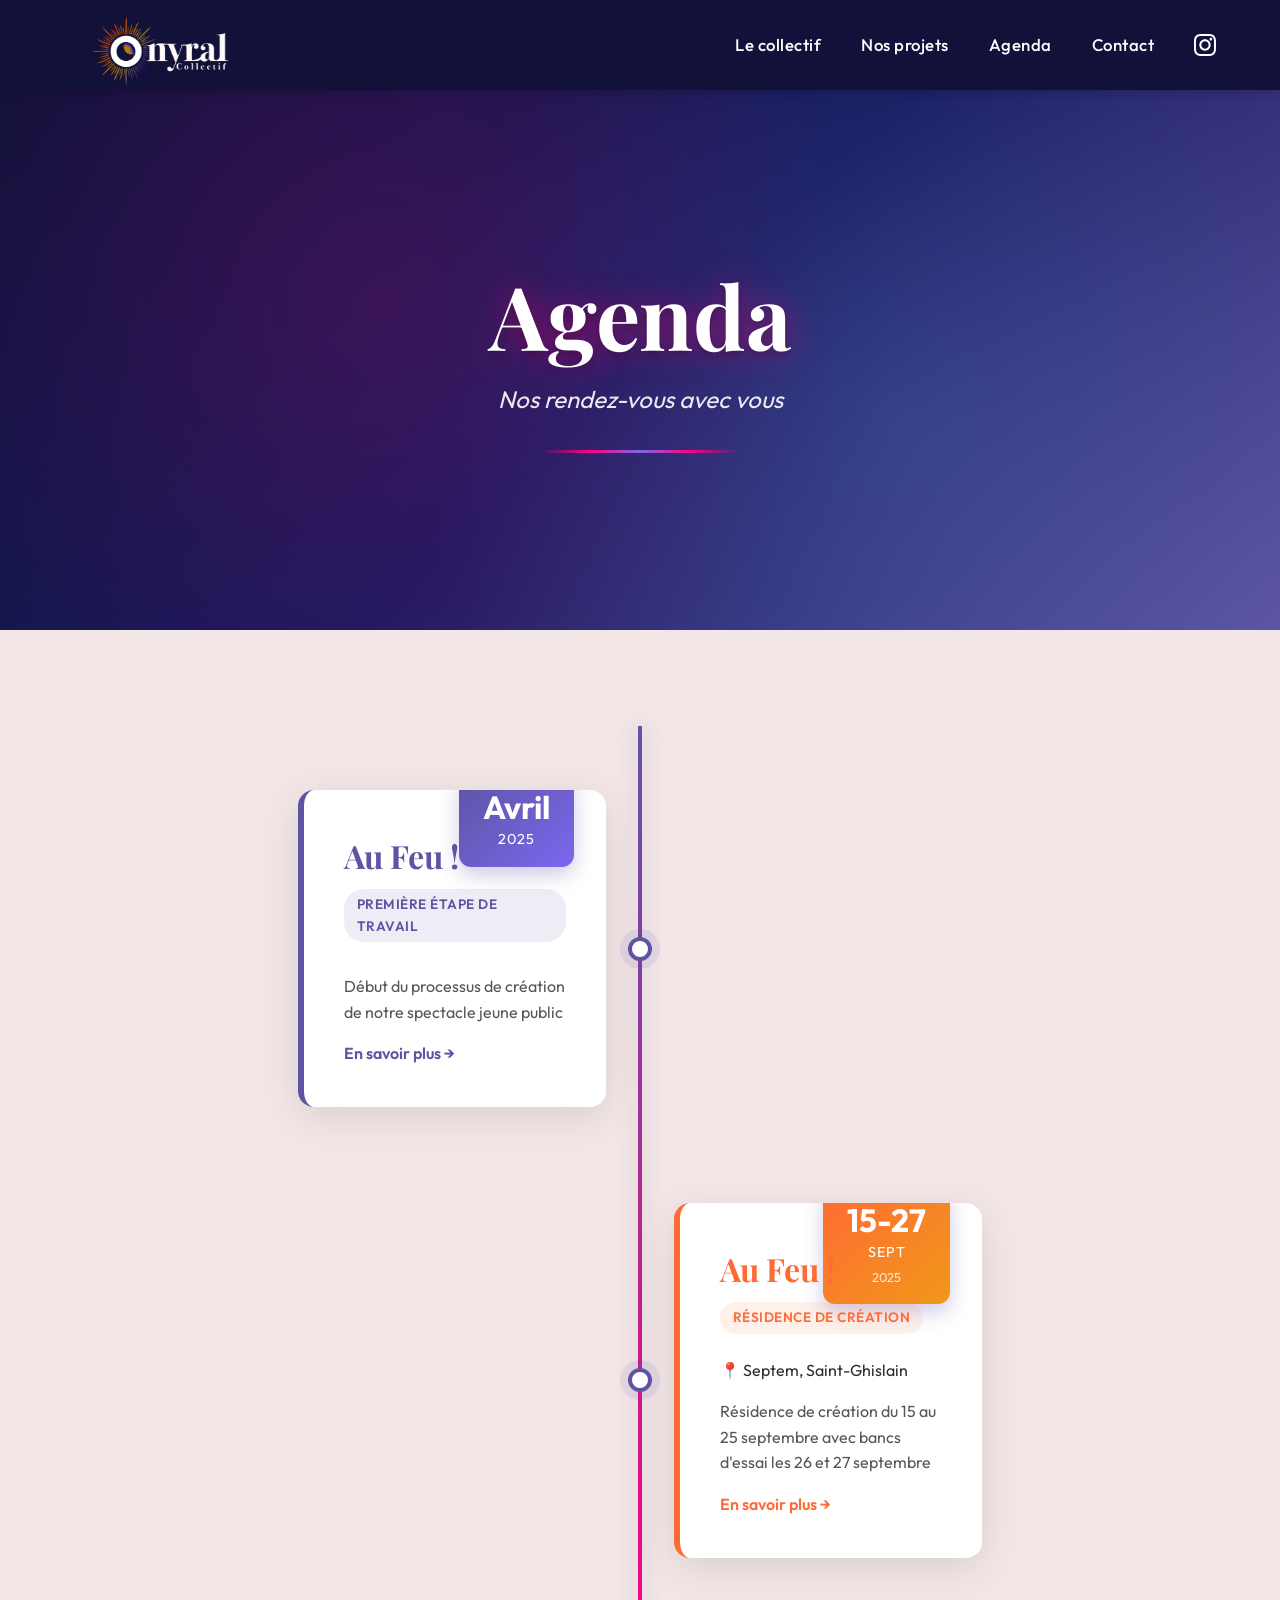
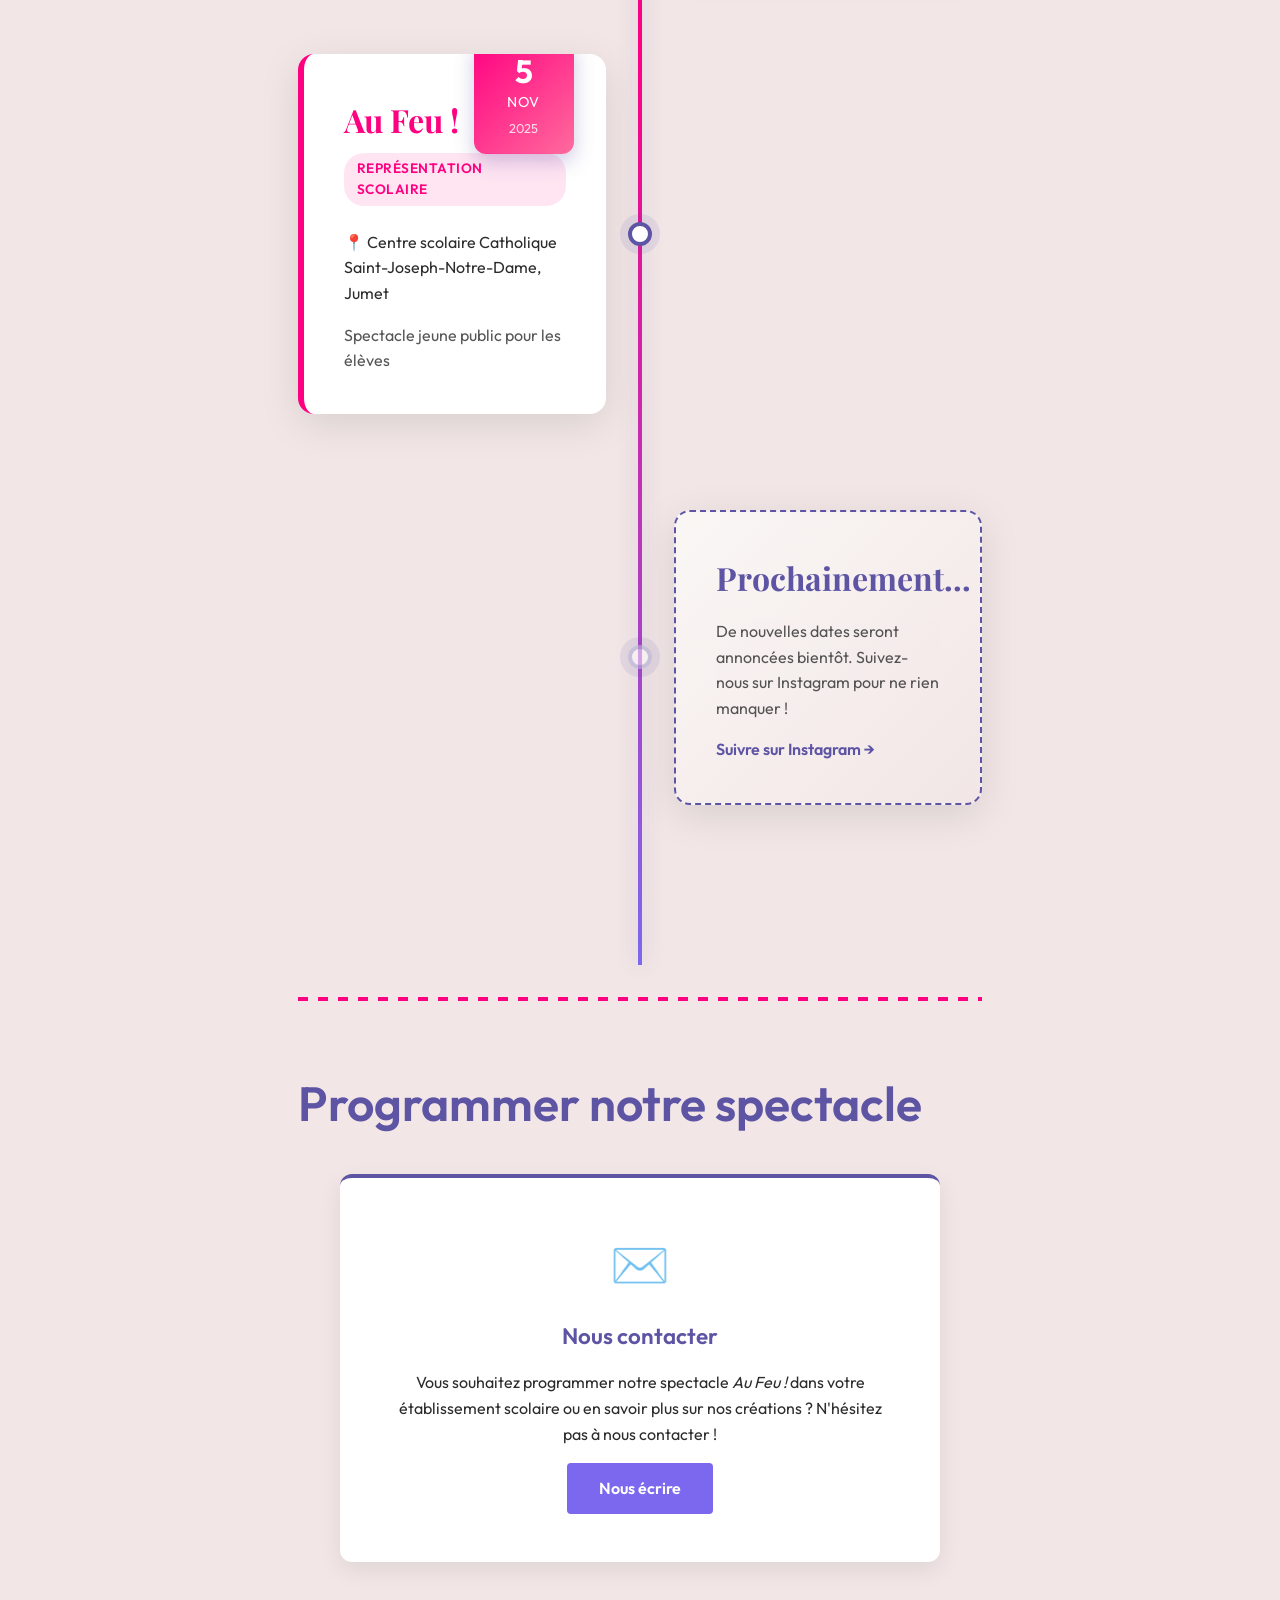
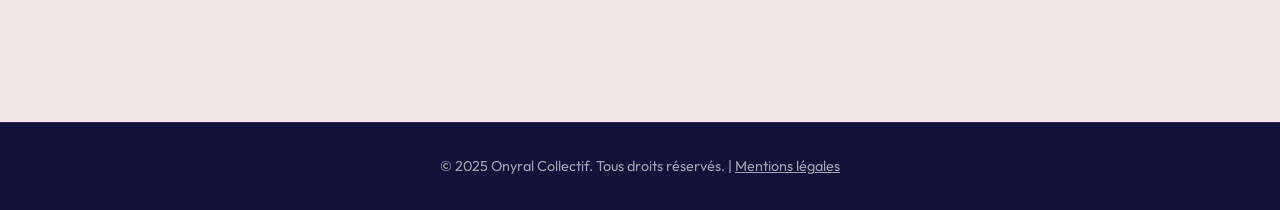
==== agenda.html @ 77d3c502 "Add files via upload" ====
<!DOCTYPE html>
<html lang="fr">

<head>
    <meta charset="UTF-8">
    <meta name="viewport" content="width=device-width, initial-scale=1.0">
    <title>Agenda - Onyral Collectif</title>
    <meta name="description" content="Découvrez les prochaines représentations et événements de l'Onyral Collectif">
    <link rel="icon" type="image/png" href="logo-icon.png">
    <link rel="stylesheet" href="style.css">
</head>

<body>
    <header>
        <a href="index.html" class="logo">
            <img src="logo.png" alt="Onyral Collectif">
        </a>
        <div class="mobile-menu-btn">
            <span></span>
            <span></span>
            <span></span>
        </div>
        <nav>
            <ul>
                <li><a href="collectif.html">Le collectif</a></li>
                <li class="nav-item-projets">
                    <a href="projets.html">Nos projets</a>
                    <div class="dropdown">
                        <a href="au-feu.html">Au Feu !</a>
                    </div>
                </li>
                <li><a href="agenda.html">Agenda</a></li>
                <li><a href="contact.html">Contact</a></li>
                <li>
                    <a href="https://www.instagram.com/onyralcollectif/" target="_blank" class="nav-icon"
                        aria-label="Instagram">
                        <svg xmlns="http://www.w3.org/2000/svg" viewBox="0 0 24 24" fill="currentColor">
                            <path
                                d="M12 2.163c3.204 0 3.584.012 4.85.07 3.252.148 4.771 1.691 4.919 4.919.058 1.265.069 1.645.069 4.849 0 3.205-.012 3.584-.069 4.849-.149 3.225-1.664 4.771-4.919 4.919-1.266.058-1.644.07-4.85.07-3.204 0-3.584-.012-4.849-.07-3.26-.149-4.771-1.699-4.919-4.92-.058-1.265-.07-1.644-.07-4.849 0-3.204.013-3.583.07-4.849.149-3.227 1.664-4.771 4.919-4.919 1.266-.057 1.645-.069 4.849-.069zm0-2.163c-3.259 0-3.667.014-4.947.072-4.358.2-6.78 2.618-6.98 6.98-.059 1.281-.073 1.689-.073 4.948 0 3.259.014 3.668.072 4.948.2 4.358 2.618 6.78 6.98 6.98 1.281.058 1.689.072 4.948.072 3.259 0 3.668-.014 4.948-.072 4.354-.2 6.782-2.618 6.979-6.98.059-1.28.073-1.689.073-4.948 0-3.259-.014-3.667-.072-4.947-.196-4.354-2.617-6.78-6.979-6.98-1.281-.059-1.69-.073-4.949-.073zm0 5.838c-3.403 0-6.162 2.759-6.162 6.162s2.759 6.163 6.162 6.163 6.162-2.759 6.162-6.163c0-3.403-2.759-6.162-6.162-6.162zm0 10.162c-2.209 0-4-1.79-4-4 0-2.209 1.791-4 4-4s4 1.791 4 4c0 2.21-1.791 4-4 4zm6.406-11.845c-.796 0-1.441.645-1.441 1.44s.645 1.44 1.441 1.44c.795 0 1.439-.645 1.439-1.44s-.644-1.44-1.439-1.44z" />
                        </svg>
                    </a>
                </li>
            </ul>
        </nav>
    </header>

    <main>
        <!-- Hero Section -->
        <section class="agenda-hero">
            <div class="agenda-hero-content">
                <h1 class="agenda-title">Agenda</h1>
                <p class="agenda-subtitle">Nos rendez-vous avec vous</p>
                <div class="agenda-decorative-line"></div>
            </div>
        </section>

        <!-- Timeline Section -->
        <section class="agenda-timeline-section">
            <div class="container">
                <div class="timeline-container">
                    <!-- Timeline Line -->
                    <div class="timeline-line"></div>

                    <!-- Event 1 - Première étape de travail -->
                    <div class="timeline-event event-left" data-event="1">
                        <div class="event-card event-purple">
                            <div class="event-date-badge">
                                <span class="event-day">Avril</span>
                                <span class="event-month">2025</span>
                            </div>
                            <div class="event-content">
                                <h3 class="event-title">Au Feu !</h3>
                                <p class="event-type">Première étape de travail</p>
                                <p class="event-description">Début du processus de création de notre spectacle jeune
                                    public</p>
                                <a href="au-feu.html" class="event-link">En savoir plus →</a>
                            </div>
                            <div class="event-glow"></div>
                        </div>
                        <div class="timeline-dot"></div>
                    </div>

                    <!-- Event 2 - Résidence de création -->
                    <div class="timeline-event event-right" data-event="2">
                        <div class="event-card event-fire">
                            <div class="event-date-badge">
                                <span class="event-day">15-27</span>
                                <span class="event-month">Sept</span>
                                <span class="event-year">2025</span>
                            </div>
                            <div class="event-content">
                                <h3 class="event-title">Au Feu !</h3>
                                <p class="event-type">Résidence de création</p>
                                <p class="event-location">📍 Septem, Saint-Ghislain</p>
                                <p class="event-description">Résidence de création du 15 au 25 septembre avec bancs
                                    d'essai les 26 et 27 septembre</p>
                                <a href="au-feu.html" class="event-link">En savoir plus →</a>
                            </div>
                            <div class="event-glow"></div>
                        </div>
                        <div class="timeline-dot"></div>
                    </div>

                    <!-- Event 3 - Représentation scolaire -->
                    <div class="timeline-event event-left" data-event="3">
                        <div class="event-card event-pink">
                            <div class="event-date-badge">
                                <span class="event-day">5</span>
                                <span class="event-month">Nov</span>
                                <span class="event-year">2025</span>
                            </div>
                            <div class="event-content">
                                <h3 class="event-title">Au Feu !</h3>
                                <p class="event-type">Représentation scolaire</p>
                                <p class="event-location">📍 Centre scolaire Catholique Saint-Joseph-Notre-Dame, Jumet
                                </p>
                                <p class="event-description">Spectacle jeune public pour les élèves</p>
                            </div>
                            <div class="event-glow"></div>
                        </div>
                        <div class="timeline-dot"></div>
                    </div>

                    <!-- Event 4 - À venir -->
                    <div class="timeline-event event-right event-coming" data-event="4">
                        <div class="event-card event-coming-soon">
                            <div class="event-content">
                                <h3 class="event-title">Prochainement...</h3>
                                <p class="event-description">De nouvelles dates seront annoncées bientôt. Suivez-nous
                                    sur Instagram pour ne rien manquer !</p>
                                <a href="https://www.instagram.com/onyralcollectif/" target="_blank"
                                    class="event-link">Suivre sur Instagram →</a>
                            </div>
                            <div class="event-glow"></div>
                        </div>
                        <div class="timeline-dot timeline-dot-future"></div>
                    </div>
                </div>

                <div class="separator"></div>

                <!-- Info Section -->
                <div class="agenda-info">
                    <h2 class="section-title">Programmer notre spectacle</h2>
                    <div class="info-grid-single">
                        <div class="info-card info-card-large">
                            <div class="info-icon">✉️</div>
                            <h3>Nous contacter</h3>
                            <p>Vous souhaitez programmer notre spectacle <em>Au Feu !</em> dans votre établissement
                                scolaire ou en savoir plus sur nos créations ? N'hésitez pas à nous contacter !</p>
                            <a href="contact.html" class="btn-purple">Nous écrire</a>
                        </div>
                    </div>
                </div>
            </div>
        </section>
    </main>

    <footer>
        <p>&copy; 2025 Onyral Collectif. Tous droits réservés. | <a href="mentions-legales.html"
                style="color: inherit; text-decoration: underline;">Mentions légales</a></p>
    </footer>

    <script src="script.js"></script>
    <script>
        // Animate timeline events on scroll
        document.addEventListener('DOMContentLoaded', () => {
            const events = document.querySelectorAll('.timeline-event');

            const observerOptions = {
                threshold: 0.2,
                rootMargin: '0px 0px -100px 0px'
            };

            const observer = new IntersectionObserver((entries) => {
                entries.forEach(entry => {
                    if (entry.isIntersecting) {
                        entry.target.classList.add('event-visible');
                    }
                });
            }, observerOptions);

            events.forEach(event => {
                observer.observe(event);
            });

            // Add floating animation to event cards
            const cards = document.querySelectorAll('.event-card');
            cards.forEach((card, index) => {
                card.style.animationDelay = `${index * 0.2}s`;
            });
        });
    </script>
</body>

</html>
---- style.css ----
/* Fonts */
@import url('https://fonts.googleapis.com/css2?family=Outfit:wght@300;400;600&family=Playfair+Display:ital,wght@0,400;0,700;1,400&display=swap');

html {
    scroll-behavior: smooth;
}

:root {
    /* Palette Onyral (New Design) */
    --bg-deep: #11113a;
    /* Deep Royal Blue for Header/Footer */
    --bg-light: #f2e6e6;
    /* Light Beige/Pinkish for content */
    --text-main: #2c2c2c;
    /* Dark text for light bg */
    --text-light: #ffffff;
    /* White text for dark bg */
    --accent-purple: #5d54a4;
    /* Purple for headings */
    --accent-pink: #ff0080;
    /* Pink for dashed lines/accents */
    --accent-blue-btn: #7b68ee;
    /* Periwinkle for buttons */

    /* Keep some old vars for compatibility if needed, or redefine */
    --glass-border: rgba(255, 255, 255, 0.1);
    --nav-height: 90px;
}

* {
    margin: 0;
    padding: 0;
    box-sizing: border-box;
}

body {
    font-family: 'Outfit', sans-serif;
    background: var(--bg-light);
    color: var(--text-main);
    min-height: 100vh;
    overflow-x: hidden;
    line-height: 1.6;
}

a {
    text-decoration: none;
    color: inherit;
    transition: all 0.3s ease;
}

ul {
    list-style: none;
}

/* Header */
header {
    position: fixed;
    top: 0;
    left: 0;
    width: 100%;
    height: var(--nav-height);
    display: flex;
    justify-content: space-between;
    align-items: center;
    padding: 0 5%;
    background: var(--bg-deep);
    z-index: 100;
    box-shadow: 0 2px 10px rgba(0, 0, 0, 0.2);
}

.logo {
    display: flex;
    align-items: center;
    height: 100%;
}

.logo img {
    height: 140px;
    /* Slightly larger as per image */
    width: auto;
    object-fit: contain;
    transition: transform 0.3s ease;
    margin-top: 10px;
    /* Adjust alignment */
}

.logo:hover img {
    transform: scale(1.05);
}

nav ul {
    display: flex;
    gap: 2.5rem;
    align-items: center;
}

nav a {
    font-weight: 500;
    font-size: 1.05rem;
    letter-spacing: 0.5px;
    position: relative;
    color: var(--text-light);
}

nav a::after {
    content: '';
    position: absolute;
    bottom: -5px;
    left: 0;
    width: 0;
    height: 2px;
    background: #ff6b35;
    transition: width 0.3s ease;
}

nav a:hover {
    color: #ff6b35;
}

nav a:hover::after {
    width: 100%;
}

.nav-icon {
    display: flex;
    align-items: center;
    justify-content: center;
    height: 100%;
    color: var(--text-light);
}

.nav-icon svg {
    width: 22px;
    height: 22px;
    transition: transform 0.3s ease;
}

.nav-icon:hover svg {
    transform: scale(1.1);
}

/* Dropdown for Projects */
.nav-item-projets {
    position: relative;
}

.dropdown {
    position: absolute;
    top: 100%;
    left: 50%;
    transform: translateX(-50%) translateY(20px);
    background: var(--bg-deep);
    border: 1px solid rgba(255, 255, 255, 0.1);
    padding: 1rem;
    border-radius: 4px;
    opacity: 0;
    visibility: hidden;
    transition: all 0.3s ease;
    min-width: 160px;
    text-align: center;
    box-shadow: 0 10px 30px rgba(0, 0, 0, 0.3);
}

.nav-item-projets:hover .dropdown {
    opacity: 1;
    visibility: visible;
    transform: translateX(-50%) translateY(0);
}

.dropdown a {
    display: block;
    padding: 0.5rem 0;
    color: var(--text-light);
    font-size: 0.95rem;
}

.dropdown a:hover {
    color: #ff6b35;
}

/* Main Content */
main {
    padding-top: var(--nav-height);
    padding-bottom: 4rem;
    min-height: 100vh;
    display: flex;
    flex-direction: column;
    align-items: center;
}

.container {
    width: 90%;
    max-width: 1200px;
    margin: 0 auto;
}

/* Hero Section */
.hero {
    position: relative;
    width: 100%;
    height: 80vh;
    display: flex;
    justify-content: center;
    align-items: center;
    text-align: center;
    background: #000;
    /* Fallback */
    overflow: hidden;
}

/* Placeholder for the silhouette image - using a gradient for now */
.hero::before {
    content: '';
    position: absolute;
    top: 0;
    left: 0;
    width: 100%;
    height: 100%;
    background:
        /* Vertical lines every 25% */
        repeating-linear-gradient(90deg,
            transparent 0,
            transparent calc(25% - 2px),
            rgba(0, 0, 0, 0.5) calc(25% - 2px),
            rgba(0, 0, 0, 0.5) 25%),
        /* Dark overlay */
        linear-gradient(to bottom, rgba(17, 17, 58, 0.6), rgba(17, 17, 58, 0.2)),
        /* The image */
        url('hero-bg.jpg');
    background-size:
        100% 100%,
        /* Lines */
        100% 100%,
        /* Overlay */
        25% 100%;
    /* Image repeats 4 times */
    background-repeat: no-repeat, no-repeat, repeat-x;
    background-position: center top;
    z-index: 1;
}

.hero-content {
    position: relative;
    z-index: 2;
}

h1 {
    font-family: 'Playfair Display', serif;
    font-size: 5rem;
    color: #fff;
    line-height: 1.1;
    text-shadow: 0 4px 10px rgba(0, 0, 0, 0.5);
}

/* Actualités Section */
.actualites {
    padding: 4rem 5%;
    background: var(--bg-light);
}

.section-title {
    font-family: 'Outfit', sans-serif;
    font-size: 3rem;
    color: var(--accent-purple);
    margin-bottom: 2rem;
    font-weight: 600;
}

.news-grid {
    display: grid;
    grid-template-columns: repeat(auto-fit, minmax(300px, 1fr));
    gap: 2rem;
    margin-bottom: 4rem;
}

.news-card {
    background: #1a1a5e;
    /* Deep blue card bg */
    color: #fff;
    border-radius: 8px;
    overflow: hidden;
    position: relative;
    aspect-ratio: 16/9;
    display: flex;
    align-items: center;
    justify-content: center;
    box-shadow: 0 10px 20px rgba(0, 0, 0, 0.2);
    transition: transform 0.3s ease;
}

.news-card:hover {
    transform: translateY(-5px);
}

.news-content {
    text-align: center;
    z-index: 2;
}

.news-year {
    position: absolute;
    top: 1rem;
    right: 1rem;
    border: 1px solid #fff;
    padding: 0.2rem 0.5rem;
    font-size: 0.9rem;
}

.separator {
    width: 100%;
    height: 4px;
    background-image: linear-gradient(to right, var(--accent-pink) 50%, transparent 50%);
    background-size: 20px 100%;
    margin: 2rem 0;
}

/* Le Collectif Preview Section */
.collectif-preview {
    padding: 4rem 5%;
    background: var(--bg-light);
}

.collectif-content {
    display: flex;
    gap: 4rem;
    align-items: center;
    flex-wrap: wrap;
}

.collectif-image {
    flex: 1;
    min-width: 300px;
    border-radius: 8px;
    overflow: hidden;
    box-shadow: 0 10px 30px rgba(0, 0, 0, 0.2);
}

.collectif-image img {
    width: 100%;
    display: block;
}

.collectif-text {
    flex: 1;
    min-width: 300px;
}

.collectif-text p {
    font-size: 1.1rem;
    color: var(--text-main);
    margin-bottom: 2rem;
    line-height: 1.8;
}

.btn-purple {
    display: inline-block;
    padding: 0.8rem 2rem;
    background: var(--accent-blue-btn);
    color: white;
    font-weight: 600;
    border-radius: 4px;
    transition: background 0.3s ease;
}

.btn-purple:hover {
    background: var(--accent-purple);
}

/* Au Feu Specifics */
body.au-feu {
    background: var(--bg-light);
    /* Keep same light background as main site */
}

/* Au Feu Hero - Full Width with Background */
.au-feu-hero {
    position: relative;
    width: 100%;
    min-height: 70vh;
    display: flex;
    flex-direction: column;
    justify-content: center;
    align-items: center;
    text-align: center;
    background: #000;
    /* Fallback */
    color: var(--text-light);
    padding: 4rem 5%;
    overflow: hidden;
}

.au-feu-hero::before {
    content: '';
    position: absolute;
    top: 0;
    left: 0;
    width: 100%;
    height: 100%;
    background:
        /* Vertical lines every 25% */
        repeating-linear-gradient(90deg,
            transparent 0,
            transparent calc(25% - 2px),
            rgba(0, 0, 0, 0.5) calc(25% - 2px),
            rgba(0, 0, 0, 0.5) 25%),
        /* Dark overlay */
        linear-gradient(to bottom, rgba(17, 17, 58, 0.6), rgba(17, 17, 58, 0.3)),
        /* The image */
        url('au-feu-hero.jpg');
    background-size:
        100% 100%,
        /* Lines */
        100% 100%,
        /* Overlay */
        25% 100%;
    /* Image repeats 4 times */
    background-repeat: no-repeat, no-repeat, repeat-x;
    background-position: center top;
    z-index: 1;
}

.fire-title {
    font-family: 'Playfair Display', serif;
    font-size: 5rem;
    color: #ff6b35;
    text-shadow: 0 0 30px rgba(255, 107, 53, 0.8), 0 4px 10px rgba(0, 0, 0, 0.5);
    margin-bottom: 1.5rem;
    z-index: 2;
}

.au-feu-quote {
    font-style: italic;
    font-size: 1.2rem;
    color: rgba(255, 255, 255, 0.95);
    max-width: 700px;
    margin: 0 auto;
    z-index: 2;
    text-shadow: 0 2px 4px rgba(0, 0, 0, 0.5);
}

/* Au Feu Navigation - Horizontal by default */
.au-feu-nav {
    background: var(--bg-light);
    padding: 2rem 5%;
    border-bottom: 2px solid #ff6b35;
    position: sticky;
    top: var(--nav-height);
    z-index: 100;
    transition: all 0.4s cubic-bezier(0.4, 0, 0.2, 1);
}

.au-feu-nav .container {
    display: flex;
    justify-content: center;
    gap: 4rem;
    flex-wrap: nowrap;
    /* Keep on single line */
    align-items: center;
}

.au-feu-nav .au-feu-nav-link {
    font-size: 1.3rem;
    font-weight: 500;
    color: #ff6b35;
    position: relative;
    transition: all 0.3s ease;
    padding: 0.5rem 1rem;
    white-space: nowrap;
    /* Prevent text wrapping */
}

.au-feu-nav .au-feu-nav-link::after {
    content: '';
    position: absolute;
    bottom: -5px;
    left: 0;
    width: 0;
    height: 2px;
    background: #ff6b35;
    transition: width 0.3s ease;
}

.au-feu-nav .au-feu-nav-link:hover::after {
    width: 100%;
}

/* Au Feu Navigation - Side state (after scroll) */
.au-feu-nav.side-nav {
    position: fixed;
    right: 2rem;
    top: 50%;
    transform: translateY(-50%);
    width: auto;
    padding: 1.5rem 1rem;
    border-radius: 8px;
    border-bottom: none;
    border-left: 3px solid #ff6b35;
    background: rgba(242, 230, 230, 0.95);
    box-shadow: 0 4px 20px rgba(0, 0, 0, 0.15);
}

.au-feu-nav.side-nav .container {
    flex-direction: column;
    gap: 1.2rem;
    align-items: flex-end;
}

.au-feu-nav.side-nav .au-feu-nav-link {
    text-align: right;
    font-size: 1rem;
    /* Smaller in side mode */
    padding: 0.4rem 0.8rem;
}

.au-feu-nav.side-nav .au-feu-nav-link::after {
    display: none;
    /* Remove underline in side mode */
}

.au-feu-nav.side-nav .au-feu-nav-link:hover {
    background: rgba(255, 107, 53, 0.1);
    color: #d95a2b;
    transform: translateX(-5px);
    border-radius: 4px;
}

/* Au Feu Sections */
.au-feu-section {
    padding: 4rem 5%;
    background: var(--bg-light);
}

.au-feu-section:nth-child(even) {
    background: #faf7f5;
    /* Slightly darker beige for alternating sections */
}

.fire-accent {
    color: #ff6b35;
}

.au-feu-content {
    max-width: 900px;
    margin: 0 auto;
}

.au-feu-content p {
    font-size: 1.1rem;
    line-height: 1.8;
    margin-bottom: 1.5rem;
    color: var(--text-main);
}

.au-feu-content em {
    font-style: italic;
    color: #d95a2b;
}

/* Credits Grid */
.credits-grid {
    display: grid;
    grid-template-columns: repeat(auto-fit, minmax(250px, 1fr));
    gap: 2rem;
    margin-top: 2rem;
}

.credit-item h3 {
    font-size: 1.2rem;
    color: #ff6b35;
    margin-bottom: 0.5rem;
    font-weight: 600;
}

.credit-item p {
    font-size: 1rem;
    color: var(--text-main);
}

/* Fire Button */
.btn-fire {
    display: inline-block;
    padding: 1rem 2rem;
    background: linear-gradient(45deg, #ff6b35, #f09819);
    color: white;
    border-radius: 4px;
    font-weight: 600;
    margin-top: 1.5rem;
    box-shadow: 0 5px 15px rgba(255, 107, 53, 0.3);
    transition: all 0.3s ease;
}

.btn-fire:hover {
    transform: translateY(-2px);
    box-shadow: 0 8px 20px rgba(255, 107, 53, 0.5);
}



body.au-feu .nav-icon svg,
body.au-feu nav a {
    color: var(--text-light);
    /* Keep white text in header */
}

body.au-feu nav a:hover {
    color: #ff6b35;
}

body.au-feu nav a::after {
    background: #ff6b35;
}

body.au-feu .dropdown a {
    color: var(--text-light);
}

/* Footer */
footer {
    text-align: center;
    padding: 2rem;
    border-top: 1px solid var(--glass-border);
    color: var(--text-muted);
    font-size: 0.9rem;
}

/* Utility */
.hidden {
    display: none;
}

.btn {
    display: inline-block;
    padding: 1rem 2rem;
    background: linear-gradient(45deg, var(--accent-blue), var(--accent-mauve));
    color: white;
    border-radius: 30px;
    font-weight: 600;
    margin-top: 1rem;
    box-shadow: 0 5px 15px rgba(79, 172, 254, 0.3);
}

/* ========================================
   LE COLLECTIF PAGE STYLES
   ======================================== */

/* Collectif Hero */
.collectif-hero {
    background: var(--bg-deep);
    padding: 4rem 5%;
    text-align: center;
    color: var(--text-light);
    min-height: 40vh;
    display: flex;
    flex-direction: column;
    justify-content: center;
    align-items: center;
}

.collectif-hero h1 {
    font-family: 'Playfair Display', serif;
    font-size: 4rem;
    color: var(--text-light);
    margin-bottom: 1rem;
}

.collectif-subtitle {
    font-size: 1.3rem;
    color: rgba(255, 255, 255, 0.8);
    font-style: italic;
}

/* Collectif Navigation - Horizontal by default */
.collectif-nav {
    background: var(--bg-light);
    padding: 2rem 5%;
    border-bottom: 2px solid var(--accent-purple);
    position: sticky;
    top: var(--nav-height);
    z-index: 100;
    transition: all 0.4s cubic-bezier(0.4, 0, 0.2, 1);
}

.collectif-nav .container {
    display: flex;
    justify-content: center;
    gap: 4rem;
    flex-wrap: nowrap;
    align-items: center;
}

.collectif-nav .collectif-nav-link {
    font-size: 1.3rem;
    font-weight: 500;
    color: var(--accent-purple);
    position: relative;
    transition: all 0.3s ease;
    padding: 0.5rem 1rem;
    white-space: nowrap;
}

.collectif-nav .collectif-nav-link::after {
    content: '';
    position: absolute;
    bottom: -5px;
    left: 0;
    width: 0;
    height: 2px;
    background: var(--accent-purple);
    transition: width 0.3s ease;
}

.collectif-nav .collectif-nav-link:hover::after {
    width: 100%;
}

/* Collectif Navigation - Side state (after scroll) */
.collectif-nav.side-nav {
    position: fixed;
    right: 2rem;
    top: 50%;
    transform: translateY(-50%);
    width: auto;
    padding: 1.5rem 1rem;
    border-radius: 8px;
    border-bottom: none;
    border-left: 3px solid var(--accent-purple);
    background: rgba(242, 230, 230, 0.95);
    box-shadow: 0 4px 20px rgba(0, 0, 0, 0.15);
}

.collectif-nav.side-nav .container {
    flex-direction: column;
    gap: 1.2rem;
    align-items: flex-end;
}

.collectif-nav.side-nav .collectif-nav-link {
    text-align: right;
    font-size: 1rem;
    padding: 0.4rem 0.8rem;
}

.collectif-nav.side-nav .collectif-nav-link::after {
    display: none;
}

.collectif-nav.side-nav .collectif-nav-link:hover {
    background: rgba(93, 84, 164, 0.1);
    color: var(--accent-blue-btn);
    transform: translateX(-5px);
    border-radius: 4px;
}

/* Collectif Sections */
.collectif-section {
    padding: 4rem 5%;
    background: var(--bg-light);
}

.collectif-section:nth-child(even) {
    background: #faf7f5;
}

.purple-accent {
    color: var(--accent-purple);
}

.collectif-content {
    max-width: 900px;
    margin: 0 auto;
}

.collectif-content p {
    font-size: 1.1rem;
    line-height: 1.8;
    margin-bottom: 1.5rem;
    color: var(--text-main);
}

.collectif-content em {
    font-style: italic;
    color: var(--accent-purple);
}

/* Founders Grid */
.founders-grid {
    display: grid;
    grid-template-columns: repeat(auto-fit, minmax(280px, 1fr));
    gap: 2.5rem;
    margin-top: 2rem;
}

.founder-card {
    background: white;
    padding: 2rem;
    border-radius: 8px;
    box-shadow: 0 4px 15px rgba(0, 0, 0, 0.08);
    transition: transform 0.3s ease, box-shadow 0.3s ease;
}

.founder-card:hover {
    transform: translateY(-5px);
    box-shadow: 0 8px 25px rgba(0, 0, 0, 0.12);
}

.founder-card h3 {
    font-size: 1.4rem;
    color: var(--accent-purple);
    margin-bottom: 0.5rem;
    font-weight: 600;
}

.founder-role {
    font-size: 0.95rem;
    color: var(--accent-blue-btn);
    font-weight: 500;
    margin-bottom: 1rem;
    font-style: italic;
}

.founder-card p {
    font-size: 1rem;
    color: var(--text-main);
    line-height: 1.6;
}

/* Footer */
footer {
    text-align: center;
    padding: 2rem;
    background: var(--bg-deep);
    border-top: 1px solid rgba(255, 255, 255, 0.1);
    color: rgba(255, 255, 255, 0.6);
    font-size: 0.9rem;
}

/* Utility */
.hidden {
    display: none;
}

/* ========================================
   NOS PROJETS PAGE STYLES
   ======================================== */

/* Projets Hero */
.projets-hero {
    position: relative;
    width: 100%;
    min-height: 50vh;
    display: flex;
    justify-content: center;
    align-items: center;
    text-align: center;
    background: linear-gradient(135deg, var(--bg-deep) 0%, #1a1a5e 100%);
    color: var(--text-light);
    padding: 4rem 5%;
    overflow: hidden;
}

.projets-hero::before {
    content: '';
    position: absolute;
    top: 0;
    left: 0;
    width: 100%;
    height: 100%;
    background:
        radial-gradient(circle at 20% 50%, rgba(93, 84, 164, 0.3) 0%, transparent 50%),
        radial-gradient(circle at 80% 50%, rgba(255, 0, 128, 0.2) 0%, transparent 50%);
    z-index: 1;
}

.projets-hero .hero-content {
    position: relative;
    z-index: 2;
}

.projets-hero h1 {
    font-family: 'Playfair Display', serif;
    font-size: 4.5rem;
    color: var(--text-light);
    margin-bottom: 1rem;
    text-shadow: 0 4px 10px rgba(0, 0, 0, 0.3);
}

.projets-subtitle {
    font-size: 1.3rem;
    color: rgba(255, 255, 255, 0.85);
    font-style: italic;
    max-width: 600px;
    margin: 0 auto;
}

/* Projets Content Section */
.projets-content {
    padding: 4rem 5%;
    background: var(--bg-light);
}

/* Projets Grid */
.projets-grid {
    display: grid;
    grid-template-columns: repeat(auto-fit, minmax(350px, 1fr));
    gap: 2.5rem;
    margin-bottom: 4rem;
}

/* Featured Project Card - Au Feu */
.projet-card {
    position: relative;
    border-radius: 12px;
    overflow: hidden;
    aspect-ratio: 16/10;
    display: flex;
    align-items: center;
    justify-content: center;
    box-shadow: 0 10px 30px rgba(0, 0, 0, 0.15);
    transition: all 0.4s cubic-bezier(0.4, 0, 0.2, 1);
}

.projet-card-featured {
    background: linear-gradient(135deg, rgba(0, 0, 51, 0.6) 0%, rgba(26, 26, 94, 0.5) 100%), url('au-feu-card.png') no-repeat center center;
    background-size: cover;
    color: #fff;
    position: relative;
}

.projet-card:hover {
    transform: translateY(-8px) scale(1.02);
    box-shadow: 0 15px 40px rgba(0, 0, 0, 0.25);
}

.projet-overlay {
    position: absolute;
    top: 0;
    left: 0;
    width: 100%;
    height: 100%;
    background: linear-gradient(135deg, rgba(255, 107, 53, 0.1) 0%, rgba(240, 152, 25, 0.1) 100%);
    opacity: 0;
    transition: opacity 0.4s ease;
}

.projet-card:hover .projet-overlay {
    opacity: 1;
}

.projet-year {
    position: absolute;
    top: 1.5rem;
    right: 1.5rem;
    border: 2px solid #fff;
    padding: 0.4rem 0.8rem;
    font-size: 1rem;
    font-weight: 600;
    border-radius: 4px;
    background: rgba(0, 0, 0, 0.3);
    backdrop-filter: blur(5px);
    z-index: 3;
}

.projet-content {
    text-align: center;
    z-index: 2;
    position: relative;
    padding: 2rem;
}

.projet-title-fire {
    font-family: 'Playfair Display', serif;
    font-size: 3.5rem;
    color: #fff;
    line-height: 1.1;
    margin-bottom: 1rem;
    text-shadow: 0 0 20px rgba(255, 107, 53, 0.6), 0 4px 10px rgba(0, 0, 0, 0.5);
}

.projet-title-fire span {
    color: #4facfe;
    text-shadow: 0 0 20px rgba(79, 172, 254, 0.6), 0 4px 10px rgba(0, 0, 0, 0.5);
}

.projet-description {
    font-size: 1.3rem;
    color: rgba(255, 255, 255, 0.95);
    margin-bottom: 1rem;
    line-height: 1.6;
}

.projet-tag {
    display: inline-block;
    background: linear-gradient(45deg, #ff6b35, #f09819);
    color: white;
    padding: 0.5rem 1.2rem;
    border-radius: 20px;
    font-size: 0.9rem;
    font-weight: 600;
    margin-top: 0.5rem;
    box-shadow: 0 4px 15px rgba(255, 107, 53, 0.3);
}

/* Coming Soon Card */
.projet-card-coming {
    background: linear-gradient(135deg, #f2e6e6 0%, #e8d8d8 100%);
    border: 2px dashed var(--accent-purple);
    color: var(--text-main);
}

.projet-title-coming {
    font-family: 'Playfair Display', serif;
    font-size: 2.5rem;
    color: var(--accent-purple);
    margin-bottom: 1rem;
}

.projet-description-coming {
    font-size: 1.1rem;
    color: var(--text-main);
    opacity: 0.7;
    font-style: italic;
}

/* Projets Info Section */
.projets-info {
    max-width: 900px;
    margin: 3rem auto 0;
}

.projets-info p {
    font-size: 1.1rem;
    line-height: 1.8;
    margin-bottom: 1.5rem;
    color: var(--text-main);
}

/* Responsive adjustments for Projets */
@media (max-width: 768px) {
    .projets-hero h1 {
        font-size: 3rem;
    }

    .projets-subtitle {
        font-size: 1.1rem;
    }

    .projets-grid {
        grid-template-columns: 1fr;
        gap: 2rem;
    }

    .projet-title-fire {
        font-size: 2.5rem;
    }

    .projet-description {
        font-size: 1.1rem;
    }
}

/* ========================================
   AGENDA PAGE STYLES - ARTISTIC & INVENTIVE
   ======================================== */

/* Agenda Hero */
.agenda-hero {
    position: relative;
    width: 100%;
    min-height: 60vh;
    display: flex;
    justify-content: center;
    align-items: center;
    text-align: center;
    background: linear-gradient(135deg, #11113a 0%, #1a1a5e 50%, #5d54a4 100%);
    color: var(--text-light);
    padding: 6rem 5%;
    overflow: hidden;
}

.agenda-hero::before {
    content: '';
    position: absolute;
    top: 0;
    left: 0;
    width: 100%;
    height: 100%;
    background:
        radial-gradient(circle at 30% 40%, rgba(255, 0, 128, 0.15) 0%, transparent 50%),
        radial-gradient(circle at 70% 60%, rgba(79, 172, 254, 0.15) 0%, transparent 50%);
    animation: pulseGlow 8s ease-in-out infinite;
    z-index: 1;
}

@keyframes pulseGlow {

    0%,
    100% {
        opacity: 0.5;
    }

    50% {
        opacity: 1;
    }
}

.agenda-hero-content {
    position: relative;
    z-index: 2;
}

.agenda-title {
    font-family: 'Playfair Display', serif;
    font-size: 5.5rem;
    color: var(--text-light);
    margin-bottom: 1rem;
    text-shadow: 0 0 30px rgba(255, 0, 128, 0.5), 0 4px 10px rgba(0, 0, 0, 0.3);
    animation: titleFloat 3s ease-in-out infinite;
}

@keyframes titleFloat {

    0%,
    100% {
        transform: translateY(0);
    }

    50% {
        transform: translateY(-10px);
    }
}

.agenda-subtitle {
    font-size: 1.5rem;
    color: rgba(255, 255, 255, 0.9);
    font-style: italic;
    margin-bottom: 2rem;
}

.agenda-decorative-line {
    width: 200px;
    height: 3px;
    background: linear-gradient(90deg,
            transparent 0%,
            var(--accent-pink) 25%,
            var(--accent-blue-btn) 50%,
            var(--accent-pink) 75%,
            transparent 100%);
    margin: 0 auto;
    animation: lineGrow 2s ease-out;
}

@keyframes lineGrow {
    from {
        width: 0;
        opacity: 0;
    }

    to {
        width: 200px;
        opacity: 1;
    }
}

/* Timeline Section */
.agenda-timeline-section {
    padding: 6rem 5%;
    background: var(--bg-light);
    position: relative;
}

.timeline-container {
    position: relative;
    max-width: 1200px;
    margin: 0 auto;
    padding: 4rem 0;
}

/* Timeline Line */
.timeline-line {
    position: absolute;
    left: 50%;
    top: 0;
    bottom: 0;
    width: 4px;
    background: linear-gradient(180deg,
            var(--accent-purple) 0%,
            var(--accent-pink) 50%,
            var(--accent-blue-btn) 100%);
    transform: translateX(-50%);
    box-shadow: 0 0 20px rgba(93, 84, 164, 0.3);
}

/* Timeline Events */
.timeline-event {
    position: relative;
    margin-bottom: 6rem;
    opacity: 0;
    transition: opacity 0.6s ease, transform 0.6s ease;
}

.timeline-event.event-visible {
    opacity: 1;
}

.event-left {
    padding-right: 55%;
    transform: translateX(-50px);
}

.event-left.event-visible {
    transform: translateX(0);
}

.event-right {
    padding-left: 55%;
    transform: translateX(50px);
}

.event-right.event-visible {
    transform: translateX(0);
}

/* Timeline Dots */
.timeline-dot {
    position: absolute;
    top: 50%;
    left: 50%;
    transform: translate(-50%, -50%);
    width: 24px;
    height: 24px;
    background: white;
    border: 4px solid var(--accent-purple);
    border-radius: 50%;
    z-index: 10;
    box-shadow: 0 0 0 8px rgba(93, 84, 164, 0.1);
    transition: all 0.3s ease;
}

.timeline-event.event-visible .timeline-dot {
    animation: dotPulse 2s ease-in-out infinite;
}

@keyframes dotPulse {

    0%,
    100% {
        box-shadow: 0 0 0 8px rgba(93, 84, 164, 0.1);
        transform: translate(-50%, -50%) scale(1);
    }

    50% {
        box-shadow: 0 0 0 16px rgba(93, 84, 164, 0.05);
        transform: translate(-50%, -50%) scale(1.1);
    }
}

.timeline-dot-future {
    border-color: rgba(93, 84, 164, 0.3);
    background: rgba(255, 255, 255, 0.5);
}

/* Event Cards */
.event-card {
    position: relative;
    background: white;
    border-radius: 16px;
    padding: 2.5rem;
    box-shadow: 0 10px 40px rgba(0, 0, 0, 0.1);
    transition: all 0.4s cubic-bezier(0.4, 0, 0.2, 1);
    overflow: hidden;
    animation: cardFloat 6s ease-in-out infinite;
}

@keyframes cardFloat {

    0%,
    100% {
        transform: translateY(0) rotate(0deg);
    }

    25% {
        transform: translateY(-5px) rotate(0.5deg);
    }

    50% {
        transform: translateY(0) rotate(0deg);
    }

    75% {
        transform: translateY(-5px) rotate(-0.5deg);
    }
}

.event-card:hover {
    transform: translateY(-10px) scale(1.02) !important;
    box-shadow: 0 20px 60px rgba(0, 0, 0, 0.2);
}

/* Event Glow Effect */
.event-glow {
    position: absolute;
    top: -50%;
    left: -50%;
    width: 200%;
    height: 200%;
    background: radial-gradient(circle, rgba(255, 255, 255, 0.3) 0%, transparent 70%);
    opacity: 0;
    transition: opacity 0.4s ease;
    pointer-events: none;
}

.event-card:hover .event-glow {
    opacity: 1;
}

/* Event Color Themes */
.event-fire {
    border-left: 6px solid #ff6b35;
}

.event-fire .event-date-badge {
    background: linear-gradient(135deg, #ff6b35, #f09819);
}

.event-purple {
    border-left: 6px solid var(--accent-purple);
}

.event-purple .event-date-badge {
    background: linear-gradient(135deg, var(--accent-purple), var(--accent-blue-btn));
}

.event-pink {
    border-left: 6px solid var(--accent-pink);
}

.event-pink .event-date-badge {
    background: linear-gradient(135deg, var(--accent-pink), #ff6b9d);
}

.event-coming-soon {
    border: 2px dashed var(--accent-purple);
    background: linear-gradient(135deg, #faf7f5 0%, #f2e6e6 100%);
}

/* Event Date Badge */
.event-date-badge {
    position: absolute;
    top: -15px;
    right: 2rem;
    background: linear-gradient(135deg, var(--accent-purple), var(--accent-blue-btn));
    color: white;
    padding: 1rem 1.5rem;
    border-radius: 12px;
    text-align: center;
    box-shadow: 0 8px 20px rgba(93, 84, 164, 0.3);
    min-width: 100px;
}

.event-day {
    display: block;
    font-size: 2rem;
    font-weight: 700;
    line-height: 1;
}

.event-month {
    display: block;
    font-size: 0.9rem;
    text-transform: uppercase;
    letter-spacing: 1px;
    margin-top: 0.3rem;
}

.event-year {
    display: block;
    font-size: 0.8rem;
    opacity: 0.8;
    margin-top: 0.2rem;
}

/* Event Content */
.event-content {
    position: relative;
    z-index: 2;
}

.event-title {
    font-family: 'Playfair Display', serif;
    font-size: 2rem;
    color: var(--accent-purple);
    margin-bottom: 0.5rem;
    font-weight: 700;
}

.event-fire .event-title {
    color: #ff6b35;
}

.event-pink .event-title {
    color: var(--accent-pink);
}

.event-type {
    display: inline-block;
    background: rgba(93, 84, 164, 0.1);
    color: var(--accent-purple);
    padding: 0.3rem 0.8rem;
    border-radius: 20px;
    font-size: 0.85rem;
    font-weight: 600;
    margin-bottom: 1rem;
    text-transform: uppercase;
    letter-spacing: 0.5px;
}

.event-fire .event-type {
    background: rgba(255, 107, 53, 0.1);
    color: #ff6b35;
}

.event-pink .event-type {
    background: rgba(255, 0, 128, 0.1);
    color: var(--accent-pink);
}

.event-location,
.event-time {
    font-size: 1rem;
    color: var(--text-main);
    margin: 0.5rem 0;
    display: flex;
    align-items: center;
    gap: 0.5rem;
}

.event-description {
    font-size: 1rem;
    color: var(--text-main);
    line-height: 1.6;
    margin-top: 1rem;
    opacity: 0.8;
}

.event-link {
    display: inline-block;
    margin-top: 1rem;
    color: var(--accent-purple);
    font-weight: 600;
    transition: all 0.3s ease;
}

.event-link:hover {
    color: var(--accent-pink);
    transform: translateX(5px);
}

.event-fire .event-link {
    color: #ff6b35;
}

.event-fire .event-link:hover {
    color: #d95a2b;
}

/* Agenda Info Section */
.agenda-info {
    margin-top: 4rem;
}

.info-grid {
    display: grid;
    grid-template-columns: repeat(auto-fit, minmax(280px, 1fr));
    gap: 2.5rem;
    margin-top: 2rem;
}

/* Single card grid - centered */
.info-grid-single {
    display: flex;
    justify-content: center;
    margin-top: 2rem;
}


.info-card {
    background: white;
    padding: 2.5rem;
    border-radius: 12px;
    box-shadow: 0 8px 25px rgba(0, 0, 0, 0.08);
    text-align: center;
    transition: all 0.3s ease;
    border-top: 4px solid var(--accent-purple);
}

.info-card:hover {
    transform: translateY(-8px);
    box-shadow: 0 15px 40px rgba(0, 0, 0, 0.15);
}

/* Large single card */
.info-card-large {
    max-width: 600px;
    width: 100%;
    padding: 3rem;
}

.info-card-large p {
    font-size: 1.1rem;
}


.info-icon {
    font-size: 3rem;
    margin-bottom: 1rem;
    animation: iconBounce 2s ease-in-out infinite;
}

@keyframes iconBounce {

    0%,
    100% {
        transform: translateY(0);
    }

    50% {
        transform: translateY(-10px);
    }
}

.info-card:nth-child(2) .info-icon {
    animation-delay: 0.3s;
}

.info-card:nth-child(3) .info-icon {
    animation-delay: 0.6s;
}

.info-card h3 {
    font-size: 1.4rem;
    color: var(--accent-purple);
    margin-bottom: 1rem;
    font-weight: 600;
}

.info-card p {
    font-size: 1rem;
    color: var(--text-main);
    line-height: 1.6;
    margin-bottom: 1rem;
}

/* Responsive Agenda */
@media (max-width: 968px) {
    .timeline-line {
        left: 30px;
    }

    .event-left,
    .event-right {
        padding-left: 80px;
        padding-right: 0;
    }

    .timeline-dot {
        left: 30px;
    }

    .event-date-badge {
        position: static;
        display: inline-block;
        margin-bottom: 1rem;
    }
}

@media (max-width: 768px) {
    .agenda-title {
        font-size: 3.5rem;
    }

    .agenda-subtitle {
        font-size: 1.2rem;
    }

    .event-card {
        padding: 2rem;
    }

    .event-title {
        font-size: 1.6rem;
    }

    .info-grid {
        grid-template-columns: 1fr;
        gap: 2rem;
    }
}

/* ========================================
   CONTACT PAGE STYLES - DIRECT & CLEAN
   ======================================== */

.contact-main-direct {
    padding-top: calc(var(--nav-height) + 4rem);
    padding-bottom: 4rem;
    min-height: 100vh;
    background: var(--bg-light);
    display: flex;
    justify-content: center;
}

.contact-container {
    width: 90%;
    max-width: 1200px;
    display: grid;
    grid-template-columns: 1.5fr 1fr;
    gap: 6rem;
}

/* Left Column: Form */
.contact-content-area {
    display: flex;
    flex-direction: column;
}

.contact-title-direct {
    font-family: 'Playfair Display', serif;
    font-size: 3.5rem;
    color: var(--accent-purple);
    margin-bottom: 0.5rem;
    line-height: 1.1;
}

.contact-subtitle-direct {
    font-size: 1.1rem;
    color: var(--text-main);
    margin-bottom: 3rem;
    opacity: 0.8;
}

.contact-form-direct {
    display: flex;
    flex-direction: column;
    gap: 2rem;
}

.form-row-direct {
    display: grid;
    grid-template-columns: 1fr 1fr;
    gap: 2rem;
}

.form-field-direct {
    display: flex;
    flex-direction: column;
    gap: 0.8rem;
}

.form-field-direct label {
    font-size: 0.9rem;
    font-weight: 600;
    color: var(--text-main);
    text-transform: uppercase;
    letter-spacing: 1px;
}

.form-field-direct input,
.form-field-direct textarea {
    padding: 1rem 0;
    border: none;
    border-bottom: 2px solid rgba(93, 84, 164, 0.2);
    background: transparent;
    font-family: 'Outfit', sans-serif;
    font-size: 1.1rem;
    color: var(--text-main);
    transition: all 0.3s ease;
    border-radius: 0;
}

.form-field-direct input::placeholder,
.form-field-direct textarea::placeholder {
    color: rgba(0, 0, 0, 0.3);
    font-weight: 300;
}

.form-field-direct input:focus,
.form-field-direct textarea:focus {
    outline: none;
    border-bottom-color: var(--accent-purple);
    background: linear-gradient(to bottom, transparent 95%, rgba(93, 84, 164, 0.05) 100%);
}

.form-field-direct textarea {
    resize: vertical;
    min-height: 150px;
}

.btn-send-direct {
    align-self: flex-start;
    margin-top: 1rem;
    padding: 1.2rem 3rem;
    background: var(--accent-purple);
    color: white;
    border: none;
    border-radius: 50px;
    font-size: 1rem;
    font-weight: 600;
    cursor: pointer;
    transition: all 0.3s ease;
    text-transform: uppercase;
    letter-spacing: 1px;
    box-shadow: 0 10px 20px rgba(93, 84, 164, 0.2);
}

.btn-send-direct:hover {
    background: var(--accent-pink);
    transform: translateY(-3px);
    box-shadow: 0 15px 30px rgba(93, 84, 164, 0.3);
}

/* Right Column: Sidebar */
.contact-sidebar-area {
    padding-top: 2rem;
    display: flex;
    flex-direction: column;
    gap: 4rem;
}

.contact-info-box {
    display: flex;
    flex-direction: column;
    gap: 2rem;
}

.contact-info-box h3 {
    font-family: 'Playfair Display', serif;
    font-size: 1.8rem;
    color: var(--text-main);
    margin-bottom: 1rem;
}

.info-item {
    display: flex;
    flex-direction: column;
    gap: 0.3rem;
}

.info-label {
    font-size: 0.85rem;
    text-transform: uppercase;
    letter-spacing: 1px;
    color: rgba(0, 0, 0, 0.5);
    font-weight: 600;
}

.info-link {
    font-size: 1.2rem;
    color: var(--accent-purple);
    text-decoration: none;
    transition: color 0.3s ease;
    font-weight: 500;
}

.info-link:hover {
    color: var(--accent-pink);
}

/* Artistic Logo in Sidebar */
.contact-art-wrapper {
    position: relative;
    width: 100%;
    display: flex;
    justify-content: center;
    align-items: center;
    margin-top: 2rem;
}

.logo-art-direct {
    position: relative;
    width: 250px;
    height: 250px;
    animation: logoFloatDirect 8s ease-in-out infinite;
}

@keyframes logoFloatDirect {

    0%,
    100% {
        transform: translateY(0) rotate(0deg);
    }

    50% {
        transform: translateY(-15px) rotate(3deg);
    }
}

.logo-img-direct {
    width: 100%;
    height: 100%;
    object-fit: contain;
    filter: drop-shadow(0 15px 40px rgba(255, 107, 53, 0.4));
    transition: all 0.5s ease;
    position: relative;
    z-index: 2;
}

.logo-img-direct:hover {
    transform: scale(1.1) rotate(5deg);
    filter: drop-shadow(0 20px 50px rgba(255, 107, 53, 0.6));
}

.logo-glow-direct {
    position: absolute;
    top: 50%;
    left: 50%;
    transform: translate(-50%, -50%);
    width: 300px;
    height: 300px;
    background: radial-gradient(circle, rgba(255, 107, 53, 0.2) 0%, transparent 70%);
    animation: glowPulseDirect 5s ease-in-out infinite;
    z-index: 1;
}

@keyframes glowPulseDirect {

    0%,
    100% {
        opacity: 0.3;
        transform: translate(-50%, -50%) scale(1);
    }

    50% {
        opacity: 0.7;
        transform: translate(-50%, -50%) scale(1.1);
    }
}

/* Responsive */
@media (max-width: 968px) {
    .contact-container {
        grid-template-columns: 1fr;
        gap: 4rem;
    }

    .contact-sidebar-area {
        flex-direction: row;
        justify-content: space-between;
        align-items: center;
        padding-top: 0;
        border-top: 1px solid rgba(0, 0, 0, 0.1);
        padding-top: 3rem;
    }

    .contact-art-wrapper {
        margin-top: 0;
        width: auto;
    }

    .logo-art-direct {
        width: 150px;
        height: 150px;
    }
}

@media (max-width: 768px) {
    .contact-main-direct {
        padding-top: calc(var(--nav-height) + 2rem);
    }

    .contact-title-direct {
        font-size: 2.5rem;
    }

    .form-row-direct {
        grid-template-columns: 1fr;
    }

    .contact-sidebar-area {
        flex-direction: column-reverse;
        gap: 3rem;
        text-align: center;
    }

    .info-item {
        align-items: center;
    }
}

/* ========================================
   FOUNDERS SECTION - EXPLICIT 3-2 LAYOUT
   ======================================== */

.founders-container-explicit {
    display: flex;
    flex-direction: column;
    align-items: center;
    gap: 4rem;
    /* Increased gap between rows */
    margin-top: 3rem;
    width: 100%;
}

.founders-row-top,
.founders-row-bottom {
    display: flex;
    justify-content: center;
    flex-wrap: nowrap;
    /* Prevent wrapping within a row */
    gap: 5rem;
    /* Increased horizontal gap */
    width: 100%;
}

.founder-circle-item {
    display: flex;
    flex-direction: column;
    align-items: center;
    text-align: center;
    width: 230px;
}

.founder-img-circle {
    width: 180px;
    height: 180px;
    border-radius: 50%;
    overflow: hidden;
    margin-bottom: 1.2rem;
    background: #e0e0e0;
    box-shadow: 0 8px 20px rgba(0, 0, 0, 0.1);
    transition: transform 0.3s ease, box-shadow 0.3s ease;
}

.founder-img-circle:hover {
    transform: translateY(-5px);
    box-shadow: 0 15px 35px rgba(93, 84, 164, 0.2);
}

.founder-img-circle img {
    width: 100%;
    height: 100%;
    object-fit: cover;
    object-position: center 30%;
    /* Adjusted to center faces better in circles */
}

/* Specific alignment class for photos where hair needs extra space */
.img-top-align {
    object-position: top center !important;
    /* Position at top to show hair at circle edge */
}

/* Specific positioning for Margaux's photo */
.img-margaux {
    object-position: center 38% !important;
    /* Center the face in the circle */
    transform: scale(1.1);
    /* Slight zoom */
}

/* Speech bubble styles - Base styles */
.speech-bubble {
    position: absolute;
    background: rgba(255, 255, 255, 0.9);
    border: 3px solid #2c2c2c;
    border-radius: 20px;
    padding: 15px 20px;
    min-width: 200px;
    max-width: 250px;
    opacity: 0;
    visibility: hidden;
    transition: opacity 0.3s ease, visibility 0.3s ease, transform 0.3s ease;
    z-index: 100;
    box-shadow: 0 4px 15px rgba(0, 0, 0, 0.15);
    pointer-events: none;
}

/* GLOBAL HOVER STATE - CRITICAL FIX */
.founder-circle-item:hover .speech-bubble {
    opacity: 1;
    visibility: visible;
}

/* Default / Top Bubble (Margaux) */
.bubble-top {
    top: -20px;
    left: 50%;
    transform: translateX(-50%) translateY(-100%);
}

.founder-circle-item:hover .bubble-top {
    transform: translateX(-50%) translateY(calc(-100% - 10px));
}

/* Tail for top bubble */
.bubble-top::after {
    content: '';
    position: absolute;
    bottom: -15px;
    left: 50%;
    transform: translateX(-50%);
    border-left: 15px solid transparent;
    border-right: 15px solid transparent;
    border-top: 15px solid #2c2c2c;
}

.bubble-top::before {
    content: '';
    position: absolute;
    bottom: -10px;
    left: 50%;
    transform: translateX(-50%);
    border-left: 12px solid transparent;
    border-right: 12px solid transparent;
    border-top: 12px solid rgba(255, 255, 255, 0.9);
    z-index: 1;
}

/* Left Bubble (Sébastien, Maël) */
.bubble-left {
    top: 50%;
    left: -20px;
    transform: translateX(-100%) translateY(-50%);
}

.founder-circle-item:hover .bubble-left {
    transform: translateX(calc(-100% - 10px)) translateY(-50%);
}

/* Tail for left bubble */
.bubble-left::after {
    content: '';
    position: absolute;
    top: 50%;
    right: -15px;
    transform: translateY(-50%);
    border-top: 15px solid transparent;
    border-bottom: 15px solid transparent;
    border-left: 15px solid #2c2c2c;
}

.bubble-left::before {
    content: '';
    position: absolute;
    top: 50%;
    right: -10px;
    transform: translateY(-50%);
    border-top: 12px solid transparent;
    border-bottom: 12px solid transparent;
    border-left: 12px solid rgba(255, 255, 255, 0.9);
    z-index: 1;
}

/* Right Bubble (Laurie, Jason) */
.bubble-right {
    top: 50%;
    right: -20px;
    transform: translateX(100%) translateY(-50%);
}

.founder-circle-item:hover .bubble-right {
    transform: translateX(calc(100% + 10px)) translateY(-50%);
}

/* Tail for right bubble */
.bubble-right::after {
    content: '';
    position: absolute;
    top: 50%;
    left: -15px;
    transform: translateY(-50%);
    border-top: 15px solid transparent;
    border-bottom: 15px solid transparent;
    border-right: 15px solid #2c2c2c;
}

.bubble-right::before {
    content: '';
    position: absolute;
    top: 50%;
    left: -10px;
    transform: translateY(-50%);
    border-top: 12px solid transparent;
    border-bottom: 12px solid transparent;
    border-right: 12px solid rgba(255, 255, 255, 0.9);
    z-index: 1;
}

/* Bottom Bubble (Alternative for 2nd row to avoid hiding top row) */
.bubble-bottom {
    bottom: -20px;
    left: 50%;
    transform: translateX(-50%) translateY(100%);
}

.founder-circle-item:hover .bubble-bottom {
    transform: translateX(-50%) translateY(calc(100% + 10px));
}

/* Tail for bottom bubble */
.bubble-bottom::after {
    content: '';
    position: absolute;
    top: -15px;
    left: 50%;
    transform: translateX(-50%);
    border-left: 15px solid transparent;
    border-right: 15px solid transparent;
    border-bottom: 15px solid #2c2c2c;
}

.bubble-bottom::before {
    content: '';
    position: absolute;
    top: -10px;
    left: 50%;
    transform: translateX(-50%);
    border-left: 12px solid transparent;
    border-right: 12px solid transparent;
    border-bottom: 12px solid rgba(255, 255, 255, 0.9);
    z-index: 1;
}

/* Common text styles */
.speech-bubble p {
    margin: 0;
    font-size: 0.9rem;
    color: #2c2c2c;
    font-style: italic;
    text-align: left;
    line-height: 1.4;
}

.speech-bubble h4 {
    margin: 0 0 8px 0;
    font-size: 0.95rem;
    color: #5d54a4;
    font-weight: 700;
    text-align: left;
    font-family: 'Outfit', sans-serif;
}

/* Responsive: On mobile, force all bubbles to top or bottom to fit screen */
@media (max-width: 768px) {

    .bubble-left,
    .bubble-right {
        top: -20px;
        left: 50%;
        right: auto;
        transform: translateX(-50%) translateY(-100%);
    }

    .founder-circle-item:hover .bubble-left,
    .founder-circle-item:hover .bubble-right {
        transform: translateX(-50%) translateY(calc(-100% - 10px));
    }

    /* Reset tails for mobile to point down */
    .bubble-left::after,
    .bubble-right::after {
        top: auto;
        bottom: -15px;
        left: 50%;
        right: auto;
        border-left: 15px solid transparent;
        border-right: 15px solid transparent;
        border-top: 15px solid #2c2c2c;
        border-bottom: none;
    }

    .bubble-left::before,
    .bubble-right::before {
        top: auto;
        bottom: -10px;
        left: 50%;
        right: auto;
        border-left: 12px solid transparent;
        border-right: 12px solid transparent;
        border-top: 12px solid rgba(255, 255, 255, 0.9);
        border-bottom: none;
    }
}

/* Make sure founder-circle-item is positioned relatively */
.founder-circle-item {
    position: relative;
}



.founder-circle-item h3 {
    font-family: 'Outfit', sans-serif;
    font-size: 1.5rem;
    font-weight: 700;
    color: #5d54a4;
    margin-bottom: 0.4rem;
    line-height: 1.2;
}

.founder-role {
    font-size: 0.95rem;
    color: #666;
    /* Standard grey */
    line-height: 1.5;
    font-weight: 400;
}

/* Responsive adjustments */
@media (max-width: 900px) {

    .founders-row-top,
    .founders-row-bottom {
        gap: 2rem;
    }

    .founder-img-circle {
        width: 160px;
        height: 160px;
    }

    .founder-circle-item {
        width: 200px;
    }
}

@media (max-width: 600px) {

    .founders-row-top,
    .founders-row-bottom {
        flex-direction: column;
        align-items: center;
        gap: 3rem;
    }

    .founders-container-explicit {
        gap: 3rem;
    }
}

/* Full Width Image Section */
.full-width-image-section {
    width: 100%;
    margin: 4rem 0;
    /* Add some vertical spacing */
    overflow: hidden;
}

.full-width-img {
    width: 100%;
    height: auto;
    display: block;
    /* Removes bottom whitespace */
    object-fit: cover;
    max-height: 80vh;
    /* Prevent it from being too tall on large screens */
}

/* HOMEPAGE REDESIGN STYLES */

/* Hero Enhancements */
.hero-subtitle {
    font-size: 1.5rem;
    color: rgba(255, 255, 255, 0.9);
    margin-top: 1rem;
    font-weight: 300;
    letter-spacing: 1px;
    animation: fadeInUp 1s ease-out 0.5s backwards;
}

.scroll-indicator {
    position: absolute;
    bottom: 30px;
    /* Positioned at the very bottom */
    left: 50%;
    transform: translateX(-50%);
    display: flex;
    flex-direction: column;
    align-items: center;
    gap: 0.5rem;
    cursor: pointer;
    animation: fadeInUp 1s ease-out 1s backwards;
    z-index: 10;
}

.arrow-down {
    width: 30px;
    /* Slightly larger */
    height: 30px;
    border-right: 4px solid;
    /* Thicker border */
    border-bottom: 4px solid;
    border-image: linear-gradient(45deg, #ff6b35, #5d54a4) 1;
    /* Gradient color */
    transform: rotate(45deg);
    animation: bounce 2s infinite;
    box-shadow: 2px 2px 10px rgba(0, 0, 0, 0.3);
    /* Shadow for better visibility */
}

@keyframes bounce {

    0%,
    20%,
    50%,
    80%,
    100% {
        transform: translateY(0) rotate(45deg);
    }

    40% {
        transform: translateY(-10px) rotate(45deg);
    }

    60% {
        transform: translateY(-5px) rotate(45deg);
    }
}

/* Section Header */
.section-header {
    display: flex;
    justify-content: space-between;
    align-items: baseline;
    margin-bottom: 3rem;
    border-bottom: 1px solid rgba(0, 0, 0, 0.1);
    padding-bottom: 1rem;
}

.view-all-link {
    color: var(--accent-purple);
    text-decoration: none;
    font-weight: 600;
    transition: transform 0.3s ease;
}

.view-all-link:hover {
    transform: translateX(5px);
}

/* Featured News Card */
.featured-news {
    display: grid;
    grid-template-columns: 1fr;
}

.featured-card {
    min-height: 400px;
    border-radius: 20px;
    overflow: hidden;
    box-shadow: 0 15px 40px rgba(0, 0, 0, 0.15);
    transition: transform 0.4s cubic-bezier(0.175, 0.885, 0.32, 1.275), box-shadow 0.4s ease;
}

.featured-card:hover {
    transform: translateY(-10px) scale(1.01);
    box-shadow: 0 25px 50px rgba(0, 0, 0, 0.25);
}

.btn-card-action {
    display: inline-block;
    margin-top: 1.5rem;
    padding: 0.8rem 1.5rem;
    background: rgba(255, 255, 255, 0.2);
    backdrop-filter: blur(5px);
    border: 1px solid rgba(255, 255, 255, 0.4);
    color: white;
    border-radius: 30px;
    font-size: 0.9rem;
    font-weight: 600;
    transition: all 0.3s ease;
}

.featured-card:hover .btn-card-action {
    background: white;
    color: var(--accent-purple);
}

/* New Collectif Layout */
.collectif-layout {
    display: grid;
    grid-template-columns: 1fr 1fr;
    /* Split layout */
    gap: 4rem;
    align-items: center;
}

.collectif-text-content {
    padding-right: 2rem;
}

.lead-text {
    font-size: 1.25rem;
    line-height: 1.6;
    color: var(--text-main);
    margin-bottom: 1.5rem;
}

.collectif-image-wrapper {
    position: relative;
    padding: 20px;
    /* Space for decoration */
}

.image-frame {
    position: relative;
    border-radius: 20px;
    overflow: hidden;
    box-shadow: 0 20px 50px rgba(0, 0, 0, 0.2);
    z-index: 2;
    transform: rotate(2deg);
    /* Artistic tilt */
    transition: transform 0.5s ease;
}



.image-frame img {
    width: 100%;
    height: auto;
    display: block;
}

.frame-decoration {
    position: absolute;
    top: -20px;
    left: -20px;
    width: 100%;
    height: 100%;
    border: 2px solid var(--accent-purple);
    border-radius: 20px;
    z-index: 1;
    opacity: 0.5;
    transition: all 0.1s ease-out;
    /* Faster transition for scroll smoothness */
}



/* Responsive adjustments for new layout */
@media (max-width: 900px) {
    .collectif-layout {
        grid-template-columns: 1fr;
        gap: 3rem;
    }

    .collectif-text-content {
        padding-right: 0;
        order: 1;
        /* Text first */
    }

    .collectif-image-wrapper {
        order: 2;
        /* Image second */
        width: 100%;
        max-width: 100%;
        margin: 2rem auto 0 auto;
        padding: 0 1rem;
        /* Add slight padding */
    }

    .image-frame {
        width: 100%;
        max-width: 500px;
        /* Ensure it doesn't get too crazy on tablets */
        margin: 0 auto;
    }

    .section-header {
        flex-direction: column;
        gap: 0.5rem;
    }
}

/* Teaser Section Styles - Clean with Rounded Corners */
.teaser-section {
    background: linear-gradient(135deg, #1a1a40 0%, #5d54a4 40%, #ff6b35 100%) !important;
    padding: 10rem 0;
    position: relative;
    overflow: visible;
    color: white;
    z-index: 1;
    border-radius: 30px;
}

/* Remove blur effects */
.teaser-section::before,
.teaser-section::after {
    display: none;
}

/* Ensure title is white on this background, overriding .fire-accent */
.teaser-section h2.section-title,
.teaser-section .section-title {
    color: #ffffff !important;
    /* Soft diffuse colored glow behind text */
    text-shadow:
        0 0 30px rgba(255, 107, 53, 0.5),
        /* Soft orange glow */
        0 0 60px rgba(93, 84, 164, 0.4);
    /* Soft purple glow */
    margin-bottom: 4rem !important;
    /* More space between title and video */
}

.container-full {
    width: 100%;
    padding: 0 2rem;
    /* Add horizontal padding to container */
    margin: 0;
    display: flex;
    flex-direction: column;
    align-items: center;
}

.video-wrapper {
    position: relative;
    padding-bottom: 39.375%;
    /* 16:9 Aspect Ratio relative to 70vw width */
    padding-bottom: 56.25%;
    /* Keep standard ratio */
    height: 0;
    overflow: hidden;
    width: 70vw;
    /* Reduced width for more breathing room */
    max-width: 1100px;
    margin: 0 auto;
    border-radius: 12px;
    background-color: #000;
    z-index: 1;
    box-shadow: 0 20px 50px rgba(0, 0, 0, 0.5);
    /* Simple strong shadow */
}

.video-wrapper iframe,
.video-wrapper video {
    position: absolute;
    top: 0;
    left: 0;
    width: 100%;
    height: 100%;
}

/* ========================================
   RESPONSIVE & MOBILE MENU STYLES
   ======================================== */

/* Mobile Menu Button (Hamburger) */
.mobile-menu-btn {
    display: none;
    flex-direction: column;
    justify-content: space-between;
    width: 30px;
    height: 21px;
    cursor: pointer;
    z-index: 1001;
    /* Above mobile menu */
}

.mobile-menu-btn span {
    width: 100%;
    height: 3px;
    background-color: var(--text-light);
    border-radius: 3px;
    transition: all 0.3s ease;
}

/* Global Responsive Adjustments */
@media (max-width: 900px) {

    /* Header & Navigation */
    .mobile-menu-btn {
        display: flex;
    }

    /* Remove nav from flex flow to keep button on the right */
    nav {
        position: absolute;
        top: 0;
        right: 0;
        width: 0;
        height: 0;
    }

    nav ul {
        position: fixed;
        top: 0;
        right: -100%;
        width: 100%;
        height: 100vh;
        background: var(--bg-deep);
        flex-direction: column;
        justify-content: center;
        align-items: center;
        gap: 2rem;
        transition: right 0.4s cubic-bezier(0.77, 0, 0.175, 1);
        z-index: 1000;
        padding: 2rem;
        box-shadow: -10px 0 30px rgba(0, 0, 0, 0.5);
    }

    nav.active ul {
        right: 0;
    }

    nav a {
        font-size: 1.5rem;
        opacity: 0;
        transform: translateY(20px);
        transition: all 0.3s ease;
    }

    nav.active a {
        opacity: 1;
        transform: translateY(0);
        transition-delay: 0.2s;
        /* Stagger effect handled in JS or simple delay */
    }

    /* Hamburger Animation */
    .mobile-menu-btn.active span:nth-child(1) {
        transform: translateY(9px) rotate(45deg);
        background-color: var(--accent-pink);
    }

    .mobile-menu-btn.active span:nth-child(2) {
        opacity: 0;
    }

    .mobile-menu-btn.active span:nth-child(3) {
        transform: translateY(-9px) rotate(-45deg);
        background-color: var(--accent-pink);
    }

    /* Typography Adjustments */
    h1 {
        font-size: 3.5rem;
    }

    .section-title {
        font-size: 2.5rem;
    }

    /* Hero Adjustments */
    .hero {
        height: 60vh;
        /* Slightly shorter on mobile */
        min-height: 500px;
    }

    .hero::before {
        background-size: 200% 100%, 200% 100%, 100% 100%;
        /* Zoom in background slightly */
    }

    /* News Card Mobile */
    .news-card {
        aspect-ratio: 1/1;
        /* Taller card on mobile */
        min-height: 300px;
    }

    /* Au Feu Page Responsive */
    .au-feu-hero {
        padding: 6rem 5% 4rem;
    }

    .fire-title {
        font-size: 3.5rem;
    }

    .au-feu-nav {
        top: var(--nav-height);
        /* Keep sticky */
        padding: 1rem 5%;
        overflow-x: auto;
        white-space: nowrap;
        -webkit-overflow-scrolling: touch;
    }

    .au-feu-nav .container {
        justify-content: flex-start;
        gap: 2rem;
        padding-bottom: 5px;
        /* Space for scrollbar if any */
    }

    .au-feu-nav-link {
        font-size: 1.1rem;
    }

    /* Disable side-nav transformation on mobile */
    .au-feu-nav.side-nav {
        position: sticky;
        top: var(--nav-height);
        right: auto;
        transform: none;
        width: 100%;
        height: auto;
        border-left: none;
        border-bottom: 2px solid #ff6b35;
        background: var(--bg-light);
        padding: 1rem 5%;
        border-radius: 0;
        box-shadow: none;
    }

    .au-feu-nav.side-nav .container {
        flex-direction: row;
        align-items: center;
        justify-content: flex-start;
        gap: 2rem;
    }

    .au-feu-nav.side-nav .au-feu-nav-link {
        text-align: left;
        font-size: 1.1rem;
        padding: 0.5rem 1rem;
    }

    /* Agenda Page Responsive */
    .agenda-title {
        font-size: 3.5rem;
    }

    .timeline-container {
        padding: 2rem 0;
    }

    .timeline-line {
        left: 20px;
        transform: none;
    }

    .timeline-dot {
        left: 20px;
        transform: translate(-50%, -50%);
    }

    .event-left,
    .event-right {
        padding-left: 60px;
        padding-right: 0;
        transform: none !important;
        text-align: left;
        margin-bottom: 4rem;
    }

    .event-date-badge {
        position: relative;
        top: 0;
        right: 0;
        margin-bottom: 1.5rem;
        display: inline-block;
        transform: none !important;
    }

    .event-card {
        padding: 1.5rem;
    }

    /* Collectif Page Responsive */
    .collectif-hero h1 {
        font-size: 3rem;
    }

    .collectif-nav {
        overflow-x: auto;
    }

    .collectif-nav .container {
        justify-content: flex-start;
        min-width: max-content;
    }

    /* Founders Grid Mobile */
    .founders-row-top,
    .founders-row-bottom {
        flex-direction: column;
        gap: 3rem;
    }

    /* Teaser Video */
    .video-wrapper {
        width: 90vw;
        padding-bottom: 56.25%;
        /* 16:9 */
    }
}

@media (max-width: 480px) {
    h1 {
        font-size: 2.8rem;
    }

    .section-title {
        font-size: 2rem;
    }

    .logo img {
        height: 100px;
    }

    .container {
        width: 95%;
    }

    /* Adjust specific font sizes */
    .projet-title-fire {
        font-size: 2.5rem;
    }

    .contact-title-direct {
        font-size: 2.2rem;
    }

    .btn-fire,
    .btn-purple,
    .btn-send-direct {
        width: 100%;
        text-align: center;
    }
}

/* ========================================
   AU FEU TEAM GRID (COMPACT CIRCLE GRID)
   ======================================== */
.au-feu-team-grid {
    display: flex;
    flex-wrap: wrap;
    justify-content: center;
    gap: 1.5rem 1.5rem;
    margin-top: 1.5rem;
    width: 100%;
}

.au-feu-team-card {
    display: flex;
    flex-direction: column;
    align-items: center;
    text-align: center;
    width: 100%;
    max-width: 130px;
    transition: transform 0.3s ease;
}

.au-feu-team-card:hover {
    transform: translateY(-4px);
}

.au-feu-team-photo-wrapper {
    width: 85px;
    height: 85px;
    border-radius: 50%;
    overflow: hidden;
    margin-bottom: 0.6rem;
    border: 2px solid rgba(255, 255, 255, 0.85);
    box-shadow: 0 4px 15px rgba(0, 0, 0, 0.25);
    background: rgba(255, 255, 255, 0.15);
    display: flex;
    align-items: center;
    justify-content: center;
    transition: border-color 0.3s ease, box-shadow 0.3s ease, transform 0.3s ease;
}

.au-feu-team-card:hover .au-feu-team-photo-wrapper {
    border-color: #ff6b35;
    box-shadow: 0 6px 20px rgba(255, 107, 53, 0.4);
    transform: scale(1.05);
}

.au-feu-team-photo {
    width: 100%;
    height: 100%;
    object-fit: cover;
    object-position: center 30%;
}

.au-feu-team-name {
    font-size: 0.95rem;
    font-weight: 700;
    color: #ffffff;
    margin-bottom: 0.2rem;
    text-shadow: 0 2px 4px rgba(0, 0, 0, 0.5);
    line-height: 1.2;
}

.au-feu-team-role {
    font-size: 0.78rem;
    color: rgba(255, 255, 255, 0.85);
    line-height: 1.2;
    font-weight: 300;
}

/* Specific styling for 2 Founders layout on Collectif page */
.founders-two-items .founders-row-top {
    justify-content: center;
    gap: 6rem;
}
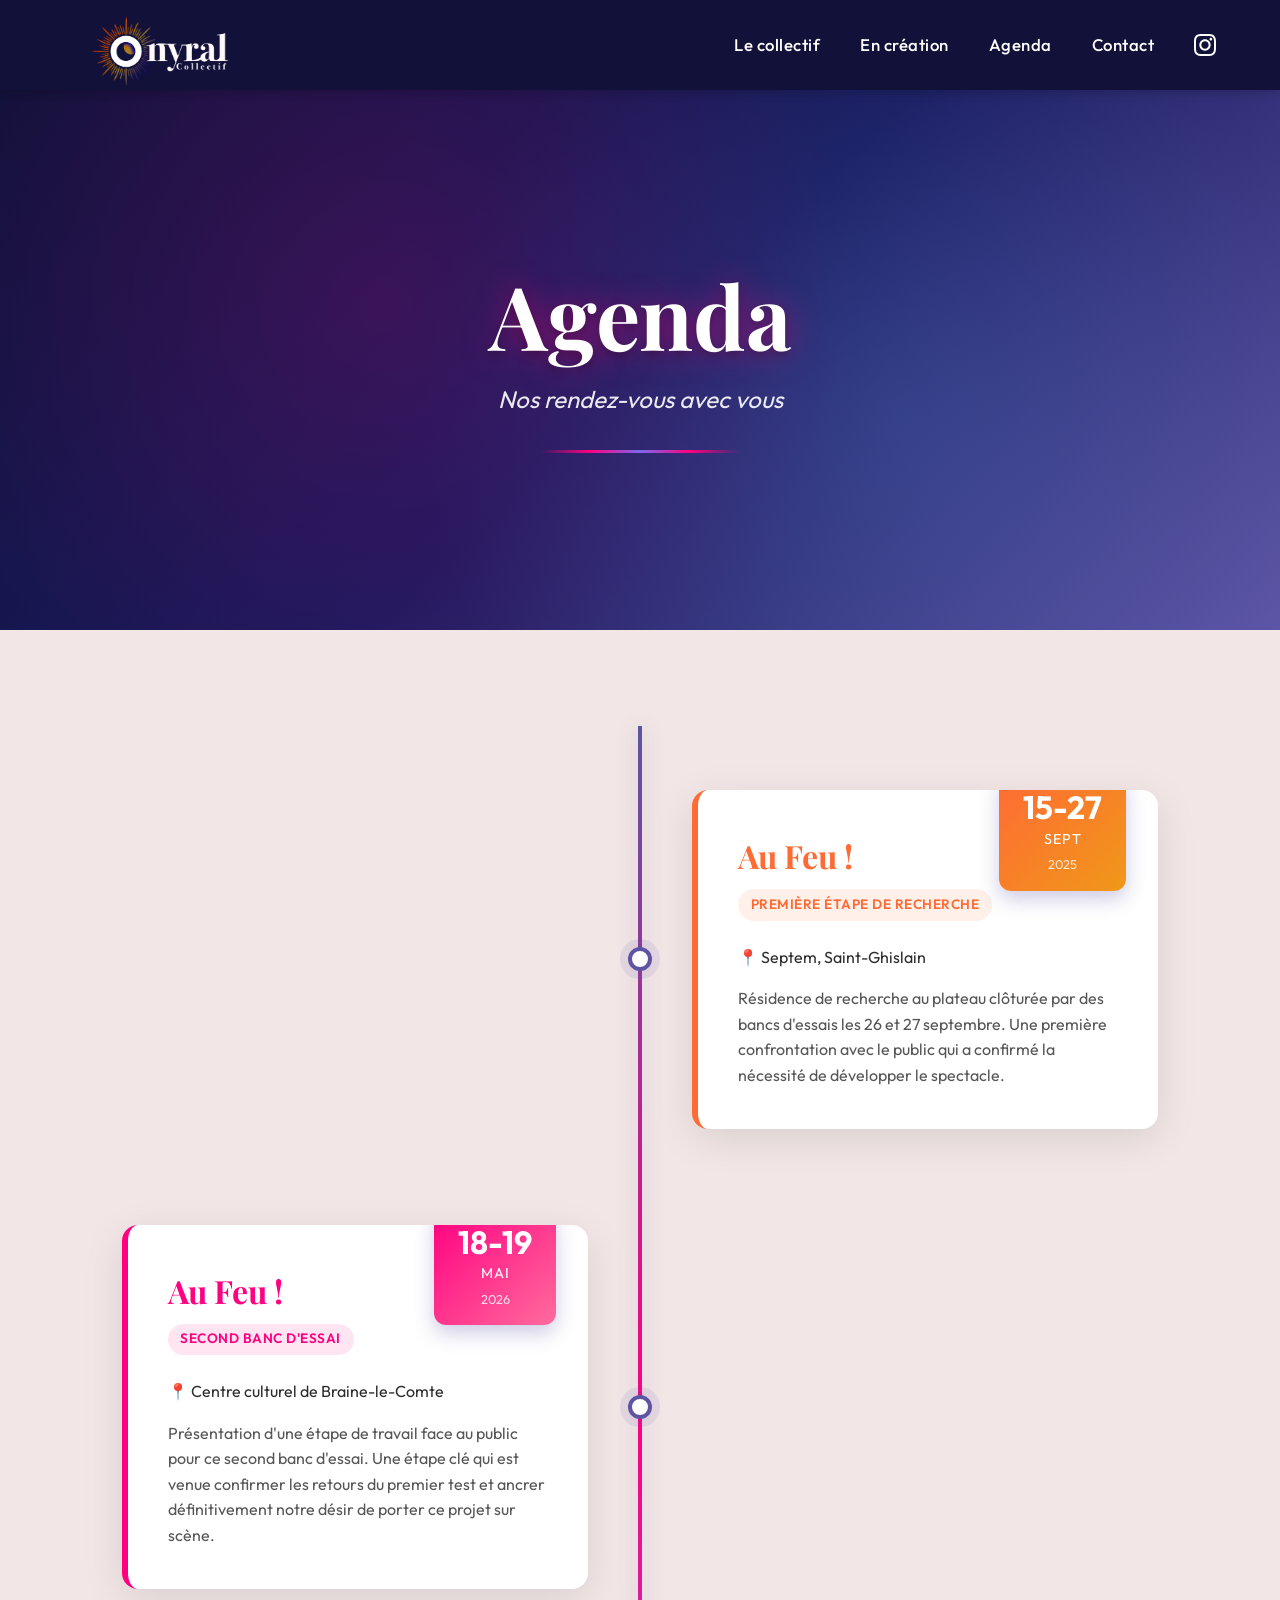
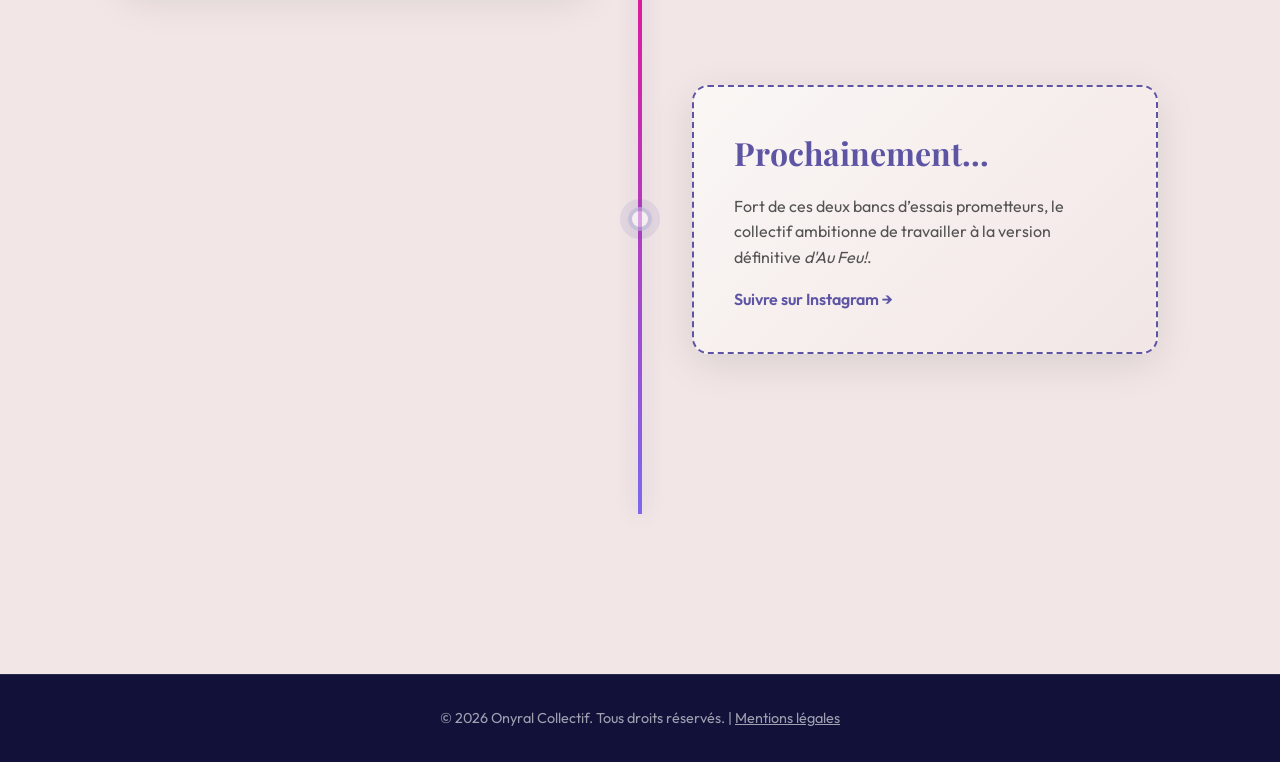
==== commit 8a679c8d: "Add files via upload" ====
--- a/agenda.html
+++ b/agenda.html
@@ -24,7 +24,7 @@
             <ul>
                 <li><a href="collectif.html">Le collectif</a></li>
                 <li class="nav-item-projets">
-                    <a href="projets.html">Nos projets</a>
+                    <a href="en-creation.html">En création</a>
                     <div class="dropdown">
                         <a href="au-feu.html">Au Feu !</a>
                     </div>
@@ -32,7 +32,7 @@
                 <li><a href="agenda.html">Agenda</a></li>
                 <li><a href="contact.html">Contact</a></li>
                 <li>
-                    <a href="https://www.instagram.com/onyralcollectif/" target="_blank" class="nav-icon"
+                    <a href="https://www.instagram.com/onyral_collectif/" target="_blank" class="nav-icon"
                         aria-label="Instagram">
                         <svg xmlns="http://www.w3.org/2000/svg" viewBox="0 0 24 24" fill="currentColor">
                             <path
@@ -61,26 +61,7 @@
                     <!-- Timeline Line -->
                     <div class="timeline-line"></div>
 
-                    <!-- Event 1 - Première étape de travail -->
-                    <div class="timeline-event event-left" data-event="1">
-                        <div class="event-card event-purple">
-                            <div class="event-date-badge">
-                                <span class="event-day">Avril</span>
-                                <span class="event-month">2025</span>
-                            </div>
-                            <div class="event-content">
-                                <h3 class="event-title">Au Feu !</h3>
-                                <p class="event-type">Première étape de travail</p>
-                                <p class="event-description">Début du processus de création de notre spectacle jeune
-                                    public</p>
-                                <a href="au-feu.html" class="event-link">En savoir plus →</a>
-                            </div>
-                            <div class="event-glow"></div>
-                        </div>
-                        <div class="timeline-dot"></div>
-                    </div>
-
-                    <!-- Event 2 - Résidence de création -->
+                    <!-- Event 1 - Première étape de recherche -->
                     <div class="timeline-event event-right" data-event="2">
                         <div class="event-card event-fire">
                             <div class="event-date-badge">
@@ -90,45 +71,47 @@
                             </div>
                             <div class="event-content">
                                 <h3 class="event-title">Au Feu !</h3>
-                                <p class="event-type">Résidence de création</p>
+                                <p class="event-type">Première étape de recherche</p>
                                 <p class="event-location">📍 Septem, Saint-Ghislain</p>
-                                <p class="event-description">Résidence de création du 15 au 25 septembre avec bancs
-                                    d'essai les 26 et 27 septembre</p>
-                                <a href="au-feu.html" class="event-link">En savoir plus →</a>
+                                <p class="event-description">Résidence de recherche au plateau clôturée par des bancs
+                                    d'essais les 26 et 27 septembre. Une première confrontation avec le public qui a
+                                    confirmé la nécessité de développer le spectacle.</p>
                             </div>
                             <div class="event-glow"></div>
                         </div>
                         <div class="timeline-dot"></div>
                     </div>
 
-                    <!-- Event 3 - Représentation scolaire -->
-                    <div class="timeline-event event-left" data-event="3">
+                    <!-- Event 2 - Second banc d'essai -->
+                    <div class="timeline-event event-left" data-event="2">
                         <div class="event-card event-pink">
                             <div class="event-date-badge">
-                                <span class="event-day">5</span>
-                                <span class="event-month">Nov</span>
-                                <span class="event-year">2025</span>
+                                <span class="event-day">18-19</span>
+                                <span class="event-month">Mai</span>
+                                <span class="event-year">2026</span>
                             </div>
                             <div class="event-content">
                                 <h3 class="event-title">Au Feu !</h3>
-                                <p class="event-type">Représentation scolaire</p>
-                                <p class="event-location">📍 Centre scolaire Catholique Saint-Joseph-Notre-Dame, Jumet
+                                <p class="event-type">Second banc d'essai</p>
+                                <p class="event-location">📍 Centre culturel de Braine-le-Comte
                                 </p>
-                                <p class="event-description">Spectacle jeune public pour les élèves</p>
+                                <p class="event-description">Présentation d'une étape de travail face au public pour ce
+                                    second banc d'essai. Une étape clé qui est venue confirmer les retours du premier
+                                    test et ancrer définitivement notre désir de porter ce projet sur scène.</p>
                             </div>
                             <div class="event-glow"></div>
                         </div>
                         <div class="timeline-dot"></div>
                     </div>
 
-                    <!-- Event 4 - À venir -->
-                    <div class="timeline-event event-right event-coming" data-event="4">
+                    <!-- Event 3 - À venir -->
+                    <div class="timeline-event event-right event-coming" data-event="3">
                         <div class="event-card event-coming-soon">
                             <div class="event-content">
                                 <h3 class="event-title">Prochainement...</h3>
-                                <p class="event-description">De nouvelles dates seront annoncées bientôt. Suivez-nous
-                                    sur Instagram pour ne rien manquer !</p>
-                                <a href="https://www.instagram.com/onyralcollectif/" target="_blank"
+                                <p class="event-description">Fort de ces deux bancs d’essais prometteurs, le collectif
+                                    ambitionne de travailler à la version définitive <em>d'Au Feu!</em>.</p>
+                                <a href="https://www.instagram.com/onyral_collectif/" target="_blank"
                                     class="event-link">Suivre sur Instagram →</a>
                             </div>
                             <div class="event-glow"></div>
@@ -136,28 +119,12 @@
                         <div class="timeline-dot timeline-dot-future"></div>
                     </div>
                 </div>
-
-                <div class="separator"></div>
-
-                <!-- Info Section -->
-                <div class="agenda-info">
-                    <h2 class="section-title">Programmer notre spectacle</h2>
-                    <div class="info-grid-single">
-                        <div class="info-card info-card-large">
-                            <div class="info-icon">✉️</div>
-                            <h3>Nous contacter</h3>
-                            <p>Vous souhaitez programmer notre spectacle <em>Au Feu !</em> dans votre établissement
-                                scolaire ou en savoir plus sur nos créations ? N'hésitez pas à nous contacter !</p>
-                            <a href="contact.html" class="btn-purple">Nous écrire</a>
-                        </div>
-                    </div>
-                </div>
             </div>
         </section>
     </main>
 
     <footer>
-        <p>&copy; 2025 Onyral Collectif. Tous droits réservés. | <a href="mentions-legales.html"
+        <p>&copy; 2026 Onyral Collectif. Tous droits réservés. | <a href="mentions-legales.html"
                 style="color: inherit; text-decoration: underline;">Mentions légales</a></p>
     </footer>
 
--- a/style.css
+++ b/style.css
@@ -1,36 +1,49 @@
-/* Fonts */
+/* ==========================================================================
+   1. IMPORTS & CONFIGURATION GLOBALE
+   ========================================================================== */
+
 @import url('https://fonts.googleapis.com/css2?family=Outfit:wght@300;400;600&family=Playfair+Display:ital,wght@0,400;0,700;1,400&display=swap');
 
-html {
-    scroll-behavior: smooth;
-}
-
 :root {
-    /* Palette Onyral (New Design) */
+    /* Palette Principale */
     --bg-deep: #11113a;
-    /* Deep Royal Blue for Header/Footer */
+    /* Bleu royal profond (Header/Footer) */
     --bg-light: #f2e6e6;
-    /* Light Beige/Pinkish for content */
+    /* Beige/Rosé clair (Fond de page) */
     --text-main: #2c2c2c;
-    /* Dark text for light bg */
+    /* Texte sombre (sur fond clair) */
     --text-light: #ffffff;
-    /* White text for dark bg */
+    /* Texte blanc (sur fond sombre) */
+
+    /* Couleurs d'accentuation */
     --accent-purple: #5d54a4;
-    /* Purple for headings */
+    /* Violet (Titres) */
     --accent-pink: #ff0080;
-    /* Pink for dashed lines/accents */
+    /* Rose (Lignes/Accents) */
     --accent-blue-btn: #7b68ee;
-    /* Periwinkle for buttons */
-
-    /* Keep some old vars for compatibility if needed, or redefine */
+    /* Pervenche (Boutons) */
+    --accent-orange: #ff6b35;
+    /* Orange (Survol navigation) */
+
+    /* Effets & Dimensions */
     --glass-border: rgba(255, 255, 255, 0.1);
     --nav-height: 90px;
 }
 
-* {
+/* ==========================================================================
+   2. RESET & BASE
+   ========================================================================== */
+
+*,
+*::before,
+*::after {
     margin: 0;
     padding: 0;
     box-sizing: border-box;
+}
+
+html {
+    scroll-behavior: smooth;
 }
 
 body {
@@ -38,13 +51,13 @@
     background: var(--bg-light);
     color: var(--text-main);
     min-height: 100vh;
+    line-height: 1.6;
     overflow-x: hidden;
-    line-height: 1.6;
 }
 
 a {
+    color: inherit;
     text-decoration: none;
-    color: inherit;
     transition: all 0.3s ease;
 }
 
@@ -52,11 +65,15 @@
     list-style: none;
 }
 
-/* Header */
+/* ==========================================================================
+   3. EN-TÊTE & NAVIGATION (HEADER)
+   ========================================================================== */
+
 header {
     position: fixed;
     top: 0;
     left: 0;
+    z-index: 100;
     width: 100%;
     height: var(--nav-height);
     display: flex;
@@ -64,10 +81,10 @@
     align-items: center;
     padding: 0 5%;
     background: var(--bg-deep);
-    z-index: 100;
     box-shadow: 0 2px 10px rgba(0, 0, 0, 0.2);
 }
 
+/* --- Logo --- */
 .logo {
     display: flex;
     align-items: center;
@@ -75,31 +92,30 @@
 }
 
 .logo img {
+    width: auto;
     height: 140px;
-    /* Slightly larger as per image */
-    width: auto;
+    margin-top: 10px;
     object-fit: contain;
     transition: transform 0.3s ease;
-    margin-top: 10px;
-    /* Adjust alignment */
 }
 
 .logo:hover img {
     transform: scale(1.05);
 }
 
+/* --- Menu de Navigation --- */
 nav ul {
     display: flex;
+    align-items: center;
     gap: 2.5rem;
-    align-items: center;
 }
 
 nav a {
+    position: relative;
+    color: var(--text-light);
+    font-size: 1.05rem;
     font-weight: 500;
-    font-size: 1.05rem;
     letter-spacing: 0.5px;
-    position: relative;
-    color: var(--text-light);
 }
 
 nav a::after {
@@ -109,22 +125,23 @@
     left: 0;
     width: 0;
     height: 2px;
-    background: #ff6b35;
+    background: var(--accent-orange);
     transition: width 0.3s ease;
 }
 
 nav a:hover {
-    color: #ff6b35;
+    color: var(--accent-orange);
 }
 
 nav a:hover::after {
     width: 100%;
 }
 
+/* --- Icône de Navigation --- */
 .nav-icon {
     display: flex;
+    justify-content: center;
     align-items: center;
-    justify-content: center;
     height: 100%;
     color: var(--text-light);
 }
@@ -252,20 +269,24 @@
     text-shadow: 0 4px 10px rgba(0, 0, 0, 0.5);
 }
 
-/* Actualités Section */
+/* ==========================================================================
+   8. SECTION ACTUALITÉS
+   ========================================================================== */
+
 .actualites {
     padding: 4rem 5%;
     background: var(--bg-light);
 }
 
 .section-title {
+    margin-bottom: 2rem;
+    color: var(--accent-purple);
     font-family: 'Outfit', sans-serif;
     font-size: 3rem;
-    color: var(--accent-purple);
-    margin-bottom: 2rem;
     font-weight: 600;
 }
 
+/* --- Grille d'actualités --- */
 .news-grid {
     display: grid;
     grid-template-columns: repeat(auto-fit, minmax(300px, 1fr));
@@ -274,17 +295,17 @@
 }
 
 .news-card {
+    position: relative;
+    display: flex;
+    justify-content: center;
+    align-items: center;
+    aspect-ratio: 16 / 9;
     background: #1a1a5e;
-    /* Deep blue card bg */
-    color: #fff;
+    /* Fond bleu profond pour la carte */
+    color: var(--text-light);
     border-radius: 8px;
+    box-shadow: 0 10px 20px rgba(0, 0, 0, 0.2);
     overflow: hidden;
-    position: relative;
-    aspect-ratio: 16/9;
-    display: flex;
-    align-items: center;
-    justify-content: center;
-    box-shadow: 0 10px 20px rgba(0, 0, 0, 0.2);
     transition: transform 0.3s ease;
 }
 
@@ -293,28 +314,32 @@
 }
 
 .news-content {
+    z-index: 2;
     text-align: center;
-    z-index: 2;
 }
 
 .news-year {
     position: absolute;
     top: 1rem;
     right: 1rem;
-    border: 1px solid #fff;
     padding: 0.2rem 0.5rem;
+    border: 1px solid var(--text-light);
     font-size: 0.9rem;
 }
 
+/* --- Séparateur décoratif --- */
 .separator {
     width: 100%;
     height: 4px;
+    margin: 2rem 0;
     background-image: linear-gradient(to right, var(--accent-pink) 50%, transparent 50%);
     background-size: 20px 100%;
-    margin: 2rem 0;
-}
-
-/* Le Collectif Preview Section */
+}
+
+/* ==========================================================================
+   9. APERÇU DU COLLECTIF (HOMEPAGE)
+   ========================================================================== */
+
 .collectif-preview {
     padding: 4rem 5%;
     background: var(--bg-light);
@@ -322,8 +347,8 @@
 
 .collectif-content {
     display: flex;
+    align-items: center;
     gap: 4rem;
-    align-items: center;
     flex-wrap: wrap;
 }
 
@@ -331,13 +356,13 @@
     flex: 1;
     min-width: 300px;
     border-radius: 8px;
+    box-shadow: 0 10px 30px rgba(0, 0, 0, 0.2);
     overflow: hidden;
-    box-shadow: 0 10px 30px rgba(0, 0, 0, 0.2);
 }
 
 .collectif-image img {
+    display: block;
     width: 100%;
-    display: block;
 }
 
 .collectif-text {
@@ -346,17 +371,18 @@
 }
 
 .collectif-text p {
+    margin-bottom: 2rem;
+    color: var(--text-main);
     font-size: 1.1rem;
-    color: var(--text-main);
-    margin-bottom: 2rem;
     line-height: 1.8;
 }
 
+/* --- Boutons globaux --- */
 .btn-purple {
     display: inline-block;
     padding: 0.8rem 2rem;
     background: var(--accent-blue-btn);
-    color: white;
+    color: var(--text-light);
     font-weight: 600;
     border-radius: 4px;
     transition: background 0.3s ease;
@@ -366,13 +392,15 @@
     background: var(--accent-purple);
 }
 
-/* Au Feu Specifics */
+/* ==========================================================================
+   10. PAGE SPÉCIFIQUE : SPECTACLE "AU FEU"
+   ========================================================================== */
+
 body.au-feu {
     background: var(--bg-light);
-    /* Keep same light background as main site */
-}
-
-/* Au Feu Hero - Full Width with Background */
+}
+
+/* --- Hero Au Feu --- */
 .au-feu-hero {
     position: relative;
     width: 100%;
@@ -381,11 +409,11 @@
     flex-direction: column;
     justify-content: center;
     align-items: center;
-    text-align: center;
+    padding: 4rem 5%;
     background: #000;
     /* Fallback */
     color: var(--text-light);
-    padding: 4rem 5%;
+    text-align: center;
     overflow: hidden;
 }
 
@@ -394,81 +422,89 @@
     position: absolute;
     top: 0;
     left: 0;
+    z-index: 1;
     width: 100%;
     height: 100%;
-    background:
-        /* Vertical lines every 25% */
+
+    background-image:
+        /* Lignes verticales répètes (25%) */
         repeating-linear-gradient(90deg,
             transparent 0,
             transparent calc(25% - 2px),
             rgba(0, 0, 0, 0.5) calc(25% - 2px),
             rgba(0, 0, 0, 0.5) 25%),
-        /* Dark overlay */
-        linear-gradient(to bottom, rgba(17, 17, 58, 0.6), rgba(17, 17, 58, 0.3)),
-        /* The image */
+        /* Overlay sombre */
+        linear-gradient(to bottom,
+            rgba(17, 17, 58, 0.6),
+            rgba(17, 17, 58, 0.3)),
+        /* Image d'arrière-plan */
         url('au-feu-hero.jpg');
+
+    background-position: center top;
+    background-repeat: no-repeat, no-repeat, repeat-x;
     background-size:
         100% 100%,
-        /* Lines */
         100% 100%,
-        /* Overlay */
         25% 100%;
-    /* Image repeats 4 times */
-    background-repeat: no-repeat, no-repeat, repeat-x;
-    background-position: center top;
-    z-index: 1;
 }
 
 .fire-title {
+    position: relative;
+    z-index: 2;
+    margin-bottom: 1.5rem;
+    color: var(--accent-orange);
     font-family: 'Playfair Display', serif;
     font-size: 5rem;
-    color: #ff6b35;
     text-shadow: 0 0 30px rgba(255, 107, 53, 0.8), 0 4px 10px rgba(0, 0, 0, 0.5);
-    margin-bottom: 1.5rem;
+}
+
+.au-feu-quote {
+    position: relative;
     z-index: 2;
-}
-
-.au-feu-quote {
+    max-width: 700px;
+    margin: 0 auto;
+    color: rgba(255, 255, 255, 0.95);
     font-style: italic;
     font-size: 1.2rem;
-    color: rgba(255, 255, 255, 0.95);
-    max-width: 700px;
-    margin: 0 auto;
-    z-index: 2;
     text-shadow: 0 2px 4px rgba(0, 0, 0, 0.5);
 }
 
-/* Au Feu Navigation - Horizontal by default */
+/* ==========================================================================
+   11. NAVIGATION SPÉCIFIQUE "AU FEU" (DEFAUT & SCROLL SIDEBAR)
+   ========================================================================== */
+
+/* --- Mode Horizontal (par défaut en haut) --- */
 .au-feu-nav {
-    background: var(--bg-light);
-    padding: 2rem 5%;
-    border-bottom: 2px solid #ff6b35;
     position: sticky;
     top: var(--nav-height);
     z-index: 100;
+    padding: 2rem 5%;
+    background: var(--bg-light);
+    border-bottom: 2px solid var(--accent-orange);
     transition: all 0.4s cubic-bezier(0.4, 0, 0.2, 1);
 }
 
 .au-feu-nav .container {
     display: flex;
     justify-content: center;
+    align-items: center;
     gap: 4rem;
     flex-wrap: nowrap;
-    /* Keep on single line */
-    align-items: center;
+    /* Conserve tous les liens sur une seule ligne */
 }
 
 .au-feu-nav .au-feu-nav-link {
+    position: relative;
+    padding: 0.5rem 1rem;
+    color: var(--accent-orange);
     font-size: 1.3rem;
     font-weight: 500;
-    color: #ff6b35;
-    position: relative;
+    white-space: nowrap;
+    /* Empêche le texte de se couper */
     transition: all 0.3s ease;
-    padding: 0.5rem 1rem;
-    white-space: nowrap;
-    /* Prevent text wrapping */
-}
-
+}
+
+/* Soulignement au survol (mode horizontal) */
 .au-feu-nav .au-feu-nav-link::after {
     content: '';
     position: absolute;
@@ -476,7 +512,7 @@
     left: 0;
     width: 0;
     height: 2px;
-    background: #ff6b35;
+    background: var(--accent-orange);
     transition: width 0.3s ease;
 }
 
@@ -484,59 +520,65 @@
     width: 100%;
 }
 
-/* Au Feu Navigation - Side state (after scroll) */
+/* --- Mode Lateral / Sidebar (activé au scroll) --- */
 .au-feu-nav.side-nav {
     position: fixed;
+    top: 50%;
     right: 2rem;
-    top: 50%;
     transform: translateY(-50%);
     width: auto;
     padding: 1.5rem 1rem;
+    background: rgba(242, 230, 230, 0.95);
     border-radius: 8px;
     border-bottom: none;
-    border-left: 3px solid #ff6b35;
-    background: rgba(242, 230, 230, 0.95);
+    border-left: 3px solid var(--accent-orange);
     box-shadow: 0 4px 20px rgba(0, 0, 0, 0.15);
 }
 
 .au-feu-nav.side-nav .container {
     flex-direction: column;
+    align-items: flex-end;
     gap: 1.2rem;
-    align-items: flex-end;
 }
 
 .au-feu-nav.side-nav .au-feu-nav-link {
+    padding: 0.4rem 0.8rem;
+    font-size: 1rem;
+    /* Taille plus discrète en mode latéral */
     text-align: right;
-    font-size: 1rem;
-    /* Smaller in side mode */
-    padding: 0.4rem 0.8rem;
 }
 
 .au-feu-nav.side-nav .au-feu-nav-link::after {
     display: none;
-    /* Remove underline in side mode */
+    /* Masque le soulignement en mode latéral */
 }
 
 .au-feu-nav.side-nav .au-feu-nav-link:hover {
     background: rgba(255, 107, 53, 0.1);
     color: #d95a2b;
+    /* Orange brûlé au survol */
+    border-radius: 4px;
     transform: translateX(-5px);
-    border-radius: 4px;
-}
-
-/* Au Feu Sections */
+}
+
+/* ==========================================================================
+   12. SECTIONS & CONTENU DE LA PAGE "AU FEU"
+   ========================================================================== */
+
 .au-feu-section {
     padding: 4rem 5%;
     background: var(--bg-light);
 }
 
+/* Alternance de couleur de fond pour les sections paires */
 .au-feu-section:nth-child(even) {
     background: #faf7f5;
-    /* Slightly darker beige for alternating sections */
-}
-
+    /* Beige légèrement plus chaud */
+}
+
+/* --- Éléments de texte & accents --- */
 .fire-accent {
-    color: #ff6b35;
+    color: var(--accent-orange);
 }
 
 .au-feu-content {
@@ -545,18 +587,22 @@
 }
 
 .au-feu-content p {
+    margin-bottom: 1.5rem;
+    color: var(--text-main);
     font-size: 1.1rem;
     line-height: 1.8;
-    margin-bottom: 1.5rem;
-    color: var(--text-main);
 }
 
 .au-feu-content em {
+    color: #d95a2b;
+    /* Orange brûlé pour la mise en valeur */
     font-style: italic;
-    color: #d95a2b;
-}
-
-/* Credits Grid */
+}
+
+/* ==========================================================================
+   13. GRILLE DE CRÉDITS & BOUTONS "FEU"
+   ========================================================================== */
+
 .credits-grid {
     display: grid;
     grid-template-columns: repeat(auto-fit, minmax(250px, 1fr));
@@ -565,137 +611,149 @@
 }
 
 .credit-item h3 {
+    margin-bottom: 0.5rem;
+    color: var(--accent-orange);
     font-size: 1.2rem;
-    color: #ff6b35;
-    margin-bottom: 0.5rem;
     font-weight: 600;
 }
 
 .credit-item p {
+    color: var(--text-main);
     font-size: 1rem;
-    color: var(--text-main);
-}
-
-/* Fire Button */
+}
+
+/* --- Bouton Dégradé Feu --- */
 .btn-fire {
     display: inline-block;
+    margin-top: 1.5rem;
     padding: 1rem 2rem;
-    background: linear-gradient(45deg, #ff6b35, #f09819);
-    color: white;
+    background: linear-gradient(45deg, var(--accent-orange), #f09819);
+    color: var(--text-light);
+    font-weight: 600;
     border-radius: 4px;
-    font-weight: 600;
-    margin-top: 1.5rem;
     box-shadow: 0 5px 15px rgba(255, 107, 53, 0.3);
     transition: all 0.3s ease;
 }
 
 .btn-fire:hover {
+    box-shadow: 0 8px 20px rgba(255, 107, 53, 0.5);
     transform: translateY(-2px);
-    box-shadow: 0 8px 20px rgba(255, 107, 53, 0.5);
-}
-
-
-
-body.au-feu .nav-icon svg,
-body.au-feu nav a {
+}
+
+/* ==========================================================================
+   14. ADAPTATIONS HEADER POUR LA PAGE "AU FEU"
+   ========================================================================== */
+
+body.au-feu nav a,
+body.au-feu .nav-icon svg {
     color: var(--text-light);
-    /* Keep white text in header */
+    /* Maintient le texte et l'icône du header en blanc */
 }
 
 body.au-feu nav a:hover {
-    color: #ff6b35;
+    color: var(--accent-orange);
 }
 
 body.au-feu nav a::after {
-    background: #ff6b35;
+    background: var(--accent-orange);
 }
 
 body.au-feu .dropdown a {
     color: var(--text-light);
 }
 
-/* Footer */
+/* ==========================================================================
+   15. PIED DE PAGE (FOOTER)
+   ========================================================================== */
+
 footer {
-    text-align: center;
     padding: 2rem;
     border-top: 1px solid var(--glass-border);
     color: var(--text-muted);
     font-size: 0.9rem;
-}
-
-/* Utility */
+    text-align: center;
+}
+
+/* ==========================================================================
+   16. CLASSES UTILITAIRES & BOUTONS SECONDAIRES
+   ========================================================================== */
+
 .hidden {
     display: none;
 }
 
 .btn {
     display: inline-block;
+    margin-top: 1rem;
     padding: 1rem 2rem;
     background: linear-gradient(45deg, var(--accent-blue), var(--accent-mauve));
-    color: white;
+    color: var(--text-light);
+    font-weight: 600;
     border-radius: 30px;
-    font-weight: 600;
-    margin-top: 1rem;
     box-shadow: 0 5px 15px rgba(79, 172, 254, 0.3);
 }
 
-/* ========================================
-   LE COLLECTIF PAGE STYLES
-   ======================================== */
-
-/* Collectif Hero */
+/* ==========================================================================
+   17. PAGE SPÉCIFIQUE : LE COLLECTIF
+   ========================================================================== */
+
+/* --- Hero Collectif --- */
 .collectif-hero {
-    background: var(--bg-deep);
-    padding: 4rem 5%;
-    text-align: center;
-    color: var(--text-light);
     min-height: 40vh;
     display: flex;
     flex-direction: column;
     justify-content: center;
     align-items: center;
+    padding: 4rem 5%;
+    background: var(--bg-deep);
+    color: var(--text-light);
+    text-align: center;
 }
 
 .collectif-hero h1 {
+    margin-bottom: 1rem;
+    color: var(--text-light);
     font-family: 'Playfair Display', serif;
     font-size: 4rem;
-    color: var(--text-light);
-    margin-bottom: 1rem;
 }
 
 .collectif-subtitle {
+    color: rgba(255, 255, 255, 0.8);
     font-size: 1.3rem;
-    color: rgba(255, 255, 255, 0.8);
     font-style: italic;
 }
 
-/* Collectif Navigation - Horizontal by default */
+/* ==========================================================================
+   18. NAVIGATION SPÉCIFIQUE "LE COLLECTIF" (DEFAUT & SCROLL SIDEBAR)
+   ========================================================================== */
+
+/* --- Mode Horizontal (par défaut) --- */
 .collectif-nav {
-    background: var(--bg-light);
-    padding: 2rem 5%;
-    border-bottom: 2px solid var(--accent-purple);
     position: sticky;
     top: var(--nav-height);
     z-index: 100;
+    padding: 2rem 5%;
+    background: var(--bg-light);
+    border-bottom: 2px solid var(--accent-purple);
     transition: all 0.4s cubic-bezier(0.4, 0, 0.2, 1);
 }
 
 .collectif-nav .container {
     display: flex;
     justify-content: center;
+    align-items: center;
     gap: 4rem;
     flex-wrap: nowrap;
-    align-items: center;
 }
 
 .collectif-nav .collectif-nav-link {
+    position: relative;
+    padding: 0.5rem 1rem;
+    color: var(--accent-purple);
     font-size: 1.3rem;
     font-weight: 500;
-    color: var(--accent-purple);
-    position: relative;
+    white-space: nowrap;
     transition: all 0.3s ease;
-    padding: 0.5rem 1rem;
-    white-space: nowrap;
 }
 
 .collectif-nav .collectif-nav-link::after {
@@ -713,31 +771,31 @@
     width: 100%;
 }
 
-/* Collectif Navigation - Side state (after scroll) */
+/* --- Mode Lateral / Sidebar (activé au scroll) --- */
 .collectif-nav.side-nav {
     position: fixed;
+    top: 50%;
     right: 2rem;
-    top: 50%;
     transform: translateY(-50%);
     width: auto;
     padding: 1.5rem 1rem;
+    background: rgba(242, 230, 230, 0.95);
     border-radius: 8px;
     border-bottom: none;
     border-left: 3px solid var(--accent-purple);
-    background: rgba(242, 230, 230, 0.95);
     box-shadow: 0 4px 20px rgba(0, 0, 0, 0.15);
 }
 
 .collectif-nav.side-nav .container {
     flex-direction: column;
+    align-items: flex-end;
     gap: 1.2rem;
-    align-items: flex-end;
 }
 
 .collectif-nav.side-nav .collectif-nav-link {
+    padding: 0.4rem 0.8rem;
+    font-size: 1rem;
     text-align: right;
-    font-size: 1rem;
-    padding: 0.4rem 0.8rem;
 }
 
 .collectif-nav.side-nav .collectif-nav-link::after {
@@ -747,11 +805,14 @@
 .collectif-nav.side-nav .collectif-nav-link:hover {
     background: rgba(93, 84, 164, 0.1);
     color: var(--accent-blue-btn);
+    border-radius: 4px;
     transform: translateX(-5px);
-    border-radius: 4px;
-}
-
-/* Collectif Sections */
+}
+
+/* ==========================================================================
+   19. SECTIONS & FONDATEURS (LE COLLECTIF)
+   ========================================================================== */
+
 .collectif-section {
     padding: 4rem 5%;
     background: var(--bg-light);
@@ -771,18 +832,18 @@
 }
 
 .collectif-content p {
+    margin-bottom: 1.5rem;
+    color: var(--text-main);
     font-size: 1.1rem;
     line-height: 1.8;
-    margin-bottom: 1.5rem;
-    color: var(--text-main);
 }
 
 .collectif-content em {
+    color: var(--accent-purple);
     font-style: italic;
-    color: var(--accent-purple);
-}
-
-/* Founders Grid */
+}
+
+/* --- Grille des Fondateurs --- */
 .founders-grid {
     display: grid;
     grid-template-columns: repeat(auto-fit, minmax(280px, 1fr));
@@ -791,59 +852,66 @@
 }
 
 .founder-card {
-    background: white;
     padding: 2rem;
+    background: var(--text-light);
+    /* Blanc */
     border-radius: 8px;
     box-shadow: 0 4px 15px rgba(0, 0, 0, 0.08);
     transition: transform 0.3s ease, box-shadow 0.3s ease;
 }
 
 .founder-card:hover {
+    box-shadow: 0 8px 25px rgba(0, 0, 0, 0.12);
     transform: translateY(-5px);
-    box-shadow: 0 8px 25px rgba(0, 0, 0, 0.12);
 }
 
 .founder-card h3 {
+    margin-bottom: 0.5rem;
+    color: var(--accent-purple);
     font-size: 1.4rem;
-    color: var(--accent-purple);
-    margin-bottom: 0.5rem;
     font-weight: 600;
 }
 
 .founder-role {
+    margin-bottom: 1rem;
+    color: var(--accent-blue-btn);
     font-size: 0.95rem;
-    color: var(--accent-blue-btn);
     font-weight: 500;
-    margin-bottom: 1rem;
     font-style: italic;
 }
 
 .founder-card p {
+    color: var(--text-main);
     font-size: 1rem;
-    color: var(--text-main);
     line-height: 1.6;
 }
 
-/* Footer */
+/* ==========================================================================
+   20. PIED DE PAGE SOMBRE (FOOTER COLLECTIF)
+   ========================================================================== */
+
 footer {
-    text-align: center;
     padding: 2rem;
     background: var(--bg-deep);
-    border-top: 1px solid rgba(255, 255, 255, 0.1);
+    border-top: 1px solid var(--glass-border);
     color: rgba(255, 255, 255, 0.6);
     font-size: 0.9rem;
-}
-
-/* Utility */
+    text-align: center;
+}
+
+/* ==========================================================================
+   21. UTILITAIRES
+   ========================================================================== */
+
 .hidden {
     display: none;
 }
 
-/* ========================================
-   NOS PROJETS PAGE STYLES
-   ======================================== */
-
-/* Projets Hero */
+/* ==========================================================================
+   22. PAGE SPÉCIFIQUE : NOS PROJETS
+   ========================================================================== */
+
+/* --- Hero Projets --- */
 .projets-hero {
     position: relative;
     width: 100%;
@@ -851,10 +919,10 @@
     display: flex;
     justify-content: center;
     align-items: center;
-    text-align: center;
+    padding: 4rem 5%;
     background: linear-gradient(135deg, var(--bg-deep) 0%, #1a1a5e 100%);
     color: var(--text-light);
-    padding: 4rem 5%;
+    text-align: center;
     overflow: hidden;
 }
 
@@ -863,12 +931,12 @@
     position: absolute;
     top: 0;
     left: 0;
+    z-index: 1;
     width: 100%;
     height: 100%;
     background:
         radial-gradient(circle at 20% 50%, rgba(93, 84, 164, 0.3) 0%, transparent 50%),
         radial-gradient(circle at 80% 50%, rgba(255, 0, 128, 0.2) 0%, transparent 50%);
-    z-index: 1;
 }
 
 .projets-hero .hero-content {
@@ -877,28 +945,27 @@
 }
 
 .projets-hero h1 {
+    margin-bottom: 1rem;
+    color: var(--text-light);
     font-family: 'Playfair Display', serif;
     font-size: 4.5rem;
-    color: var(--text-light);
-    margin-bottom: 1rem;
     text-shadow: 0 4px 10px rgba(0, 0, 0, 0.3);
 }
 
 .projets-subtitle {
-    font-size: 1.3rem;
-    color: rgba(255, 255, 255, 0.85);
-    font-style: italic;
     max-width: 600px;
     margin: 0 auto;
-}
-
-/* Projets Content Section */
+    color: rgba(255, 255, 255, 0.85);
+    font-size: 1.3rem;
+    font-style: italic;
+}
+
+/* --- Section Contenu Projets --- */
 .projets-content {
     padding: 4rem 5%;
     background: var(--bg-light);
 }
 
-/* Projets Grid */
 .projets-grid {
     display: grid;
     grid-template-columns: repeat(auto-fit, minmax(350px, 1fr));
@@ -906,29 +973,33 @@
     margin-bottom: 4rem;
 }
 
-/* Featured Project Card - Au Feu */
+/* ==========================================================================
+   23. CARTES DE PROJETS (PROJECT CARDS)
+   ========================================================================== */
+
 .projet-card {
     position: relative;
+    display: flex;
+    justify-content: center;
+    align-items: center;
+    aspect-ratio: 16 / 10;
     border-radius: 12px;
+    box-shadow: 0 10px 30px rgba(0, 0, 0, 0.15);
     overflow: hidden;
-    aspect-ratio: 16/10;
-    display: flex;
-    align-items: center;
-    justify-content: center;
-    box-shadow: 0 10px 30px rgba(0, 0, 0, 0.15);
     transition: all 0.4s cubic-bezier(0.4, 0, 0.2, 1);
 }
 
+.projet-card:hover {
+    box-shadow: 0 15px 40px rgba(0, 0, 0, 0.25);
+    transform: translateY(-8px) scale(1.02);
+}
+
+/* --- Projet Star : Au Feu --- */
 .projet-card-featured {
+    position: relative;
     background: linear-gradient(135deg, rgba(0, 0, 51, 0.6) 0%, rgba(26, 26, 94, 0.5) 100%), url('au-feu-card.png') no-repeat center center;
     background-size: cover;
-    color: #fff;
-    position: relative;
-}
-
-.projet-card:hover {
-    transform: translateY(-8px) scale(1.02);
-    box-shadow: 0 15px 40px rgba(0, 0, 0, 0.25);
+    color: var(--text-light);
 }
 
 .projet-overlay {
@@ -950,57 +1021,57 @@
     position: absolute;
     top: 1.5rem;
     right: 1.5rem;
-    border: 2px solid #fff;
+    z-index: 3;
     padding: 0.4rem 0.8rem;
+    background: rgba(0, 0, 0, 0.3);
+    border: 2px solid var(--text-light);
+    border-radius: 4px;
     font-size: 1rem;
     font-weight: 600;
-    border-radius: 4px;
-    background: rgba(0, 0, 0, 0.3);
     backdrop-filter: blur(5px);
-    z-index: 3;
 }
 
 .projet-content {
+    position: relative;
+    z-index: 2;
+    padding: 2rem;
     text-align: center;
-    z-index: 2;
-    position: relative;
-    padding: 2rem;
 }
 
 .projet-title-fire {
+    margin-bottom: 1rem;
+    color: var(--text-light);
     font-family: 'Playfair Display', serif;
     font-size: 3.5rem;
-    color: #fff;
     line-height: 1.1;
+    text-shadow: 0 0 20px rgba(255, 107, 53, 0.6), 0 4px 10px rgba(0, 0, 0, 0.5);
+}
+
+.projet-title-fire span {
+    color: var(--accent-blue, #4facfe);
+    text-shadow: 0 0 20px rgba(79, 172, 254, 0.6), 0 4px 10px rgba(0, 0, 0, 0.5);
+}
+
+.projet-description {
     margin-bottom: 1rem;
-    text-shadow: 0 0 20px rgba(255, 107, 53, 0.6), 0 4px 10px rgba(0, 0, 0, 0.5);
-}
-
-.projet-title-fire span {
-    color: #4facfe;
-    text-shadow: 0 0 20px rgba(79, 172, 254, 0.6), 0 4px 10px rgba(0, 0, 0, 0.5);
-}
-
-.projet-description {
+    color: rgba(255, 255, 255, 0.95);
     font-size: 1.3rem;
-    color: rgba(255, 255, 255, 0.95);
-    margin-bottom: 1rem;
     line-height: 1.6;
 }
 
 .projet-tag {
     display: inline-block;
-    background: linear-gradient(45deg, #ff6b35, #f09819);
-    color: white;
+    margin-top: 0.5rem;
     padding: 0.5rem 1.2rem;
+    background: linear-gradient(45deg, var(--accent-orange), #f09819);
+    color: var(--text-light);
     border-radius: 20px;
     font-size: 0.9rem;
     font-weight: 600;
-    margin-top: 0.5rem;
     box-shadow: 0 4px 15px rgba(255, 107, 53, 0.3);
 }
 
-/* Coming Soon Card */
+/* --- Carte Projet "À Venir" (Coming Soon) --- */
 .projet-card-coming {
     background: linear-gradient(135deg, #f2e6e6 0%, #e8d8d8 100%);
     border: 2px dashed var(--accent-purple);
@@ -1008,33 +1079,36 @@
 }
 
 .projet-title-coming {
+    margin-bottom: 1rem;
+    color: var(--accent-purple);
     font-family: 'Playfair Display', serif;
     font-size: 2.5rem;
-    color: var(--accent-purple);
-    margin-bottom: 1rem;
 }
 
 .projet-description-coming {
+    color: var(--text-main);
     font-size: 1.1rem;
-    color: var(--text-main);
+    font-style: italic;
     opacity: 0.7;
-    font-style: italic;
-}
-
-/* Projets Info Section */
+}
+
+/* --- Texte explicatif sous les projets --- */
 .projets-info {
     max-width: 900px;
     margin: 3rem auto 0;
 }
 
 .projets-info p {
+    margin-bottom: 1.5rem;
+    color: var(--text-main);
     font-size: 1.1rem;
     line-height: 1.8;
-    margin-bottom: 1.5rem;
-    color: var(--text-main);
-}
-
-/* Responsive adjustments for Projets */
+}
+
+/* ==========================================================================
+   24. RESPONSIVE DESIGN (MÉDIA QUERIES TABLETTE & MOBILE)
+   ========================================================================== */
+
 @media (max-width: 768px) {
     .projets-hero h1 {
         font-size: 3rem;
@@ -1058,11 +1132,11 @@
     }
 }
 
-/* ========================================
-   AGENDA PAGE STYLES - ARTISTIC & INVENTIVE
-   ======================================== */
-
-/* Agenda Hero */
+/* ==========================================================================
+   25. PAGE SPÉCIFIQUE : AGENDA (TIMELINE ARTISTIQUE)
+   ========================================================================== */
+
+/* --- Hero Agenda --- */
 .agenda-hero {
     position: relative;
     width: 100%;
@@ -1070,10 +1144,10 @@
     display: flex;
     justify-content: center;
     align-items: center;
-    text-align: center;
+    padding: 6rem 5%;
     background: linear-gradient(135deg, #11113a 0%, #1a1a5e 50%, #5d54a4 100%);
     color: var(--text-light);
-    padding: 6rem 5%;
+    text-align: center;
     overflow: hidden;
 }
 
@@ -1082,25 +1156,13 @@
     position: absolute;
     top: 0;
     left: 0;
+    z-index: 1;
     width: 100%;
     height: 100%;
     background:
         radial-gradient(circle at 30% 40%, rgba(255, 0, 128, 0.15) 0%, transparent 50%),
         radial-gradient(circle at 70% 60%, rgba(79, 172, 254, 0.15) 0%, transparent 50%);
     animation: pulseGlow 8s ease-in-out infinite;
-    z-index: 1;
-}
-
-@keyframes pulseGlow {
-
-    0%,
-    100% {
-        opacity: 0.5;
-    }
-
-    50% {
-        opacity: 1;
-    }
 }
 
 .agenda-hero-content {
@@ -1109,63 +1171,39 @@
 }
 
 .agenda-title {
+    margin-bottom: 1rem;
+    color: var(--text-light);
     font-family: 'Playfair Display', serif;
     font-size: 5.5rem;
-    color: var(--text-light);
-    margin-bottom: 1rem;
     text-shadow: 0 0 30px rgba(255, 0, 128, 0.5), 0 4px 10px rgba(0, 0, 0, 0.3);
     animation: titleFloat 3s ease-in-out infinite;
 }
 
-@keyframes titleFloat {
-
-    0%,
-    100% {
-        transform: translateY(0);
-    }
-
-    50% {
-        transform: translateY(-10px);
-    }
-}
-
 .agenda-subtitle {
+    margin-bottom: 2rem;
+    color: rgba(255, 255, 255, 0.9);
     font-size: 1.5rem;
-    color: rgba(255, 255, 255, 0.9);
     font-style: italic;
-    margin-bottom: 2rem;
 }
 
 .agenda-decorative-line {
     width: 200px;
     height: 3px;
+    margin: 0 auto;
     background: linear-gradient(90deg,
             transparent 0%,
             var(--accent-pink) 25%,
             var(--accent-blue-btn) 50%,
             var(--accent-pink) 75%,
             transparent 100%);
-    margin: 0 auto;
     animation: lineGrow 2s ease-out;
 }
 
-@keyframes lineGrow {
-    from {
-        width: 0;
-        opacity: 0;
-    }
-
-    to {
-        width: 200px;
-        opacity: 1;
-    }
-}
-
-/* Timeline Section */
+/* --- Timeline Section --- */
 .agenda-timeline-section {
+    position: relative;
     padding: 6rem 5%;
     background: var(--bg-light);
-    position: relative;
 }
 
 .timeline-container {
@@ -1175,12 +1213,11 @@
     padding: 4rem 0;
 }
 
-/* Timeline Line */
 .timeline-line {
     position: absolute;
-    left: 50%;
     top: 0;
     bottom: 0;
+    left: 50%;
     width: 4px;
     background: linear-gradient(180deg,
             var(--accent-purple) 0%,
@@ -1190,7 +1227,7 @@
     box-shadow: 0 0 20px rgba(93, 84, 164, 0.3);
 }
 
-/* Timeline Events */
+/* Evénements & Positionnement */
 .timeline-event {
     position: relative;
     margin-bottom: 6rem;
@@ -1220,38 +1257,24 @@
     transform: translateX(0);
 }
 
-/* Timeline Dots */
+/* Points de la Timeline */
 .timeline-dot {
     position: absolute;
     top: 50%;
     left: 50%;
-    transform: translate(-50%, -50%);
+    z-index: 10;
     width: 24px;
     height: 24px;
-    background: white;
+    background: var(--text-light);
     border: 4px solid var(--accent-purple);
     border-radius: 50%;
-    z-index: 10;
+    transform: translate(-50%, -50%);
     box-shadow: 0 0 0 8px rgba(93, 84, 164, 0.1);
     transition: all 0.3s ease;
 }
 
 .timeline-event.event-visible .timeline-dot {
     animation: dotPulse 2s ease-in-out infinite;
-}
-
-@keyframes dotPulse {
-
-    0%,
-    100% {
-        box-shadow: 0 0 0 8px rgba(93, 84, 164, 0.1);
-        transform: translate(-50%, -50%) scale(1);
-    }
-
-    50% {
-        box-shadow: 0 0 0 16px rgba(93, 84, 164, 0.05);
-        transform: translate(-50%, -50%) scale(1.1);
-    }
 }
 
 .timeline-dot-future {
@@ -1259,44 +1282,23 @@
     background: rgba(255, 255, 255, 0.5);
 }
 
-/* Event Cards */
+/* Cartes d'Événements */
 .event-card {
     position: relative;
-    background: white;
+    padding: 2.5rem;
+    background: var(--text-light);
     border-radius: 16px;
-    padding: 2.5rem;
     box-shadow: 0 10px 40px rgba(0, 0, 0, 0.1);
+    overflow: hidden;
     transition: all 0.4s cubic-bezier(0.4, 0, 0.2, 1);
-    overflow: hidden;
     animation: cardFloat 6s ease-in-out infinite;
 }
 
-@keyframes cardFloat {
-
-    0%,
-    100% {
-        transform: translateY(0) rotate(0deg);
-    }
-
-    25% {
-        transform: translateY(-5px) rotate(0.5deg);
-    }
-
-    50% {
-        transform: translateY(0) rotate(0deg);
-    }
-
-    75% {
-        transform: translateY(-5px) rotate(-0.5deg);
-    }
-}
-
 .event-card:hover {
+    box-shadow: 0 20px 60px rgba(0, 0, 0, 0.2);
     transform: translateY(-10px) scale(1.02) !important;
-    box-shadow: 0 20px 60px rgba(0, 0, 0, 0.2);
-}
-
-/* Event Glow Effect */
+}
+
 .event-glow {
     position: absolute;
     top: -50%;
@@ -1305,21 +1307,21 @@
     height: 200%;
     background: radial-gradient(circle, rgba(255, 255, 255, 0.3) 0%, transparent 70%);
     opacity: 0;
+    pointer-events: none;
     transition: opacity 0.4s ease;
-    pointer-events: none;
 }
 
 .event-card:hover .event-glow {
     opacity: 1;
 }
 
-/* Event Color Themes */
+/* Thèmes Couleur d'Événements */
 .event-fire {
-    border-left: 6px solid #ff6b35;
+    border-left: 6px solid var(--accent-orange);
 }
 
 .event-fire .event-date-badge {
-    background: linear-gradient(135deg, #ff6b35, #f09819);
+    background: linear-gradient(135deg, var(--accent-orange), #f09819);
 }
 
 .event-purple {
@@ -1339,22 +1341,22 @@
 }
 
 .event-coming-soon {
+    background: linear-gradient(135deg, #faf7f5 0%, #f2e6e6 100%);
     border: 2px dashed var(--accent-purple);
-    background: linear-gradient(135deg, #faf7f5 0%, #f2e6e6 100%);
-}
-
-/* Event Date Badge */
+}
+
+/* Badges de Date */
 .event-date-badge {
     position: absolute;
     top: -15px;
     right: 2rem;
+    min-width: 100px;
+    padding: 1rem 1.5rem;
     background: linear-gradient(135deg, var(--accent-purple), var(--accent-blue-btn));
-    color: white;
-    padding: 1rem 1.5rem;
+    color: var(--text-light);
     border-radius: 12px;
     text-align: center;
     box-shadow: 0 8px 20px rgba(93, 84, 164, 0.3);
-    min-width: 100px;
 }
 
 .event-day {
@@ -1366,35 +1368,35 @@
 
 .event-month {
     display: block;
+    margin-top: 0.3rem;
     font-size: 0.9rem;
     text-transform: uppercase;
     letter-spacing: 1px;
-    margin-top: 0.3rem;
 }
 
 .event-year {
     display: block;
+    margin-top: 0.2rem;
     font-size: 0.8rem;
     opacity: 0.8;
-    margin-top: 0.2rem;
-}
-
-/* Event Content */
+}
+
+/* Contenu des Événements */
 .event-content {
     position: relative;
     z-index: 2;
 }
 
 .event-title {
+    margin-bottom: 0.5rem;
+    color: var(--accent-purple);
     font-family: 'Playfair Display', serif;
     font-size: 2rem;
-    color: var(--accent-purple);
-    margin-bottom: 0.5rem;
     font-weight: 700;
 }
 
 .event-fire .event-title {
-    color: #ff6b35;
+    color: var(--accent-orange);
 }
 
 .event-pink .event-title {
@@ -1403,20 +1405,20 @@
 
 .event-type {
     display: inline-block;
+    margin-bottom: 1rem;
+    padding: 0.3rem 0.8rem;
     background: rgba(93, 84, 164, 0.1);
     color: var(--accent-purple);
-    padding: 0.3rem 0.8rem;
     border-radius: 20px;
     font-size: 0.85rem;
     font-weight: 600;
-    margin-bottom: 1rem;
     text-transform: uppercase;
     letter-spacing: 0.5px;
 }
 
 .event-fire .event-type {
     background: rgba(255, 107, 53, 0.1);
-    color: #ff6b35;
+    color: var(--accent-orange);
 }
 
 .event-pink .event-type {
@@ -1426,19 +1428,19 @@
 
 .event-location,
 .event-time {
-    font-size: 1rem;
-    color: var(--text-main);
-    margin: 0.5rem 0;
     display: flex;
     align-items: center;
     gap: 0.5rem;
+    margin: 0.5rem 0;
+    color: var(--text-main);
+    font-size: 1rem;
 }
 
 .event-description {
+    margin-top: 1rem;
+    color: var(--text-main);
     font-size: 1rem;
-    color: var(--text-main);
     line-height: 1.6;
-    margin-top: 1rem;
     opacity: 0.8;
 }
 
@@ -1456,14 +1458,14 @@
 }
 
 .event-fire .event-link {
-    color: #ff6b35;
+    color: var(--accent-orange);
 }
 
 .event-fire .event-link:hover {
     color: #d95a2b;
 }
 
-/* Agenda Info Section */
+/* --- Section Infos Agenda --- */
 .agenda-info {
     margin-top: 4rem;
 }
@@ -1475,33 +1477,30 @@
     margin-top: 2rem;
 }
 
-/* Single card grid - centered */
 .info-grid-single {
     display: flex;
     justify-content: center;
     margin-top: 2rem;
 }
 
-
 .info-card {
-    background: white;
     padding: 2.5rem;
+    background: var(--text-light);
+    border-top: 4px solid var(--accent-purple);
     border-radius: 12px;
     box-shadow: 0 8px 25px rgba(0, 0, 0, 0.08);
     text-align: center;
     transition: all 0.3s ease;
-    border-top: 4px solid var(--accent-purple);
 }
 
 .info-card:hover {
+    box-shadow: 0 15px 40px rgba(0, 0, 0, 0.15);
     transform: translateY(-8px);
-    box-shadow: 0 15px 40px rgba(0, 0, 0, 0.15);
-}
-
-/* Large single card */
+}
+
 .info-card-large {
+    width: 100%;
     max-width: 600px;
-    width: 100%;
     padding: 3rem;
 }
 
@@ -1509,23 +1508,10 @@
     font-size: 1.1rem;
 }
 
-
 .info-icon {
+    margin-bottom: 1rem;
     font-size: 3rem;
-    margin-bottom: 1rem;
     animation: iconBounce 2s ease-in-out infinite;
-}
-
-@keyframes iconBounce {
-
-    0%,
-    100% {
-        transform: translateY(0);
-    }
-
-    50% {
-        transform: translateY(-10px);
-    }
 }
 
 .info-card:nth-child(2) .info-icon {
@@ -1537,104 +1523,58 @@
 }
 
 .info-card h3 {
+    margin-bottom: 1rem;
+    color: var(--accent-purple);
     font-size: 1.4rem;
-    color: var(--accent-purple);
+    font-weight: 600;
+}
+
+.info-card p {
     margin-bottom: 1rem;
-    font-weight: 600;
-}
-
-.info-card p {
+    color: var(--text-main);
     font-size: 1rem;
-    color: var(--text-main);
     line-height: 1.6;
-    margin-bottom: 1rem;
-}
-
-/* Responsive Agenda */
-@media (max-width: 968px) {
-    .timeline-line {
-        left: 30px;
-    }
-
-    .event-left,
-    .event-right {
-        padding-left: 80px;
-        padding-right: 0;
-    }
-
-    .timeline-dot {
-        left: 30px;
-    }
-
-    .event-date-badge {
-        position: static;
-        display: inline-block;
-        margin-bottom: 1rem;
-    }
-}
-
-@media (max-width: 768px) {
-    .agenda-title {
-        font-size: 3.5rem;
-    }
-
-    .agenda-subtitle {
-        font-size: 1.2rem;
-    }
-
-    .event-card {
-        padding: 2rem;
-    }
-
-    .event-title {
-        font-size: 1.6rem;
-    }
-
-    .info-grid {
-        grid-template-columns: 1fr;
-        gap: 2rem;
-    }
-}
-
-/* ========================================
-   CONTACT PAGE STYLES - DIRECT & CLEAN
-   ======================================== */
+}
+
+/* ==========================================================================
+   26. PAGE SPÉCIFIQUE : CONTACT
+   ========================================================================== */
 
 .contact-main-direct {
+    display: flex;
+    justify-content: center;
+    min-height: 100vh;
     padding-top: calc(var(--nav-height) + 4rem);
     padding-bottom: 4rem;
-    min-height: 100vh;
     background: var(--bg-light);
-    display: flex;
-    justify-content: center;
 }
 
 .contact-container {
-    width: 90%;
-    max-width: 1200px;
     display: grid;
     grid-template-columns: 1.5fr 1fr;
     gap: 6rem;
-}
-
-/* Left Column: Form */
+    width: 90%;
+    max-width: 1200px;
+}
+
+/* --- Formulaire (Colonne Gauche) --- */
 .contact-content-area {
     display: flex;
     flex-direction: column;
 }
 
 .contact-title-direct {
+    margin-bottom: 0.5rem;
+    color: var(--accent-purple);
     font-family: 'Playfair Display', serif;
     font-size: 3.5rem;
-    color: var(--accent-purple);
-    margin-bottom: 0.5rem;
     line-height: 1.1;
 }
 
 .contact-subtitle-direct {
+    margin-bottom: 3rem;
+    color: var(--text-main);
     font-size: 1.1rem;
-    color: var(--text-main);
-    margin-bottom: 3rem;
     opacity: 0.8;
 }
 
@@ -1657,9 +1597,9 @@
 }
 
 .form-field-direct label {
+    color: var(--text-main);
     font-size: 0.9rem;
     font-weight: 600;
-    color: var(--text-main);
     text-transform: uppercase;
     letter-spacing: 1px;
 }
@@ -1667,14 +1607,14 @@
 .form-field-direct input,
 .form-field-direct textarea {
     padding: 1rem 0;
+    background: transparent;
     border: none;
     border-bottom: 2px solid rgba(93, 84, 164, 0.2);
-    background: transparent;
+    border-radius: 0;
+    color: var(--text-main);
     font-family: 'Outfit', sans-serif;
     font-size: 1.1rem;
-    color: var(--text-main);
     transition: all 0.3s ease;
-    border-radius: 0;
 }
 
 .form-field-direct input::placeholder,
@@ -1685,14 +1625,14 @@
 
 .form-field-direct input:focus,
 .form-field-direct textarea:focus {
+    background: linear-gradient(to bottom, transparent 95%, rgba(93, 84, 164, 0.05) 100%);
+    border-bottom-color: var(--accent-purple);
     outline: none;
-    border-bottom-color: var(--accent-purple);
-    background: linear-gradient(to bottom, transparent 95%, rgba(93, 84, 164, 0.05) 100%);
 }
 
 .form-field-direct textarea {
+    min-height: 150px;
     resize: vertical;
-    min-height: 150px;
 }
 
 .btn-send-direct {
@@ -1700,30 +1640,30 @@
     margin-top: 1rem;
     padding: 1.2rem 3rem;
     background: var(--accent-purple);
-    color: white;
+    color: var(--text-light);
     border: none;
     border-radius: 50px;
     font-size: 1rem;
     font-weight: 600;
-    cursor: pointer;
-    transition: all 0.3s ease;
     text-transform: uppercase;
     letter-spacing: 1px;
     box-shadow: 0 10px 20px rgba(93, 84, 164, 0.2);
+    cursor: pointer;
+    transition: all 0.3s ease;
 }
 
 .btn-send-direct:hover {
     background: var(--accent-pink);
+    box-shadow: 0 15px 30px rgba(93, 84, 164, 0.3);
     transform: translateY(-3px);
-    box-shadow: 0 15px 30px rgba(93, 84, 164, 0.3);
-}
-
-/* Right Column: Sidebar */
+}
+
+/* --- Barre Latérale (Colonne Droite) --- */
 .contact-sidebar-area {
-    padding-top: 2rem;
     display: flex;
     flex-direction: column;
     gap: 4rem;
+    padding-top: 2rem;
 }
 
 .contact-info-box {
@@ -1733,10 +1673,10 @@
 }
 
 .contact-info-box h3 {
+    margin-bottom: 1rem;
+    color: var(--text-main);
     font-family: 'Playfair Display', serif;
     font-size: 1.8rem;
-    color: var(--text-main);
-    margin-bottom: 1rem;
 }
 
 .info-item {
@@ -1746,32 +1686,32 @@
 }
 
 .info-label {
+    color: rgba(0, 0, 0, 0.5);
     font-size: 0.85rem;
+    font-weight: 600;
     text-transform: uppercase;
     letter-spacing: 1px;
-    color: rgba(0, 0, 0, 0.5);
-    font-weight: 600;
 }
 
 .info-link {
+    color: var(--accent-purple);
     font-size: 1.2rem;
-    color: var(--accent-purple);
+    font-weight: 500;
     text-decoration: none;
     transition: color 0.3s ease;
-    font-weight: 500;
 }
 
 .info-link:hover {
     color: var(--accent-pink);
 }
 
-/* Artistic Logo in Sidebar */
+/* Logo Artistique & Effets Lumineux */
 .contact-art-wrapper {
     position: relative;
-    width: 100%;
     display: flex;
     justify-content: center;
     align-items: center;
+    width: 100%;
     margin-top: 2rem;
 }
 
@@ -1782,43 +1722,129 @@
     animation: logoFloatDirect 8s ease-in-out infinite;
 }
 
-@keyframes logoFloatDirect {
-
-    0%,
-    100% {
-        transform: translateY(0) rotate(0deg);
-    }
-
-    50% {
-        transform: translateY(-15px) rotate(3deg);
-    }
-}
-
 .logo-img-direct {
+    position: relative;
+    z-index: 2;
     width: 100%;
     height: 100%;
+    filter: drop-shadow(0 15px 40px rgba(255, 107, 53, 0.4));
     object-fit: contain;
-    filter: drop-shadow(0 15px 40px rgba(255, 107, 53, 0.4));
     transition: all 0.5s ease;
-    position: relative;
-    z-index: 2;
 }
 
 .logo-img-direct:hover {
+    filter: drop-shadow(0 20px 50px rgba(255, 107, 53, 0.6));
     transform: scale(1.1) rotate(5deg);
-    filter: drop-shadow(0 20px 50px rgba(255, 107, 53, 0.6));
 }
 
 .logo-glow-direct {
     position: absolute;
     top: 50%;
     left: 50%;
-    transform: translate(-50%, -50%);
+    z-index: 1;
     width: 300px;
     height: 300px;
     background: radial-gradient(circle, rgba(255, 107, 53, 0.2) 0%, transparent 70%);
+    transform: translate(-50%, -50%);
     animation: glowPulseDirect 5s ease-in-out infinite;
-    z-index: 1;
+}
+
+/* ==========================================================================
+   27. ANIMATIONS KEYFRAMES GLOBALES
+   ========================================================================== */
+
+@keyframes pulseGlow {
+
+    0%,
+    100% {
+        opacity: 0.5;
+    }
+
+    50% {
+        opacity: 1;
+    }
+}
+
+@keyframes titleFloat {
+
+    0%,
+    100% {
+        transform: translateY(0);
+    }
+
+    50% {
+        transform: translateY(-10px);
+    }
+}
+
+@keyframes lineGrow {
+    from {
+        width: 0;
+        opacity: 0;
+    }
+
+    to {
+        width: 200px;
+        opacity: 1;
+    }
+}
+
+@keyframes dotPulse {
+
+    0%,
+    100% {
+        box-shadow: 0 0 0 8px rgba(93, 84, 164, 0.1);
+        transform: translate(-50%, -50%) scale(1);
+    }
+
+    50% {
+        box-shadow: 0 0 0 16px rgba(93, 84, 164, 0.05);
+        transform: translate(-50%, -50%) scale(1.1);
+    }
+}
+
+@keyframes cardFloat {
+
+    0%,
+    100% {
+        transform: translateY(0) rotate(0deg);
+    }
+
+    25% {
+        transform: translateY(-5px) rotate(0.5deg);
+    }
+
+    50% {
+        transform: translateY(0) rotate(0deg);
+    }
+
+    75% {
+        transform: translateY(-5px) rotate(-0.5deg);
+    }
+}
+
+@keyframes iconBounce {
+
+    0%,
+    100% {
+        transform: translateY(0);
+    }
+
+    50% {
+        transform: translateY(-10px);
+    }
+}
+
+@keyframes logoFloatDirect {
+
+    0%,
+    100% {
+        transform: translateY(0) rotate(0deg);
+    }
+
+    50% {
+        transform: translateY(-15px) rotate(3deg);
+    }
 }
 
 @keyframes glowPulseDirect {
@@ -1835,8 +1861,34 @@
     }
 }
 
-/* Responsive */
+/* ==========================================================================
+   28. RESPONSIVE DESIGN (AGENDA & CONTACT)
+   ========================================================================== */
+
 @media (max-width: 968px) {
+
+    /* Timeline Agenda Mobile */
+    .timeline-line {
+        left: 30px;
+    }
+
+    .event-left,
+    .event-right {
+        padding-right: 0;
+        padding-left: 80px;
+    }
+
+    .timeline-dot {
+        left: 30px;
+    }
+
+    .event-date-badge {
+        position: static;
+        display: inline-block;
+        margin-bottom: 1rem;
+    }
+
+    /* Contact Mobile */
     .contact-container {
         grid-template-columns: 1fr;
         gap: 4rem;
@@ -1846,14 +1898,13 @@
         flex-direction: row;
         justify-content: space-between;
         align-items: center;
-        padding-top: 0;
+        padding-top: 3rem;
         border-top: 1px solid rgba(0, 0, 0, 0.1);
-        padding-top: 3rem;
     }
 
     .contact-art-wrapper {
+        width: auto;
         margin-top: 0;
-        width: auto;
     }
 
     .logo-art-direct {
@@ -1863,6 +1914,30 @@
 }
 
 @media (max-width: 768px) {
+
+    /* Agenda Small Devices */
+    .agenda-title {
+        font-size: 3.5rem;
+    }
+
+    .agenda-subtitle {
+        font-size: 1.2rem;
+    }
+
+    .event-card {
+        padding: 2rem;
+    }
+
+    .event-title {
+        font-size: 1.6rem;
+    }
+
+    .info-grid {
+        grid-template-columns: 1fr;
+        gap: 2rem;
+    }
+
+    /* Contact Small Devices */
     .contact-main-direct {
         padding-top: calc(var(--nav-height) + 2rem);
     }
@@ -1886,53 +1961,55 @@
     }
 }
 
-/* ========================================
-   FOUNDERS SECTION - EXPLICIT 3-2 LAYOUT
-   ======================================== */
+/* ==========================================================================
+   29. SECTION FONDATEURS (DISPOSITION 3-2 & BULLES INTERACTIVES)
+   ========================================================================== */
 
 .founders-container-explicit {
     display: flex;
     flex-direction: column;
     align-items: center;
     gap: 4rem;
-    /* Increased gap between rows */
+    /* Espacement vertical entre la rangée de 3 et la rangée de 2 */
+    width: 100%;
     margin-top: 3rem;
-    width: 100%;
 }
 
 .founders-row-top,
 .founders-row-bottom {
     display: flex;
     justify-content: center;
+    align-items: flex-start;
+    gap: 5rem;
+    /* Espacement horizontal entre les cartes */
+    width: 100%;
     flex-wrap: nowrap;
-    /* Prevent wrapping within a row */
-    gap: 5rem;
-    /* Increased horizontal gap */
-    width: 100%;
 }
 
 .founder-circle-item {
+    position: relative;
     display: flex;
     flex-direction: column;
     align-items: center;
+    width: 230px;
     text-align: center;
-    width: 230px;
-}
-
+}
+
+/* --- Avatars Circulaires --- */
 .founder-img-circle {
     width: 180px;
     height: 180px;
-    border-radius: 50%;
-    overflow: hidden;
     margin-bottom: 1.2rem;
     background: #e0e0e0;
+    border-radius: 50%;
     box-shadow: 0 8px 20px rgba(0, 0, 0, 0.1);
+    overflow: hidden;
     transition: transform 0.3s ease, box-shadow 0.3s ease;
 }
 
 .founder-img-circle:hover {
+    box-shadow: 0 15px 35px rgba(93, 84, 164, 0.2);
     transform: translateY(-5px);
-    box-shadow: 0 15px 35px rgba(93, 84, 164, 0.2);
 }
 
 .founder-img-circle img {
@@ -1940,47 +2017,79 @@
     height: 100%;
     object-fit: cover;
     object-position: center 30%;
-    /* Adjusted to center faces better in circles */
-}
-
-/* Specific alignment class for photos where hair needs extra space */
+}
+
+/* Ajustements fins selon la photo du membre */
 .img-top-align {
     object-position: top center !important;
-    /* Position at top to show hair at circle edge */
-}
-
-/* Specific positioning for Margaux's photo */
+}
+
 .img-margaux {
     object-position: center 38% !important;
-    /* Center the face in the circle */
     transform: scale(1.1);
-    /* Slight zoom */
-}
-
-/* Speech bubble styles - Base styles */
+}
+
+.founder-circle-item h3 {
+    margin-bottom: 0.4rem;
+    color: var(--accent-purple);
+    font-family: 'Outfit', sans-serif;
+    font-size: 1.5rem;
+    font-weight: 700;
+    line-height: 1.2;
+}
+
+.founder-role {
+    color: var(--text-muted, #666);
+    font-size: 0.95rem;
+    font-weight: 400;
+    line-height: 1.5;
+}
+
+/* ==========================================================================
+   30. BULLES DE DIALOGUE (SPEECH BUBBLES - BD)
+   ========================================================================== */
+
 .speech-bubble {
     position: absolute;
-    background: rgba(255, 255, 255, 0.9);
+    z-index: 100;
+    min-width: 200px;
+    max-width: 250px;
+    padding: 15px 20px;
+    background: rgba(255, 255, 255, 0.95);
     border: 3px solid #2c2c2c;
     border-radius: 20px;
-    padding: 15px 20px;
-    min-width: 200px;
-    max-width: 250px;
+    box-shadow: 0 4px 15px rgba(0, 0, 0, 0.15);
     opacity: 0;
     visibility: hidden;
+    pointer-events: none;
     transition: opacity 0.3s ease, visibility 0.3s ease, transform 0.3s ease;
-    z-index: 100;
-    box-shadow: 0 4px 15px rgba(0, 0, 0, 0.15);
-    pointer-events: none;
-}
-
-/* GLOBAL HOVER STATE - CRITICAL FIX */
+}
+
+.speech-bubble h4 {
+    margin: 0 0 8px 0;
+    color: var(--accent-purple);
+    font-family: 'Outfit', sans-serif;
+    font-size: 0.95rem;
+    font-weight: 700;
+    text-align: left;
+}
+
+.speech-bubble p {
+    margin: 0;
+    color: #2c2c2c;
+    font-size: 0.9rem;
+    font-style: italic;
+    line-height: 1.4;
+    text-align: left;
+}
+
+/* État d'activation au survol global */
 .founder-circle-item:hover .speech-bubble {
     opacity: 1;
     visibility: visible;
 }
 
-/* Default / Top Bubble (Margaux) */
+/* --- Positionnement : Haut (Ex: Margaux) --- */
 .bubble-top {
     top: -20px;
     left: 50%;
@@ -1991,16 +2100,15 @@
     transform: translateX(-50%) translateY(calc(-100% - 10px));
 }
 
-/* Tail for top bubble */
 .bubble-top::after {
     content: '';
     position: absolute;
     bottom: -15px;
     left: 50%;
+    border-top: 15px solid #2c2c2c;
+    border-right: 15px solid transparent;
+    border-left: 15px solid transparent;
     transform: translateX(-50%);
-    border-left: 15px solid transparent;
-    border-right: 15px solid transparent;
-    border-top: 15px solid #2c2c2c;
 }
 
 .bubble-top::before {
@@ -2008,14 +2116,14 @@
     position: absolute;
     bottom: -10px;
     left: 50%;
+    z-index: 1;
+    border-top: 12px solid rgba(255, 255, 255, 0.95);
+    border-right: 12px solid transparent;
+    border-left: 12px solid transparent;
     transform: translateX(-50%);
-    border-left: 12px solid transparent;
-    border-right: 12px solid transparent;
-    border-top: 12px solid rgba(255, 255, 255, 0.9);
-    z-index: 1;
-}
-
-/* Left Bubble (Sébastien, Maël) */
+}
+
+/* --- Positionnement : Gauche (Ex: Sébastien, Maël) --- */
 .bubble-left {
     top: 50%;
     left: -20px;
@@ -2026,16 +2134,15 @@
     transform: translateX(calc(-100% - 10px)) translateY(-50%);
 }
 
-/* Tail for left bubble */
 .bubble-left::after {
     content: '';
     position: absolute;
     top: 50%;
     right: -15px;
-    transform: translateY(-50%);
     border-top: 15px solid transparent;
     border-bottom: 15px solid transparent;
     border-left: 15px solid #2c2c2c;
+    transform: translateY(-50%);
 }
 
 .bubble-left::before {
@@ -2043,14 +2150,14 @@
     position: absolute;
     top: 50%;
     right: -10px;
-    transform: translateY(-50%);
+    z-index: 1;
     border-top: 12px solid transparent;
     border-bottom: 12px solid transparent;
-    border-left: 12px solid rgba(255, 255, 255, 0.9);
-    z-index: 1;
-}
-
-/* Right Bubble (Laurie, Jason) */
+    border-left: 12px solid rgba(255, 255, 255, 0.95);
+    transform: translateY(-50%);
+}
+
+/* --- Positionnement : Droite (Ex: Laurie, Jason) --- */
 .bubble-right {
     top: 50%;
     right: -20px;
@@ -2061,16 +2168,15 @@
     transform: translateX(calc(100% + 10px)) translateY(-50%);
 }
 
-/* Tail for right bubble */
 .bubble-right::after {
     content: '';
     position: absolute;
     top: 50%;
     left: -15px;
-    transform: translateY(-50%);
     border-top: 15px solid transparent;
     border-bottom: 15px solid transparent;
     border-right: 15px solid #2c2c2c;
+    transform: translateY(-50%);
 }
 
 .bubble-right::before {
@@ -2078,14 +2184,14 @@
     position: absolute;
     top: 50%;
     left: -10px;
-    transform: translateY(-50%);
+    z-index: 1;
     border-top: 12px solid transparent;
     border-bottom: 12px solid transparent;
-    border-right: 12px solid rgba(255, 255, 255, 0.9);
-    z-index: 1;
-}
-
-/* Bottom Bubble (Alternative for 2nd row to avoid hiding top row) */
+    border-right: 12px solid rgba(255, 255, 255, 0.95);
+    transform: translateY(-50%);
+}
+
+/* --- Positionnement : Bas --- */
 .bubble-bottom {
     bottom: -20px;
     left: 50%;
@@ -2096,16 +2202,15 @@
     transform: translateX(-50%) translateY(calc(100% + 10px));
 }
 
-/* Tail for bottom bubble */
 .bubble-bottom::after {
     content: '';
     position: absolute;
     top: -15px;
     left: 50%;
-    transform: translateX(-50%);
-    border-left: 15px solid transparent;
     border-right: 15px solid transparent;
     border-bottom: 15px solid #2c2c2c;
+    border-left: 15px solid transparent;
+    transform: translateX(-50%);
 }
 
 .bubble-bottom::before {
@@ -2113,40 +2218,60 @@
     position: absolute;
     top: -10px;
     left: 50%;
+    z-index: 1;
+    border-right: 12px solid transparent;
+    border-bottom: 12px solid rgba(255, 255, 255, 0.95);
+    border-left: 12px solid transparent;
     transform: translateX(-50%);
-    border-left: 12px solid transparent;
-    border-right: 12px solid transparent;
-    border-bottom: 12px solid rgba(255, 255, 255, 0.9);
-    z-index: 1;
-}
-
-/* Common text styles */
-.speech-bubble p {
-    margin: 0;
-    font-size: 0.9rem;
-    color: #2c2c2c;
-    font-style: italic;
-    text-align: left;
-    line-height: 1.4;
-}
-
-.speech-bubble h4 {
-    margin: 0 0 8px 0;
-    font-size: 0.95rem;
-    color: #5d54a4;
-    font-weight: 700;
-    text-align: left;
-    font-family: 'Outfit', sans-serif;
-}
-
-/* Responsive: On mobile, force all bubbles to top or bottom to fit screen */
+}
+
+/* ==========================================================================
+   31. BANNIÈRE / IMAGE PLEINE LARGEUR
+   ========================================================================== */
+
+.full-width-image-section {
+    width: 100%;
+    margin: 4rem 0;
+    overflow: hidden;
+}
+
+.full-width-img {
+    display: block;
+    width: 100%;
+    max-height: 80vh;
+    height: auto;
+    object-fit: cover;
+}
+
+/* ==========================================================================
+   32. RESPONSIVE DESIGN (SECTION FONDATEURS)
+   ========================================================================== */
+
+@media (max-width: 900px) {
+
+    .founders-row-top,
+    .founders-row-bottom {
+        gap: 2rem;
+    }
+
+    .founder-img-circle {
+        width: 160px;
+        height: 160px;
+    }
+
+    .founder-circle-item {
+        width: 200px;
+    }
+}
+
 @media (max-width: 768px) {
 
+    /* Ajustement des bulles latérales pour les forcer vers le haut sur mobile */
     .bubble-left,
     .bubble-right {
         top: -20px;
+        right: auto;
         left: 50%;
-        right: auto;
         transform: translateX(-50%) translateY(-100%);
     }
 
@@ -2155,75 +2280,35 @@
         transform: translateX(-50%) translateY(calc(-100% - 10px));
     }
 
-    /* Reset tails for mobile to point down */
     .bubble-left::after,
     .bubble-right::after {
         top: auto;
         bottom: -15px;
+        right: auto;
         left: 50%;
-        right: auto;
+        border-top: 15px solid #2c2c2c;
+        border-right: 15px solid transparent;
+        border-bottom: none;
         border-left: 15px solid transparent;
-        border-right: 15px solid transparent;
-        border-top: 15px solid #2c2c2c;
-        border-bottom: none;
     }
 
     .bubble-left::before,
     .bubble-right::before {
         top: auto;
         bottom: -10px;
+        right: auto;
         left: 50%;
-        right: auto;
+        border-top: 12px solid rgba(255, 255, 255, 0.95);
+        border-right: 12px solid transparent;
+        border-bottom: none;
         border-left: 12px solid transparent;
-        border-right: 12px solid transparent;
-        border-top: 12px solid rgba(255, 255, 255, 0.9);
-        border-bottom: none;
-    }
-}
-
-/* Make sure founder-circle-item is positioned relatively */
-.founder-circle-item {
-    position: relative;
-}
-
-
-
-.founder-circle-item h3 {
-    font-family: 'Outfit', sans-serif;
-    font-size: 1.5rem;
-    font-weight: 700;
-    color: #5d54a4;
-    margin-bottom: 0.4rem;
-    line-height: 1.2;
-}
-
-.founder-role {
-    font-size: 0.95rem;
-    color: #666;
-    /* Standard grey */
-    line-height: 1.5;
-    font-weight: 400;
-}
-
-/* Responsive adjustments */
-@media (max-width: 900px) {
-
-    .founders-row-top,
-    .founders-row-bottom {
-        gap: 2rem;
-    }
-
-    .founder-img-circle {
-        width: 160px;
-        height: 160px;
-    }
-
-    .founder-circle-item {
-        width: 200px;
     }
 }
 
 @media (max-width: 600px) {
+    .founders-container-explicit {
+        gap: 3rem;
+    }
 
     .founders-row-top,
     .founders-row-bottom {
@@ -2231,37 +2316,17 @@
         align-items: center;
         gap: 3rem;
     }
-
-    .founders-container-explicit {
-        gap: 3rem;
-    }
-}
-
-/* Full Width Image Section */
-.full-width-image-section {
-    width: 100%;
-    margin: 4rem 0;
-    /* Add some vertical spacing */
-    overflow: hidden;
-}
-
-.full-width-img {
-    width: 100%;
-    height: auto;
-    display: block;
-    /* Removes bottom whitespace */
-    object-fit: cover;
-    max-height: 80vh;
-    /* Prevent it from being too tall on large screens */
-}
-
-/* HOMEPAGE REDESIGN STYLES */
-
-/* Hero Enhancements */
+}
+
+/* ==========================================================================
+   33. PAGE SPÉCIFIQUE : ACCUEIL / HOMEPAGE REDESIGN
+   ========================================================================== */
+
+/* --- Hero Enhancements --- */
 .hero-subtitle {
+    margin-top: 1rem;
+    color: var(--text-light-trans, rgba(255, 255, 255, 0.9));
     font-size: 1.5rem;
-    color: rgba(255, 255, 255, 0.9);
-    margin-top: 1rem;
     font-weight: 300;
     letter-spacing: 1px;
     animation: fadeInUp 1s ease-out 0.5s backwards;
@@ -2270,74 +2335,51 @@
 .scroll-indicator {
     position: absolute;
     bottom: 30px;
-    /* Positioned at the very bottom */
     left: 50%;
-    transform: translateX(-50%);
+    z-index: 10;
     display: flex;
     flex-direction: column;
     align-items: center;
     gap: 0.5rem;
+    transform: translateX(-50%);
     cursor: pointer;
     animation: fadeInUp 1s ease-out 1s backwards;
-    z-index: 10;
 }
 
 .arrow-down {
     width: 30px;
-    /* Slightly larger */
     height: 30px;
     border-right: 4px solid;
-    /* Thicker border */
     border-bottom: 4px solid;
-    border-image: linear-gradient(45deg, #ff6b35, #5d54a4) 1;
-    /* Gradient color */
+    border-image: linear-gradient(45deg, var(--accent-orange), var(--accent-purple)) 1;
+    box-shadow: 2px 2px 10px rgba(0, 0, 0, 0.3);
     transform: rotate(45deg);
     animation: bounce 2s infinite;
-    box-shadow: 2px 2px 10px rgba(0, 0, 0, 0.3);
-    /* Shadow for better visibility */
-}
-
-@keyframes bounce {
-
-    0%,
-    20%,
-    50%,
-    80%,
-    100% {
-        transform: translateY(0) rotate(45deg);
-    }
-
-    40% {
-        transform: translateY(-10px) rotate(45deg);
-    }
-
-    60% {
-        transform: translateY(-5px) rotate(45deg);
-    }
-}
-
-/* Section Header */
+}
+
+/* --- En-têtes de Sections & Liens --- */
 .section-header {
     display: flex;
     justify-content: space-between;
     align-items: baseline;
     margin-bottom: 3rem;
+    padding-bottom: 1rem;
     border-bottom: 1px solid rgba(0, 0, 0, 0.1);
-    padding-bottom: 1rem;
 }
 
 .view-all-link {
     color: var(--accent-purple);
+    font-weight: 600;
     text-decoration: none;
-    font-weight: 600;
-    transition: transform 0.3s ease;
+    transition: transform 0.3s ease, color 0.3s ease;
 }
 
 .view-all-link:hover {
+    color: var(--accent-pink);
     transform: translateX(5px);
 }
 
-/* Featured News Card */
+/* --- Cartes d'Actualités / Featured News --- */
 .featured-news {
     display: grid;
     grid-template-columns: 1fr;
@@ -2346,14 +2388,14 @@
 .featured-card {
     min-height: 400px;
     border-radius: 20px;
+    box-shadow: 0 15px 40px rgba(0, 0, 0, 0.15);
     overflow: hidden;
-    box-shadow: 0 15px 40px rgba(0, 0, 0, 0.15);
     transition: transform 0.4s cubic-bezier(0.175, 0.885, 0.32, 1.275), box-shadow 0.4s ease;
 }
 
 .featured-card:hover {
+    box-shadow: 0 25px 50px rgba(0, 0, 0, 0.25);
     transform: translateY(-10px) scale(1.01);
-    box-shadow: 0 25px 50px rgba(0, 0, 0, 0.25);
 }
 
 .btn-card-action {
@@ -2361,25 +2403,24 @@
     margin-top: 1.5rem;
     padding: 0.8rem 1.5rem;
     background: rgba(255, 255, 255, 0.2);
-    backdrop-filter: blur(5px);
     border: 1px solid rgba(255, 255, 255, 0.4);
-    color: white;
     border-radius: 30px;
+    color: var(--text-light);
     font-size: 0.9rem;
     font-weight: 600;
+    backdrop-filter: blur(5px);
     transition: all 0.3s ease;
 }
 
 .featured-card:hover .btn-card-action {
-    background: white;
+    background: var(--text-light);
     color: var(--accent-purple);
 }
 
-/* New Collectif Layout */
+/* --- Section Présentation du Collectif --- */
 .collectif-layout {
     display: grid;
     grid-template-columns: 1fr 1fr;
-    /* Split layout */
     gap: 4rem;
     align-items: center;
 }
@@ -2389,147 +2430,102 @@
 }
 
 .lead-text {
+    margin-bottom: 1.5rem;
+    color: var(--text-main);
     font-size: 1.25rem;
     line-height: 1.6;
-    color: var(--text-main);
-    margin-bottom: 1.5rem;
 }
 
 .collectif-image-wrapper {
     position: relative;
     padding: 20px;
-    /* Space for decoration */
 }
 
 .image-frame {
     position: relative;
+    z-index: 2;
     border-radius: 20px;
+    box-shadow: 0 20px 50px rgba(0, 0, 0, 0.2);
     overflow: hidden;
-    box-shadow: 0 20px 50px rgba(0, 0, 0, 0.2);
-    z-index: 2;
     transform: rotate(2deg);
-    /* Artistic tilt */
+    /* Inclinaison artistique */
     transition: transform 0.5s ease;
 }
 
-
+.image-frame:hover {
+    transform: rotate(0deg) scale(1.02);
+}
 
 .image-frame img {
+    display: block;
     width: 100%;
     height: auto;
-    display: block;
 }
 
 .frame-decoration {
     position: absolute;
     top: -20px;
     left: -20px;
+    z-index: 1;
     width: 100%;
     height: 100%;
     border: 2px solid var(--accent-purple);
     border-radius: 20px;
-    z-index: 1;
     opacity: 0.5;
     transition: all 0.1s ease-out;
-    /* Faster transition for scroll smoothness */
-}
-
-
-
-/* Responsive adjustments for new layout */
-@media (max-width: 900px) {
-    .collectif-layout {
-        grid-template-columns: 1fr;
-        gap: 3rem;
-    }
-
-    .collectif-text-content {
-        padding-right: 0;
-        order: 1;
-        /* Text first */
-    }
-
-    .collectif-image-wrapper {
-        order: 2;
-        /* Image second */
-        width: 100%;
-        max-width: 100%;
-        margin: 2rem auto 0 auto;
-        padding: 0 1rem;
-        /* Add slight padding */
-    }
-
-    .image-frame {
-        width: 100%;
-        max-width: 500px;
-        /* Ensure it doesn't get too crazy on tablets */
-        margin: 0 auto;
-    }
-
-    .section-header {
-        flex-direction: column;
-        gap: 0.5rem;
-    }
-}
-
-/* Teaser Section Styles - Clean with Rounded Corners */
+}
+
+/* ==========================================================================
+   34. SECTION TEASER (SÉQUENCE VIDÉO INTÉGRÉE)
+   ========================================================================== */
+
 .teaser-section {
-    background: linear-gradient(135deg, #1a1a40 0%, #5d54a4 40%, #ff6b35 100%) !important;
+    position: relative;
+    z-index: 1;
     padding: 10rem 0;
-    position: relative;
+    background: linear-gradient(135deg, #1a1a40 0%, var(--accent-purple) 40%, var(--accent-orange) 100%) !important;
+    border-radius: 30px;
+    color: var(--text-light);
     overflow: visible;
-    color: white;
-    z-index: 1;
-    border-radius: 30px;
-}
-
-/* Remove blur effects */
+}
+
+/* Suppression des effets de flou parasites */
 .teaser-section::before,
 .teaser-section::after {
     display: none;
 }
 
-/* Ensure title is white on this background, overriding .fire-accent */
-.teaser-section h2.section-title,
-.teaser-section .section-title {
-    color: #ffffff !important;
-    /* Soft diffuse colored glow behind text */
+.teaser-section .section-title,
+.teaser-section h2.section-title {
+    margin-bottom: 4rem !important;
+    color: var(--text-light) !important;
     text-shadow:
         0 0 30px rgba(255, 107, 53, 0.5),
-        /* Soft orange glow */
         0 0 60px rgba(93, 84, 164, 0.4);
-    /* Soft purple glow */
-    margin-bottom: 4rem !important;
-    /* More space between title and video */
 }
 
 .container-full {
-    width: 100%;
-    padding: 0 2rem;
-    /* Add horizontal padding to container */
-    margin: 0;
     display: flex;
     flex-direction: column;
     align-items: center;
+    width: 100%;
+    margin: 0;
+    padding: 0 2rem;
 }
 
 .video-wrapper {
     position: relative;
-    padding-bottom: 39.375%;
-    /* 16:9 Aspect Ratio relative to 70vw width */
+    z-index: 1;
+    width: 70vw;
+    max-width: 1100px;
+    height: 0;
+    margin: 0 auto;
     padding-bottom: 56.25%;
-    /* Keep standard ratio */
-    height: 0;
+    /* Ratio standard 16:9 */
+    background-color: #000;
+    border-radius: 12px;
+    box-shadow: 0 20px 50px rgba(0, 0, 0, 0.5);
     overflow: hidden;
-    width: 70vw;
-    /* Reduced width for more breathing room */
-    max-width: 1100px;
-    margin: 0 auto;
-    border-radius: 12px;
-    background-color: #000;
-    z-index: 1;
-    box-shadow: 0 20px 50px rgba(0, 0, 0, 0.5);
-    /* Simple strong shadow */
 }
 
 .video-wrapper iframe,
@@ -2539,22 +2535,97 @@
     left: 0;
     width: 100%;
     height: 100%;
-}
-
-/* ========================================
-   RESPONSIVE & MOBILE MENU STYLES
-   ======================================== */
-
-/* Mobile Menu Button (Hamburger) */
+    border: none;
+}
+
+/* ==========================================================================
+   35. ANIMATIONS ACCUEIL (KEYFRAMES)
+   ========================================================================== */
+
+@keyframes bounce {
+
+    0%,
+    20%,
+    50%,
+    80%,
+    100% {
+        transform: translateY(0) rotate(45deg);
+    }
+
+    40% {
+        transform: translateY(-10px) rotate(45deg);
+    }
+
+    60% {
+        transform: translateY(-5px) rotate(45deg);
+    }
+}
+
+/* ==========================================================================
+   36. RESPONSIVE DESIGN (ACCUEIL & COLLECTIF)
+   ========================================================================== */
+
+@media (max-width: 900px) {
+    .section-header {
+        flex-direction: column;
+        gap: 0.5rem;
+    }
+
+    .collectif-layout {
+        grid-template-columns: 1fr;
+        gap: 3rem;
+    }
+
+    .collectif-text-content {
+        order: 1;
+        padding-right: 0;
+    }
+
+    .collectif-image-wrapper {
+        order: 2;
+        width: 100%;
+        max-width: 100%;
+        margin: 2rem auto 0 auto;
+        padding: 0 1rem;
+    }
+
+    .image-frame {
+        width: 100%;
+        max-width: 500px;
+        margin: 0 auto;
+    }
+
+    .video-wrapper {
+        width: 90vw;
+    }
+}
+
+@media (max-width: 600px) {
+    .teaser-section {
+        padding: 5rem 0;
+        border-radius: 15px;
+    }
+
+    .video-wrapper {
+        width: 100%;
+    }
+}
+
+/* ==========================================================================
+   37. MENU MOBILE (HAMBURGER & NAVIGATION OVERLAY)
+   ========================================================================== */
+
+/* --- Bouton Hamburger --- */
 .mobile-menu-btn {
+    position: relative;
+    z-index: 1001;
+    /* Au-dessus du menu overlay */
     display: none;
     flex-direction: column;
     justify-content: space-between;
     width: 30px;
     height: 21px;
     cursor: pointer;
-    z-index: 1001;
-    /* Above mobile menu */
 }
 
 .mobile-menu-btn span {
@@ -2565,15 +2636,117 @@
     transition: all 0.3s ease;
 }
 
-/* Global Responsive Adjustments */
+/* Animation du bouton Hamburger à l'activation */
+.mobile-menu-btn.active span:nth-child(1) {
+    background-color: var(--accent-pink);
+    transform: translateY(9px) rotate(45deg);
+}
+
+.mobile-menu-btn.active span:nth-child(2) {
+    opacity: 0;
+}
+
+.mobile-menu-btn.active span:nth-child(3) {
+    background-color: var(--accent-pink);
+    transform: translateY(-9px) rotate(-45deg);
+}
+
+/* ==========================================================================
+   38. GRILLE D'ÉQUIPE COMPACTE (PAGE AU FEU !)
+   ========================================================================== */
+
+.au-feu-team-grid {
+    display: grid;
+    grid-template-columns: repeat(3, 1fr);
+    justify-items: center;
+    gap: 2.5rem 2rem;
+    width: 100%;
+    max-width: 680px;
+    margin: 2rem auto 0 auto;
+}
+
+.au-feu-team-card {
+    display: flex;
+    flex-direction: column;
+    align-items: center;
+    width: 100%;
+    max-width: 170px;
+    text-align: center;
+    transition: transform 0.3s ease;
+}
+
+.au-feu-team-card:hover {
+    transform: translateY(-4px);
+}
+
+.au-feu-team-photo-wrapper {
+    display: flex;
+    justify-content: center;
+    align-items: center;
+    width: 115px;
+    height: 115px;
+    margin-bottom: 0.8rem;
+    background: rgba(255, 255, 255, 0.15);
+    border: 3px solid rgba(255, 255, 255, 0.85);
+    border-radius: 50%;
+    box-shadow: 0 4px 15px rgba(0, 0, 0, 0.25);
+    overflow: hidden;
+    transition: border-color 0.3s ease, box-shadow 0.3s ease, transform 0.3s ease;
+}
+
+.au-feu-team-card:hover .au-feu-team-photo-wrapper {
+    border-color: var(--accent-orange);
+    box-shadow: 0 6px 20px rgba(255, 107, 53, 0.4);
+    transform: scale(1.05);
+}
+
+.au-feu-team-photo {
+    width: 100%;
+    height: 100%;
+    object-fit: cover;
+    object-position: center 30%;
+}
+
+.au-feu-team-name {
+    margin-bottom: 0.3rem;
+    color: var(--text-light);
+    font-size: 1.1rem;
+    font-weight: 700;
+    line-height: 1.2;
+    text-shadow: 0 2px 4px rgba(0, 0, 0, 0.5);
+}
+
+.au-feu-team-role {
+    color: rgba(255, 255, 255, 0.85);
+    font-size: 0.88rem;
+    font-weight: 300;
+    line-height: 1.2;
+}
+
+/* Variante : Disposition 2 Fondateurs */
+.founders-two-items .founders-row-top {
+    justify-content: center;
+    gap: 6rem;
+}
+
+/* Carte Projet en Vedette */
+.projet-card-featured {
+    position: relative;
+    background: linear-gradient(135deg, rgba(0, 0, 51, 0.6) 0%, rgba(26, 26, 94, 0.5) 100%), url('au-feu-card.png') no-repeat center center !important;
+    background-size: cover !important;
+}
+
+/* ==========================================================================
+   39. MEDIA QUERIES GLOBALES (TABLETTES & ÉCRANS MOYENS <= 900PX)
+   ========================================================================== */
+
 @media (max-width: 900px) {
 
-    /* Header & Navigation */
+    /* Topbar & Navigation Overlay */
     .mobile-menu-btn {
         display: flex;
     }
 
-    /* Remove nav from flex flow to keep button on the right */
     nav {
         position: absolute;
         top: 0;
@@ -2586,17 +2759,18 @@
         position: fixed;
         top: 0;
         right: -100%;
-        width: 100%;
-        height: 100vh;
-        background: var(--bg-deep);
+        z-index: 1000;
+        display: flex;
         flex-direction: column;
         justify-content: center;
         align-items: center;
         gap: 2rem;
+        width: 100%;
+        height: 100vh;
+        padding: 2rem;
+        background: var(--bg-deep);
+        box-shadow: -10px 0 30px rgba(0, 0, 0, 0.5);
         transition: right 0.4s cubic-bezier(0.77, 0, 0.175, 1);
-        z-index: 1000;
-        padding: 2rem;
-        box-shadow: -10px 0 30px rgba(0, 0, 0, 0.5);
     }
 
     nav.active ul {
@@ -2614,25 +2788,9 @@
         opacity: 1;
         transform: translateY(0);
         transition-delay: 0.2s;
-        /* Stagger effect handled in JS or simple delay */
-    }
-
-    /* Hamburger Animation */
-    .mobile-menu-btn.active span:nth-child(1) {
-        transform: translateY(9px) rotate(45deg);
-        background-color: var(--accent-pink);
-    }
-
-    .mobile-menu-btn.active span:nth-child(2) {
-        opacity: 0;
-    }
-
-    .mobile-menu-btn.active span:nth-child(3) {
-        transform: translateY(-9px) rotate(-45deg);
-        background-color: var(--accent-pink);
-    }
-
-    /* Typography Adjustments */
+    }
+
+    /* Typographie Globale Mobile */
     h1 {
         font-size: 3.5rem;
     }
@@ -2641,26 +2799,23 @@
         font-size: 2.5rem;
     }
 
-    /* Hero Adjustments */
+    /* Hero */
     .hero {
         height: 60vh;
-        /* Slightly shorter on mobile */
         min-height: 500px;
     }
 
     .hero::before {
         background-size: 200% 100%, 200% 100%, 100% 100%;
-        /* Zoom in background slightly */
-    }
-
-    /* News Card Mobile */
+    }
+
+    /* Cartes Actualités */
     .news-card {
-        aspect-ratio: 1/1;
-        /* Taller card on mobile */
+        aspect-ratio: 1 / 1;
         min-height: 300px;
     }
 
-    /* Au Feu Page Responsive */
+    /* Section Au Feu ! */
     .au-feu-hero {
         padding: 6rem 5% 4rem;
     }
@@ -2671,7 +2826,6 @@
 
     .au-feu-nav {
         top: var(--nav-height);
-        /* Keep sticky */
         padding: 1rem 5%;
         overflow-x: auto;
         white-space: nowrap;
@@ -2682,40 +2836,38 @@
         justify-content: flex-start;
         gap: 2rem;
         padding-bottom: 5px;
-        /* Space for scrollbar if any */
     }
 
     .au-feu-nav-link {
         font-size: 1.1rem;
     }
 
-    /* Disable side-nav transformation on mobile */
     .au-feu-nav.side-nav {
         position: sticky;
         top: var(--nav-height);
         right: auto;
-        transform: none;
         width: 100%;
         height: auto;
+        padding: 1rem 5%;
+        background: var(--bg-light);
+        border-bottom: 2px solid var(--accent-orange);
         border-left: none;
-        border-bottom: 2px solid #ff6b35;
-        background: var(--bg-light);
-        padding: 1rem 5%;
         border-radius: 0;
         box-shadow: none;
+        transform: none;
     }
 
     .au-feu-nav.side-nav .container {
         flex-direction: row;
+        justify-content: flex-start;
         align-items: center;
-        justify-content: flex-start;
         gap: 2rem;
     }
 
     .au-feu-nav.side-nav .au-feu-nav-link {
+        padding: 0.5rem 1rem;
+        font-size: 1.1rem;
         text-align: left;
-        font-size: 1.1rem;
-        padding: 0.5rem 1rem;
     }
 
     /* Agenda Page Responsive */
@@ -2739,19 +2891,19 @@
 
     .event-left,
     .event-right {
+        margin-bottom: 4rem;
+        padding-right: 0;
         padding-left: 60px;
-        padding-right: 0;
+        text-align: left;
         transform: none !important;
-        text-align: left;
-        margin-bottom: 4rem;
     }
 
     .event-date-badge {
         position: relative;
         top: 0;
         right: 0;
+        display: inline-block;
         margin-bottom: 1.5rem;
-        display: inline-block;
         transform: none !important;
     }
 
@@ -2759,7 +2911,7 @@
         padding: 1.5rem;
     }
 
-    /* Collectif Page Responsive */
+    /* Page Collectif & Navigation Secondaire */
     .collectif-hero h1 {
         font-size: 3rem;
     }
@@ -2773,20 +2925,104 @@
         min-width: max-content;
     }
 
-    /* Founders Grid Mobile */
+    .collectif-nav.side-nav {
+        position: sticky;
+        top: var(--nav-height);
+        right: auto;
+        width: 100%;
+        height: auto;
+        padding: 1rem 5%;
+        background: var(--bg-light);
+        border-bottom: 2px solid var(--accent-purple);
+        border-left: none;
+        border-radius: 0;
+        box-shadow: none;
+        transform: none;
+    }
+
+    .collectif-nav.side-nav .container {
+        flex-direction: row;
+        justify-content: flex-start;
+        align-items: center;
+        gap: 2rem;
+    }
+
+    .collectif-nav.side-nav .collectif-nav-link {
+        padding: 0.5rem 1rem;
+        font-size: 1.1rem;
+        text-align: left;
+    }
+
+    /* Fondateurs Grid */
     .founders-row-top,
     .founders-row-bottom {
         flex-direction: column;
         gap: 3rem;
     }
 
-    /* Teaser Video */
+    /* Vidéo Teaser */
     .video-wrapper {
         width: 90vw;
         padding-bottom: 56.25%;
-        /* 16:9 */
-    }
-}
+    }
+}
+
+/* ==========================================================================
+   40. MEDIA QUERIES SPECIFIQUES (MOBILES <= 768PX)
+   ========================================================================== */
+
+@media (max-width: 768px) {
+
+    /* Réinitialisation complète des menus secondaires flottants */
+    #collectif-nav,
+    .collectif-nav,
+    #aufeu-nav,
+    .au-feu-nav {
+        position: static !important;
+        width: 100% !important;
+        margin: 20px 0 !important;
+        background: transparent !important;
+        border: none !important;
+        box-shadow: none !important;
+        transform: none !important;
+    }
+
+    .collectif-nav .container,
+    .au-feu-nav .container {
+        display: flex !important;
+        flex-wrap: wrap !important;
+        justify-content: center !important;
+        gap: 10px 15px !important;
+        width: 100% !important;
+        padding: 0 !important;
+    }
+
+    /* Menu Déroulant / Sous-menu dans l'overlay Mobile */
+    .dropdown {
+        position: static !important;
+        padding: 10px 0 !important;
+        background: transparent !important;
+        border: none !important;
+        box-shadow: none !important;
+        transform: none !important;
+    }
+
+    .dropdown a {
+        display: block !important;
+        font-size: 1.1rem !important;
+        opacity: 0.85;
+    }
+
+    /* Ajustement de la grille d'équipe Au Feu ! */
+    .au-feu-team-grid {
+        grid-template-columns: repeat(2, 1fr);
+        gap: 2rem 1.5rem;
+    }
+}
+
+/* ==========================================================================
+   41. MEDIA QUERIES SPECIFIQUES (PETITS MOBILES <= 480PX)
+   ========================================================================== */
 
 @media (max-width: 480px) {
     h1 {
@@ -2805,7 +3041,6 @@
         width: 95%;
     }
 
-    /* Adjust specific font sizes */
     .projet-title-fire {
         font-size: 2.5rem;
     }
@@ -2820,80 +3055,9 @@
         width: 100%;
         text-align: center;
     }
-}
-
-/* ========================================
-   AU FEU TEAM GRID (COMPACT CIRCLE GRID)
-   ======================================== */
-.au-feu-team-grid {
-    display: flex;
-    flex-wrap: wrap;
-    justify-content: center;
-    gap: 1.5rem 1.5rem;
-    margin-top: 1.5rem;
-    width: 100%;
-}
-
-.au-feu-team-card {
-    display: flex;
-    flex-direction: column;
-    align-items: center;
-    text-align: center;
-    width: 100%;
-    max-width: 130px;
-    transition: transform 0.3s ease;
-}
-
-.au-feu-team-card:hover {
-    transform: translateY(-4px);
-}
-
-.au-feu-team-photo-wrapper {
-    width: 85px;
-    height: 85px;
-    border-radius: 50%;
-    overflow: hidden;
-    margin-bottom: 0.6rem;
-    border: 2px solid rgba(255, 255, 255, 0.85);
-    box-shadow: 0 4px 15px rgba(0, 0, 0, 0.25);
-    background: rgba(255, 255, 255, 0.15);
-    display: flex;
-    align-items: center;
-    justify-content: center;
-    transition: border-color 0.3s ease, box-shadow 0.3s ease, transform 0.3s ease;
-}
-
-.au-feu-team-card:hover .au-feu-team-photo-wrapper {
-    border-color: #ff6b35;
-    box-shadow: 0 6px 20px rgba(255, 107, 53, 0.4);
-    transform: scale(1.05);
-}
-
-.au-feu-team-photo {
-    width: 100%;
-    height: 100%;
-    object-fit: cover;
-    object-position: center 30%;
-}
-
-.au-feu-team-name {
-    font-size: 0.95rem;
-    font-weight: 700;
-    color: #ffffff;
-    margin-bottom: 0.2rem;
-    text-shadow: 0 2px 4px rgba(0, 0, 0, 0.5);
-    line-height: 1.2;
-}
-
-.au-feu-team-role {
-    font-size: 0.78rem;
-    color: rgba(255, 255, 255, 0.85);
-    line-height: 1.2;
-    font-weight: 300;
-}
-
-/* Specific styling for 2 Founders layout on Collectif page */
-.founders-two-items .founders-row-top {
-    justify-content: center;
-    gap: 6rem;
+
+    /* Affichage de la grille sur une seule colonne */
+    .au-feu-team-grid {
+        grid-template-columns: 1fr;
+    }
 }
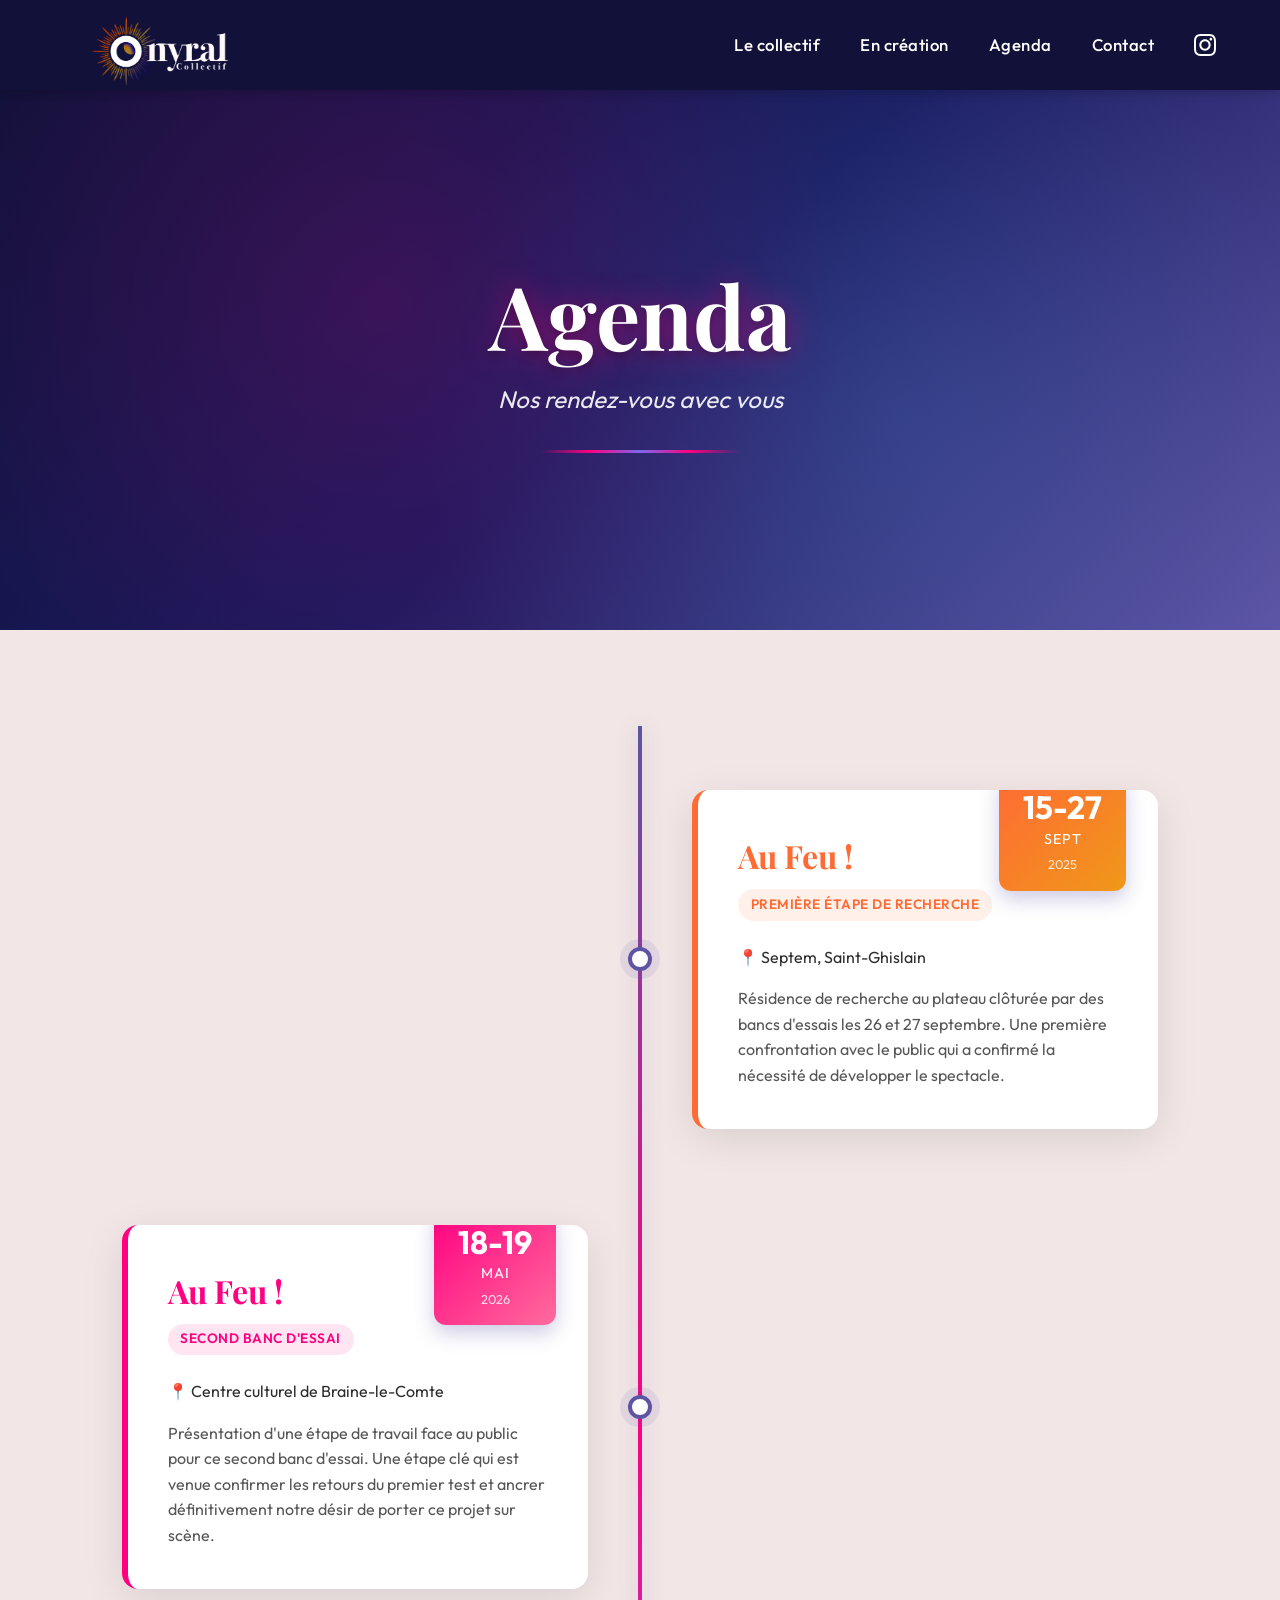
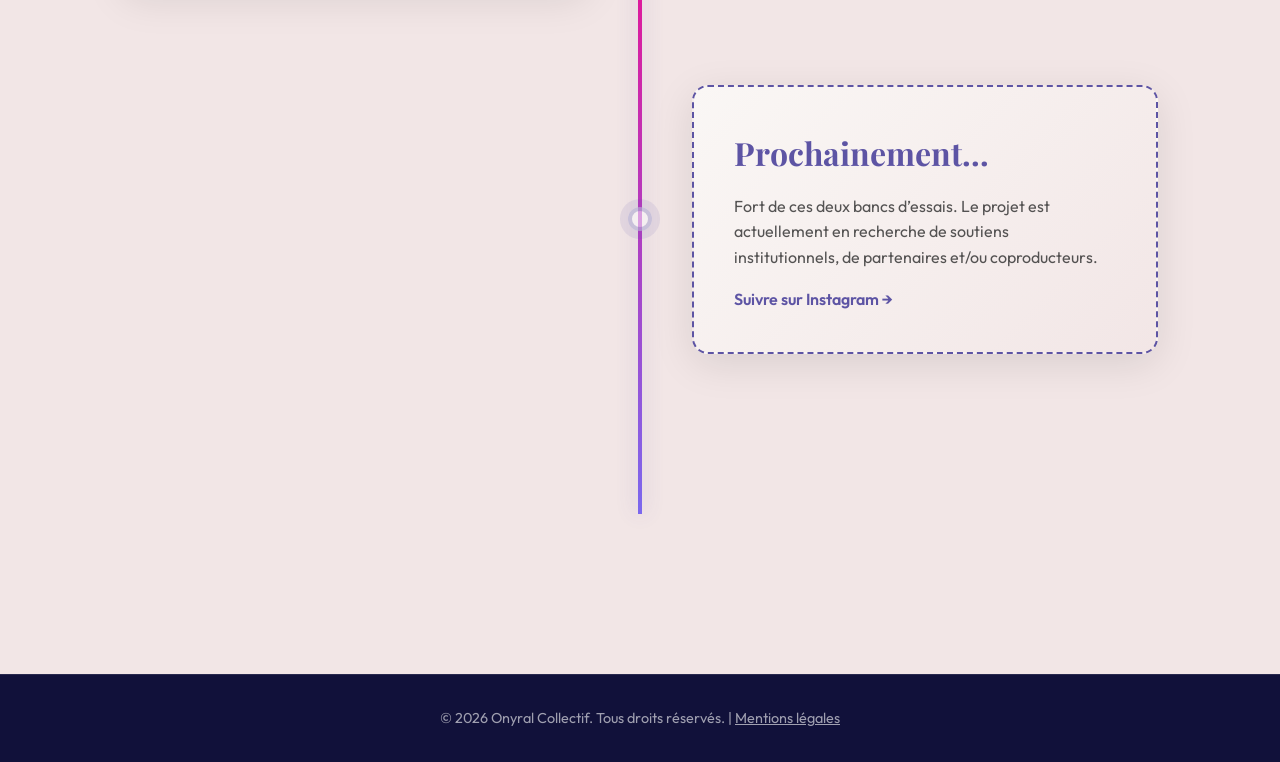
==== commit 927b4d66: "Add files via upload" ====
--- a/agenda.html
+++ b/agenda.html
@@ -109,8 +109,8 @@
                         <div class="event-card event-coming-soon">
                             <div class="event-content">
                                 <h3 class="event-title">Prochainement...</h3>
-                                <p class="event-description">Fort de ces deux bancs d’essais prometteurs, le collectif
-                                    ambitionne de travailler à la version définitive <em>d'Au Feu!</em>.</p>
+                                <p class="event-description">Fort de ces deux bancs d’essais. Le projet est actuellement
+                                    en recherche de soutiens institutionnels, de partenaires et/ou coproducteurs.</p>
                                 <a href="https://www.instagram.com/onyral_collectif/" target="_blank"
                                     class="event-link">Suivre sur Instagram →</a>
                             </div>
